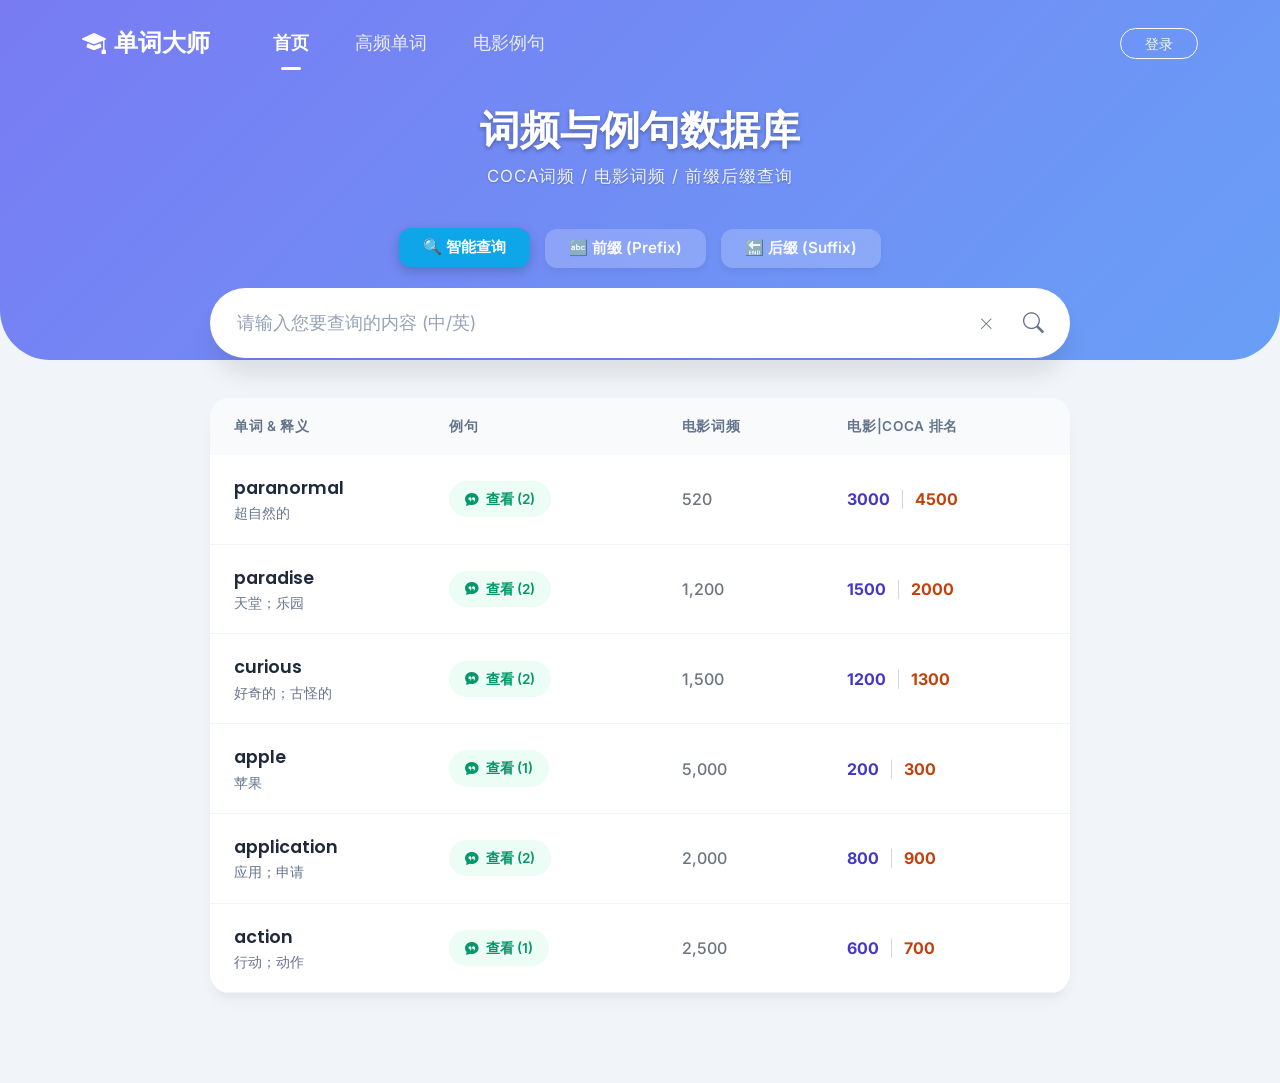
==== src/main/resources/templates/index.html @ 3856b473 "Bugfix" ====
<!DOCTYPE html>
<html lang="zh-CN">

<head>
    <meta charset="UTF-8">
    <meta name="viewport" content="width=device-width, initial-scale=1.0">
    <title>单词大师 | Word & Sentence Master</title>
    <link
        href="https://fonts.googleapis.com/css2?family=Inter:wght@400;500;600&family=Poppins:wght@600;700&display=swap"
        rel="stylesheet">
    <link href="https://cdn.jsdelivr.net/npm/bootstrap@5.3.0/dist/css/bootstrap.min.css" rel="stylesheet">
    <link rel="stylesheet" href="https://cdn.jsdelivr.net/npm/bootstrap-icons@1.10.0/font/bootstrap-icons.css">

    <style>
        :root {
            --primary-gradient: linear-gradient(135deg, #6366f1 0%, #3b82f6 100%);
            --primary-color: #4f46e5;
            --bg-body: #f1f5f9;
            --soft-shadow: 0 10px 15px -3px rgba(0, 0, 0, 0.05), 0 4px 6px -2px rgba(0, 0, 0, 0.02);
            --active-tab-bg: #0ea5e9;
        }

        body {
            font-family: 'Inter', sans-serif;
            background-color: var(--bg-body);
            color: #1e293b;
            padding-bottom: 50px;
        }

        /* 顶部背景图 */
        .header-bg {
            background: linear-gradient(135deg, rgba(99, 102, 241, 0.85) 0%, rgba(59, 130, 246, 0.75) 100%),
                url('./image/background.png');
            background-size: cover;
            background-position: center;
            background-repeat: no-repeat;
            height: 360px;
            position: absolute;
            top: 0;
            left: 0;
            right: 0;
            z-index: 0;
            border-bottom-right-radius: 50px;
            border-bottom-left-radius: 50px;
        }

        /* 导航栏样式 */
        .navbar-custom {
            position: relative;
            z-index: 100;
            padding-top: 20px;
            padding-bottom: 20px;
        }

        .nav-link-custom {
            color: rgba(255, 255, 255, 0.85) !important;
            font-weight: 500;
            font-size: 1.15rem;
            margin: 0 15px;
            position: relative;
            transition: all 0.3s;
        }

        .nav-link-custom:hover,
        .nav-link-custom.active {
            color: #ffffff !important;
            font-weight: 600;
        }

        .nav-link-custom::after {
            content: '';
            position: absolute;
            width: 0;
            height: 3px;
            bottom: -5px;
            left: 50%;
            background-color: #fff;
            transition: all 0.3s ease;
            transform: translateX(-50%);
            border-radius: 2px;
        }

        .nav-link-custom.active::after {
            width: 20px;
        }

        .nav-link-custom:hover::after {
            width: 100%;
        }

        .navbar-brand-custom {
            font-family: 'Poppins', sans-serif;
            font-weight: 700;
            font-size: 1.5rem;
            color: white !important;
        }

        /* 主容器 */
        .main-container {
            position: relative;
            z-index: 10;
            max-width: 900px;
            margin: 20px auto 40px;
            padding: 0 20px;
        }

        .page-title {
            color: white;
            font-family: 'Poppins', sans-serif;
            font-weight: 700;
            text-align: center;
            margin-bottom: 10px;
            margin-top: 20px;
            text-shadow: 0 2px 4px rgba(0, 0, 0, 0.3);
        }

        /* 副标题样式 */
        .page-subtitle {
            color: rgba(255, 255, 255, 0.9);
            text-align: center;
            font-size: 1.05rem;
            margin-bottom: 40px;
            font-weight: 400;
            letter-spacing: 1px;
            text-shadow: 0 1px 2px rgba(0, 0, 0, 0.2);
        }

        /* Tab 切换区域 */
        .search-mode-tabs {
            display: flex;
            justify-content: center;
            gap: 15px;
            margin-bottom: 20px;
        }

        .mode-tab-btn {
            background: rgba(255, 255, 255, 0.2);
            border: none;
            color: rgba(255, 255, 255, 0.95);
            padding: 8px 24px;
            border-radius: 12px;
            font-size: 0.95rem;
            font-weight: 600;
            cursor: pointer;
            transition: all 0.2s ease;
            backdrop-filter: blur(5px);
            box-shadow: 0 4px 6px rgba(0, 0, 0, 0.05);
        }

        .mode-tab-btn:hover {
            background: rgba(255, 255, 255, 0.35);
            color: white;
        }

        .mode-tab-btn.active {
            background: var(--active-tab-bg);
            color: white;
            box-shadow: 0 4px 12px rgba(0, 0, 0, 0.2);
            transform: translateY(-1px);
        }

        /* 搜索框样式 */
        .search-container {
            background: white;
            padding: 8px 10px 8px 25px;
            border-radius: 50px;
            box-shadow: 0 20px 25px -5px rgba(0, 0, 0, 0.1);
            display: flex;
            align-items: center;
            margin-bottom: 40px;
            border: 2px solid transparent;
            transition: border-color 0.2s;
        }

        .search-container:focus-within {
            border-color: #bae6fd;
        }

        .search-input {
            flex-grow: 1;
            border: none;
            padding: 12px 0;
            font-size: 1.1rem;
            outline: none;
            color: #334155;
            background: transparent;
        }

        .search-input::placeholder {
            color: #94a3b8;
            font-weight: 400;
        }

        .btn-search-icon {
            background: transparent;
            color: #64748b;
            border: none;
            width: 50px;
            height: 50px;
            border-radius: 50%;
            font-size: 1.3rem;
            cursor: pointer;
            transition: color 0.2s;
            display: flex;
            align-items: center;
            justify-content: center;
        }

        .btn-search-icon:hover {
            color: var(--primary-color);
        }

        /* 表格样式 */
        .card-table {
            background: white;
            border-radius: 20px;
            border: none;
            box-shadow: var(--soft-shadow);
            overflow: hidden;
        }

        .table thead th {
            background: #f8fafc;
            color: #64748b;
            font-weight: 600;
            font-size: 0.85rem;
            text-transform: uppercase;
            letter-spacing: 0.05em;
            padding: 18px 24px;
            border: none;
        }

        .table tbody td {
            padding: 20px 24px;
            vertical-align: middle;
            border-bottom: 1px solid #f1f5f9;
        }

        .word-text {
            font-family: 'Poppins', sans-serif;
            font-weight: 600;
            font-size: 1.1rem;
            color: #1e293b;
        }

        .translation-text {
            display: block;
            font-size: 0.85rem;
            color: #64748b;
            font-weight: 400;
            margin-top: 2px;
        }

        .btn-sentence {
            background-color: #ecfdf5;
            color: #059669;
            border: none;
            padding: 8px 16px;
            border-radius: 50px;
            font-size: 0.85rem;
            font-weight: 600;
            transition: all 0.2s;
        }

        .btn-sentence:hover {
            background-color: #d1fae5;
            color: #047857;
            transform: translateY(-1px);
        }

        /* --- 修改点：新增文本排名样式 --- */
        .rank-text-movie {
            color: #4338ca;
            font-weight: 700;
        }

        .rank-text-coca {
            color: #c2410c;
            font-weight: 700;
        }

        .rank-divider {
            color: #cbd5e1;
            margin: 0 6px;
            font-weight: 300;
        }

        /* 弹窗样式 */
        .modal-content {
            border-radius: 20px;
            border: none;
            box-shadow: 0 25px 50px -12px rgba(0, 0, 0, 0.25);
        }

        .modal-header {
            border-bottom: 1px solid #f1f5f9;
            padding: 20px 30px;
        }

        .modal-body {
            padding: 0;
        }

        .sentence-item {
            padding: 20px 30px;
            border-bottom: 1px solid #f1f5f9;
        }

        .sentence-item:last-child {
            border-bottom: none;
        }

        .en-sentence {
            font-weight: 500;
            color: #1e293b;
            margin-bottom: 6px;
            display: block;
        }

        .cn-sentence {
            color: #64748b;
            font-size: 0.95rem;
        }
    </style>
</head>

<body>

    <div class="header-bg"></div>

    <nav class="navbar navbar-expand-lg navbar-dark navbar-custom">
        <div class="container">
            <a class="navbar-brand navbar-brand-custom" href="#">
                <i class="bi bi-mortarboard-fill me-2"></i>单词大师
            </a>
            <button class="navbar-toggler" type="button" data-bs-toggle="collapse" data-bs-target="#navbarNav">
                <span class="navbar-toggler-icon"></span>
            </button>
            <div class="collapse navbar-collapse ms-lg-4" id="navbarNav">
                <ul class="navbar-nav me-auto mb-2 mb-lg-0">
                    <li class="nav-item"><a class="nav-link nav-link-custom active" href="/"
                            onclick="setActive(this)">首页</a></li>
                    <li class="nav-item"><a class="nav-link nav-link-custom" href="/frequency"
                            onclick="setActive(this)">高频单词</a></li>
                    <li class="nav-item"><a class="nav-link nav-link-custom" href="/dialogue"
                            onclick="setActive(this)">电影例句</a>
                    </li>
                </ul>
            </div>
            <div class="d-none d-lg-block">
                <button class="btn btn-outline-light rounded-pill px-4 btn-sm">登录</button>
            </div>
        </div>
    </nav>

    <div class="main-container">
        <h1 class="page-title">词频与例句数据库</h1>
        <p class="page-subtitle">COCA词频 / 电影词频 / 前缀后缀查询</p>

        <div class="search-mode-tabs">
            <button class="mode-tab-btn active" onclick="switchMode('general', this)">🔍 智能查询</button>
            <button class="mode-tab-btn" onclick="switchMode('prefix', this)">🔤 前缀 (Prefix)</button>
            <button class="mode-tab-btn" onclick="switchMode('suffix', this)">🔚 后缀 (Suffix)</button>
        </div>

        <div class="search-container">
            <input type="text" class="search-input" id="searchInput" placeholder="请输入您要查询的内容 (中/英)"
                onkeypress="handleEnter(event)">
            <button class="btn btn-sm text-secondary rounded-circle me-2" onclick="resetData()" title="清空"
                style="width: 30px; height: 30px;">
                <i class="bi bi-x-lg"></i>
            </button>
            <button class="btn-search-icon" onclick="performSearch()">
                <i class="bi bi-search"></i>
            </button>
        </div>

        <div class="card card-table">
            <div class="table-responsive">
                <table class="table table-hover mb-0">
                    <thead>
                        <tr>
                            <th scope="col" style="width: 25%;">单词 & 释义</th>
                            <th scope="col">例句</th>
                            <th scope="col">电影词频</th>
                            <th scope="col">电影|COCA 排名</th>
                        </tr>
                    </thead>
                    <tbody id="resultsBody"></tbody>
                </table>
            </div>

            <div id="noResults" class="text-center py-5 text-muted" style="display: none;">
                <i class="bi bi-inbox fs-1 d-block mb-2 opacity-25"></i>
                未找到相关单词
            </div>
        </div>
    </div>

    <div class="modal fade" id="sentenceModal" tabindex="-1" aria-hidden="true">
        <div class="modal-dialog modal-dialog-centered modal-lg">
            <div class="modal-content">
                <div class="modal-header">
                    <div>
                        <h4 class="modal-title fw-bold brand-font text-primary" id="modalWord">Word</h4>
                        <span class="text-secondary" id="modalTrans">Translation</span>
                    </div>
                    <button type="button" class="btn-close" data-bs-dismiss="modal" aria-label="Close"></button>
                </div>
                <div class="modal-body" id="modalSentences"></div>
                <div class="modal-footer bg-light border-0 py-2">
                    <button type="button" class="btn btn-sm btn-secondary" data-bs-dismiss="modal">关闭</button>
                </div>
            </div>
        </div>
    </div>

    <script>
        function setActive(element) {
            document.querySelectorAll('.nav-link-custom').forEach(link => {
                link.classList.remove('active');
            });
            element.classList.add('active');
        }

        const wordDatabase = [
            { word: "paranormal", translation: "超自然的", freq: 520, movie_rank: 3000, coca_rank: 4500, sentences: [{ en: "Do you believe in paranormal activity?", cn: "你相信超自然现象吗？" }, { en: "He investigates paranormal events.", cn: "他负责调查超自然事件。" }] },
            { word: "paradise", translation: "天堂；乐园", freq: 1200, movie_rank: 1500, coca_rank: 2000, sentences: [{ en: "This island is truly a paradise on earth.", cn: "这个岛简直是人间天堂。" }, { en: "They spent their honeymoon in a tropical paradise.", cn: "他们在热带天堂度过了蜜月。" }] },
            { word: "curious", translation: "好奇的；古怪的", freq: 1500, movie_rank: 1200, coca_rank: 1300, sentences: [{ en: "I was curious to know what would happen next.", cn: "我很好奇接下来会发生什么。" }, { en: "It was a curious coincidence.", cn: "这是一个奇怪的巧合。" }] },
            { word: "apple", translation: "苹果", freq: 5000, movie_rank: 200, coca_rank: 300, sentences: [{ en: "An apple a day keeps the doctor away.", cn: "一天一苹果，医生远离我。" }] },
            { word: "application", translation: "应用；申请", freq: 2000, movie_rank: 800, coca_rank: 900, sentences: [{ en: "Have you sent in your job application?", cn: "你递交求职申请了吗？" }, { en: "This application runs on both iOS and Android.", cn: "这个应用程序在 iOS 和 Android 上都能运行。" }] },
            { word: "action", translation: "行动；动作", freq: 2500, movie_rank: 600, coca_rank: 700, sentences: [{ en: "Actions speak louder than words.", cn: "事实胜于雄辩。" }] }
        ];

        let currentSearchType = 'general';

        window.onload = function () {
            renderTable(wordDatabase);
        };

        function handleEnter(e) { if (e.key === 'Enter') performSearch(); }

        function resetData() {
            document.getElementById('searchInput').value = '';
            performSearch();
        }

        function switchMode(type, btnElement) {
            currentSearchType = type;
            document.querySelectorAll('.mode-tab-btn').forEach(btn => btn.classList.remove('active'));
            btnElement.classList.add('active');

            const input = document.getElementById('searchInput');
            if (type === 'general') input.placeholder = "请输入您要查询的内容 (中/英)";
            else if (type === 'prefix') input.placeholder = "请输入单词前缀 (例如: 'para')";
            else if (type === 'suffix') input.placeholder = "请输入单词后缀 (例如: 'tion')";
            input.focus();
        }

        function performSearch() {
            const query = document.getElementById('searchInput').value.trim().toLowerCase();
            let filteredData = [];
            if (!query) filteredData = [...wordDatabase];
            else {
                filteredData = wordDatabase.filter(item => {
                    const w = item.word.toLowerCase();
                    const t = item.translation.toLowerCase();
                    if (currentSearchType === 'prefix') return w.startsWith(query);
                    else if (currentSearchType === 'suffix') return w.endsWith(query);
                    else return w.includes(query) || t.includes(query);
                });
            }
            filteredData.sort((a, b) => a.movie_rank - b.movie_rank);
            renderTable(filteredData);
        }

        function renderTable(data) {
            const tbody = document.getElementById('resultsBody');
            const noResults = document.getElementById('noResults');
            const tableEl = document.querySelector('.table');

            tbody.innerHTML = '';

            if (data.length === 0) {
                noResults.style.display = 'block';
                tableEl.style.display = 'none';
            } else {
                noResults.style.display = 'none';
                tableEl.style.display = 'table';
            }

            data.forEach(item => {
                /* 修改点：更新了排名的HTML结构，使用纯文本 + 颜色区分 */
                const row = `
                <tr>
                    <td><div class="word-text">${item.word}</div><span class="translation-text">${item.translation}</span></td>
                    <td><button class="btn-sentence" onclick="openSentenceModal('${item.word}')"><i class="bi bi-chat-quote-fill me-1"></i> 查看 (${item.sentences.length})</button></td>
                    <td class="fw-medium text-secondary">${item.freq.toLocaleString()}</td>
                    <td>
                        <span class="rank-text-movie">${item.movie_rank}</span>
                        <span class="rank-divider">|</span>
                        <span class="rank-text-coca">${item.coca_rank}</span>
                    </td>
                </tr>
            `;
                tbody.innerHTML += row;
            });
        }

        function openSentenceModal(wordText) {
            const item = wordDatabase.find(w => w.word === wordText);
            if (!item) return;
            document.getElementById('modalWord').textContent = item.word;
            document.getElementById('modalTrans').textContent = item.translation;
            const sentencesContainer = document.getElementById('modalSentences');
            sentencesContainer.innerHTML = '';
            if (item.sentences && item.sentences.length > 0) {
                item.sentences.forEach(sent => {
                    const div = document.createElement('div');
                    div.className = 'sentence-item';
                    div.innerHTML = `<span class="en-sentence">${sent.en}</span><span class="cn-sentence">${sent.cn}</span>`;
                    sentencesContainer.appendChild(div);
                });
            } else sentencesContainer.innerHTML = '<div class="p-4 text-center text-muted">暂无例句数据</div>';
            const myModal = new bootstrap.Modal(document.getElementById('sentenceModal'));
            myModal.show();
        }
    </script>
    <script src="https://cdn.jsdelivr.net/npm/bootstrap@5.3.0/dist/js/bootstrap.bundle.min.js"></script>
</body>

</html>
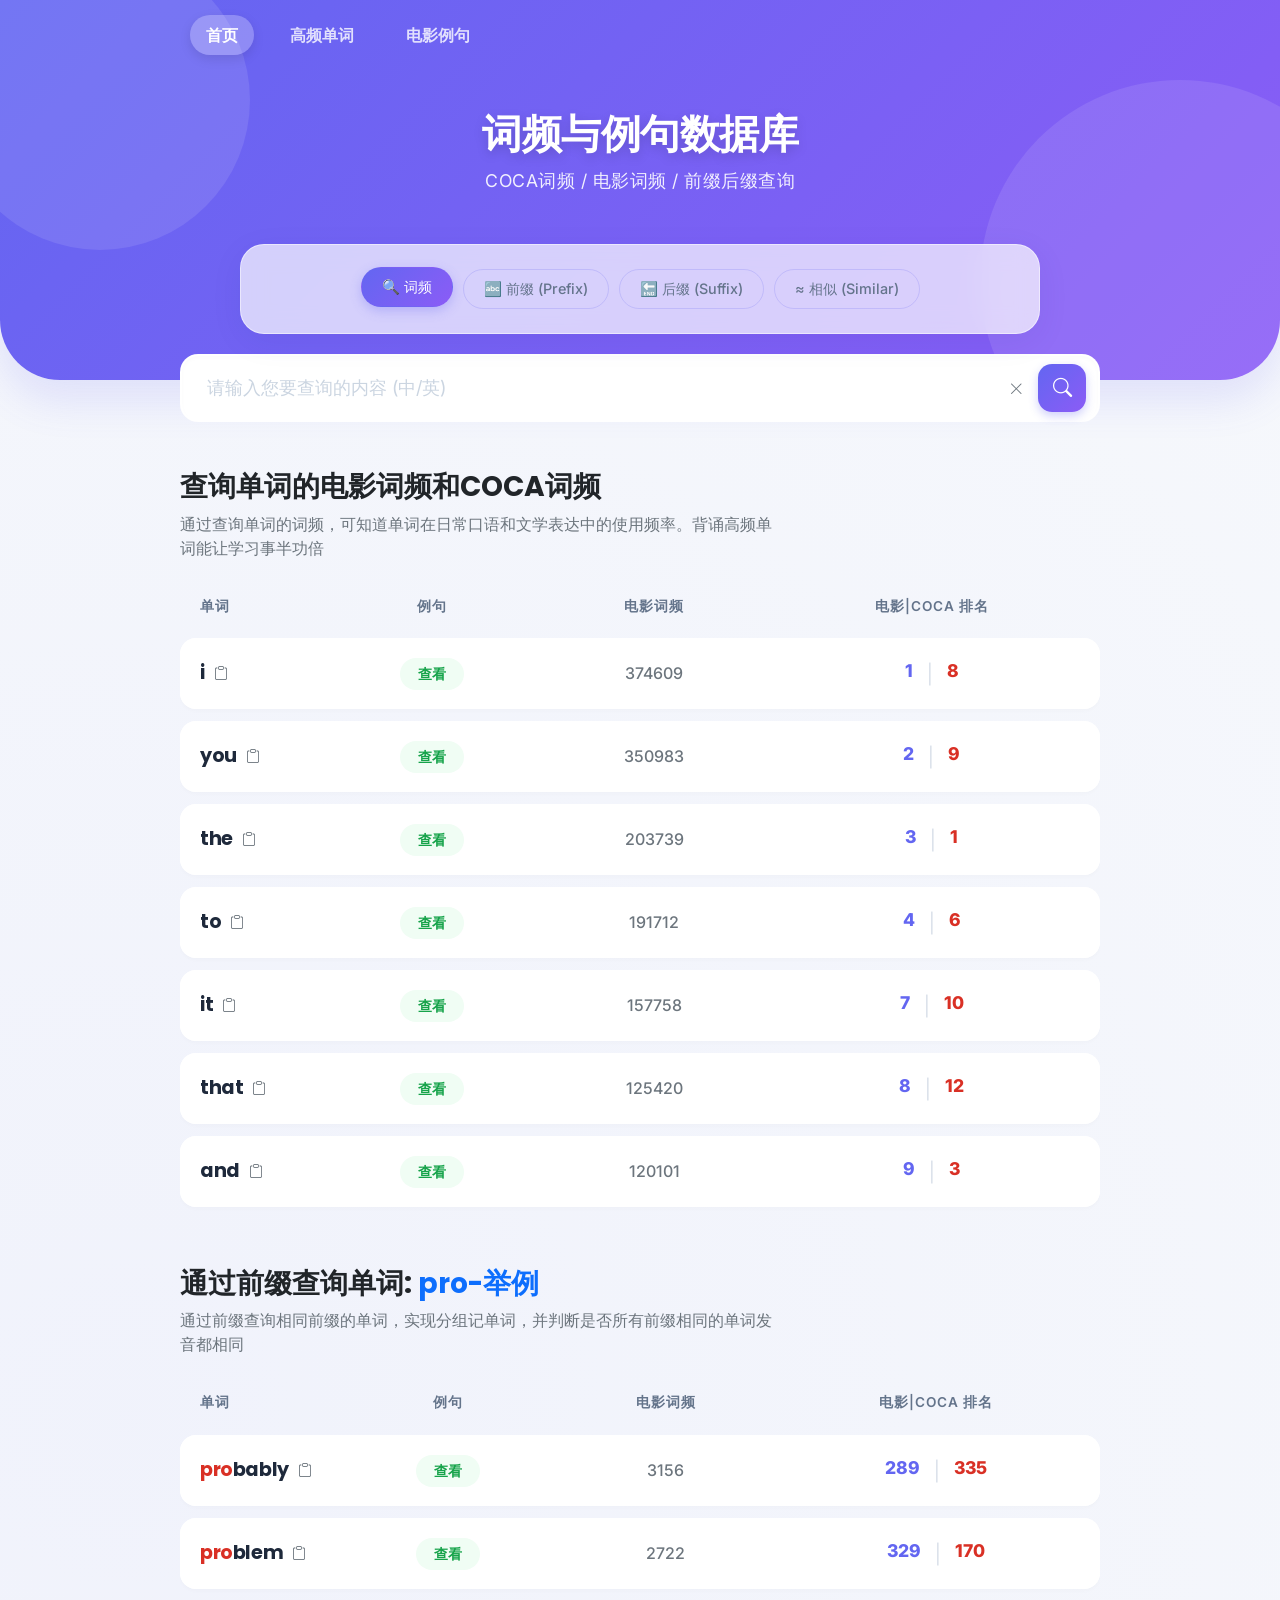
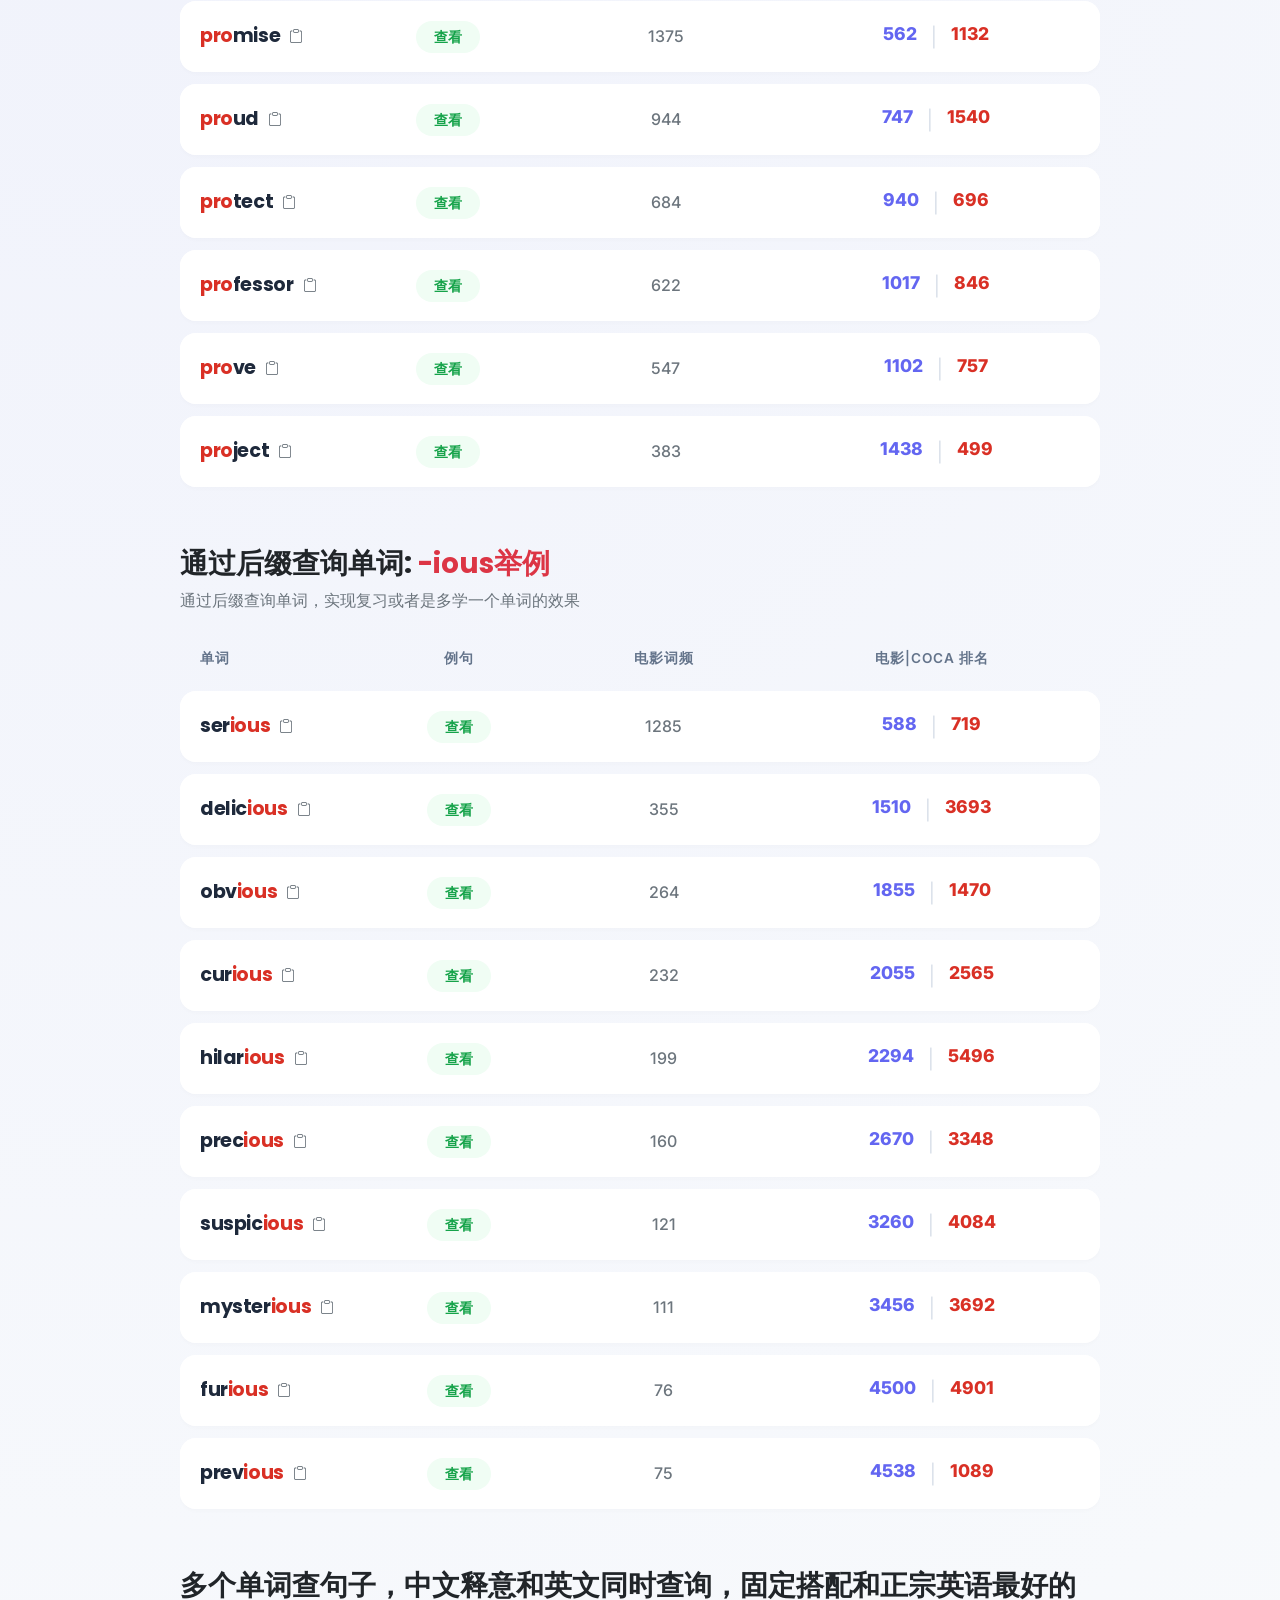
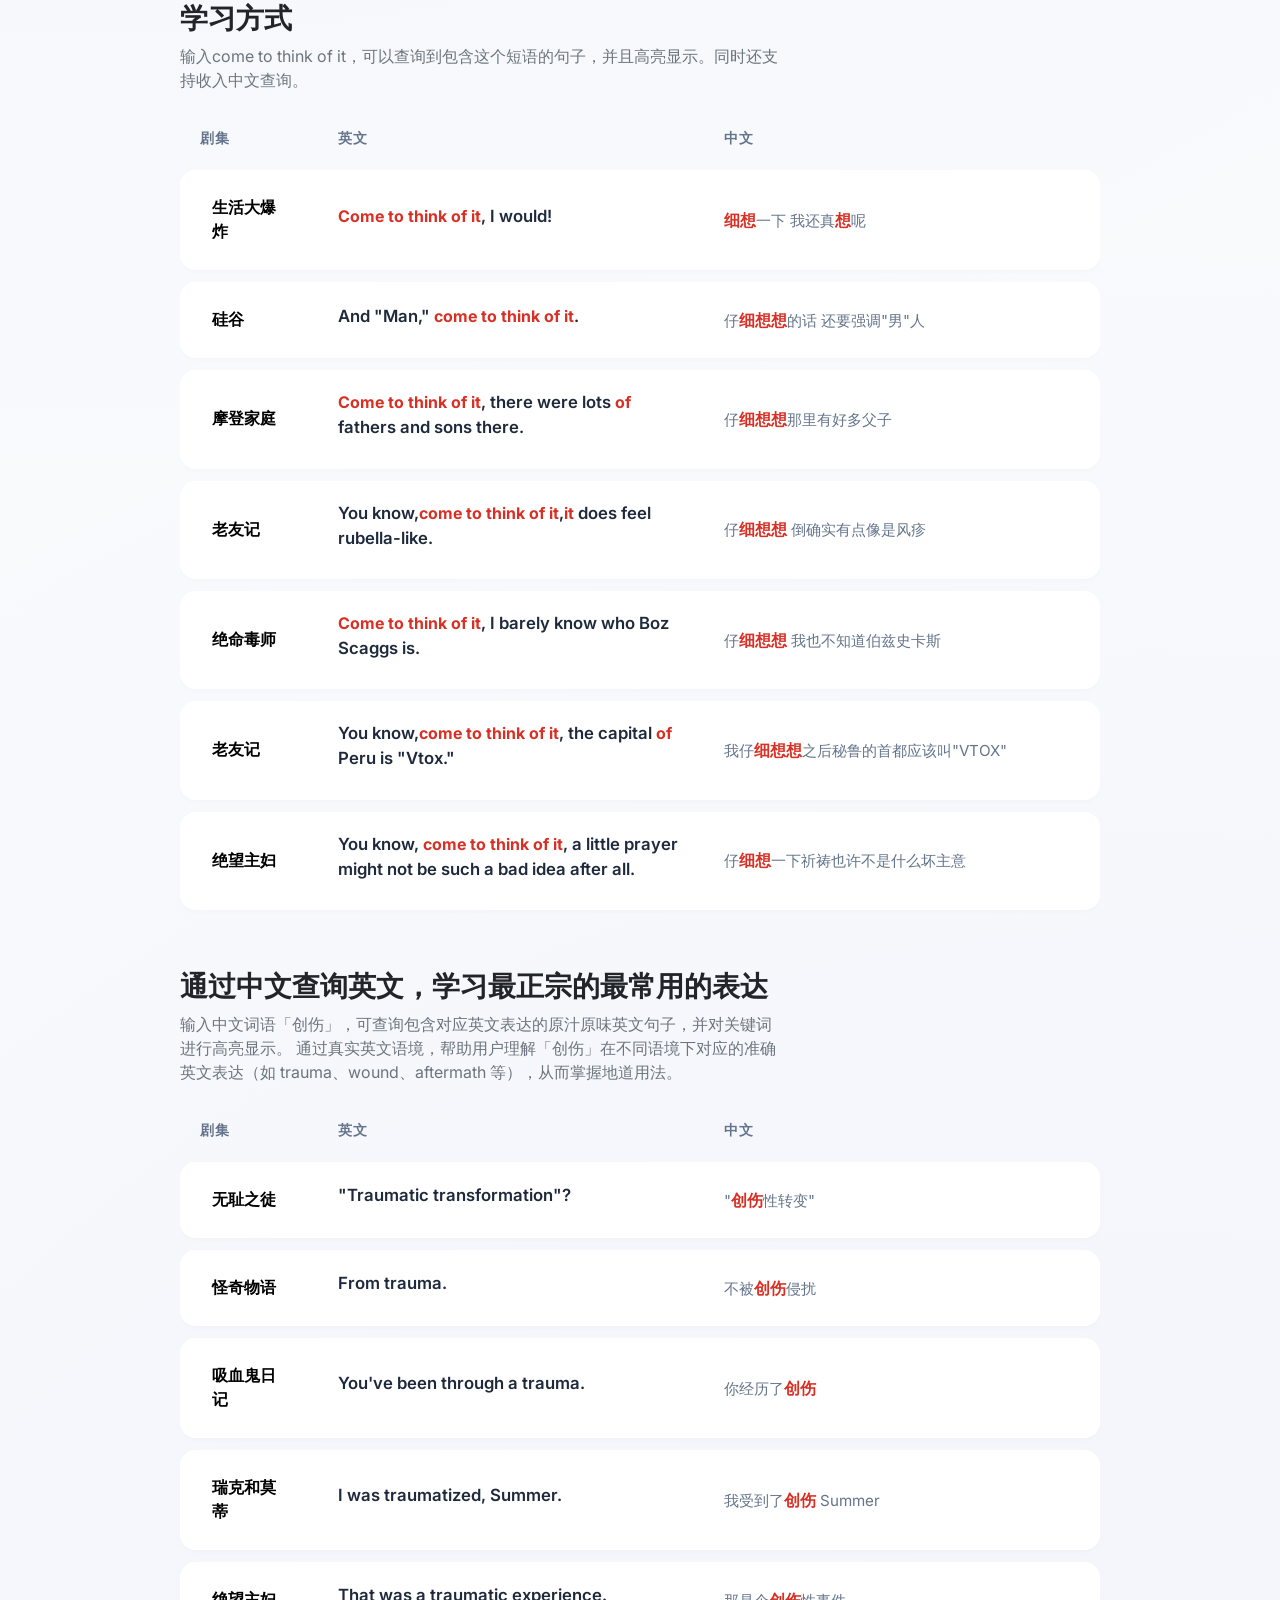
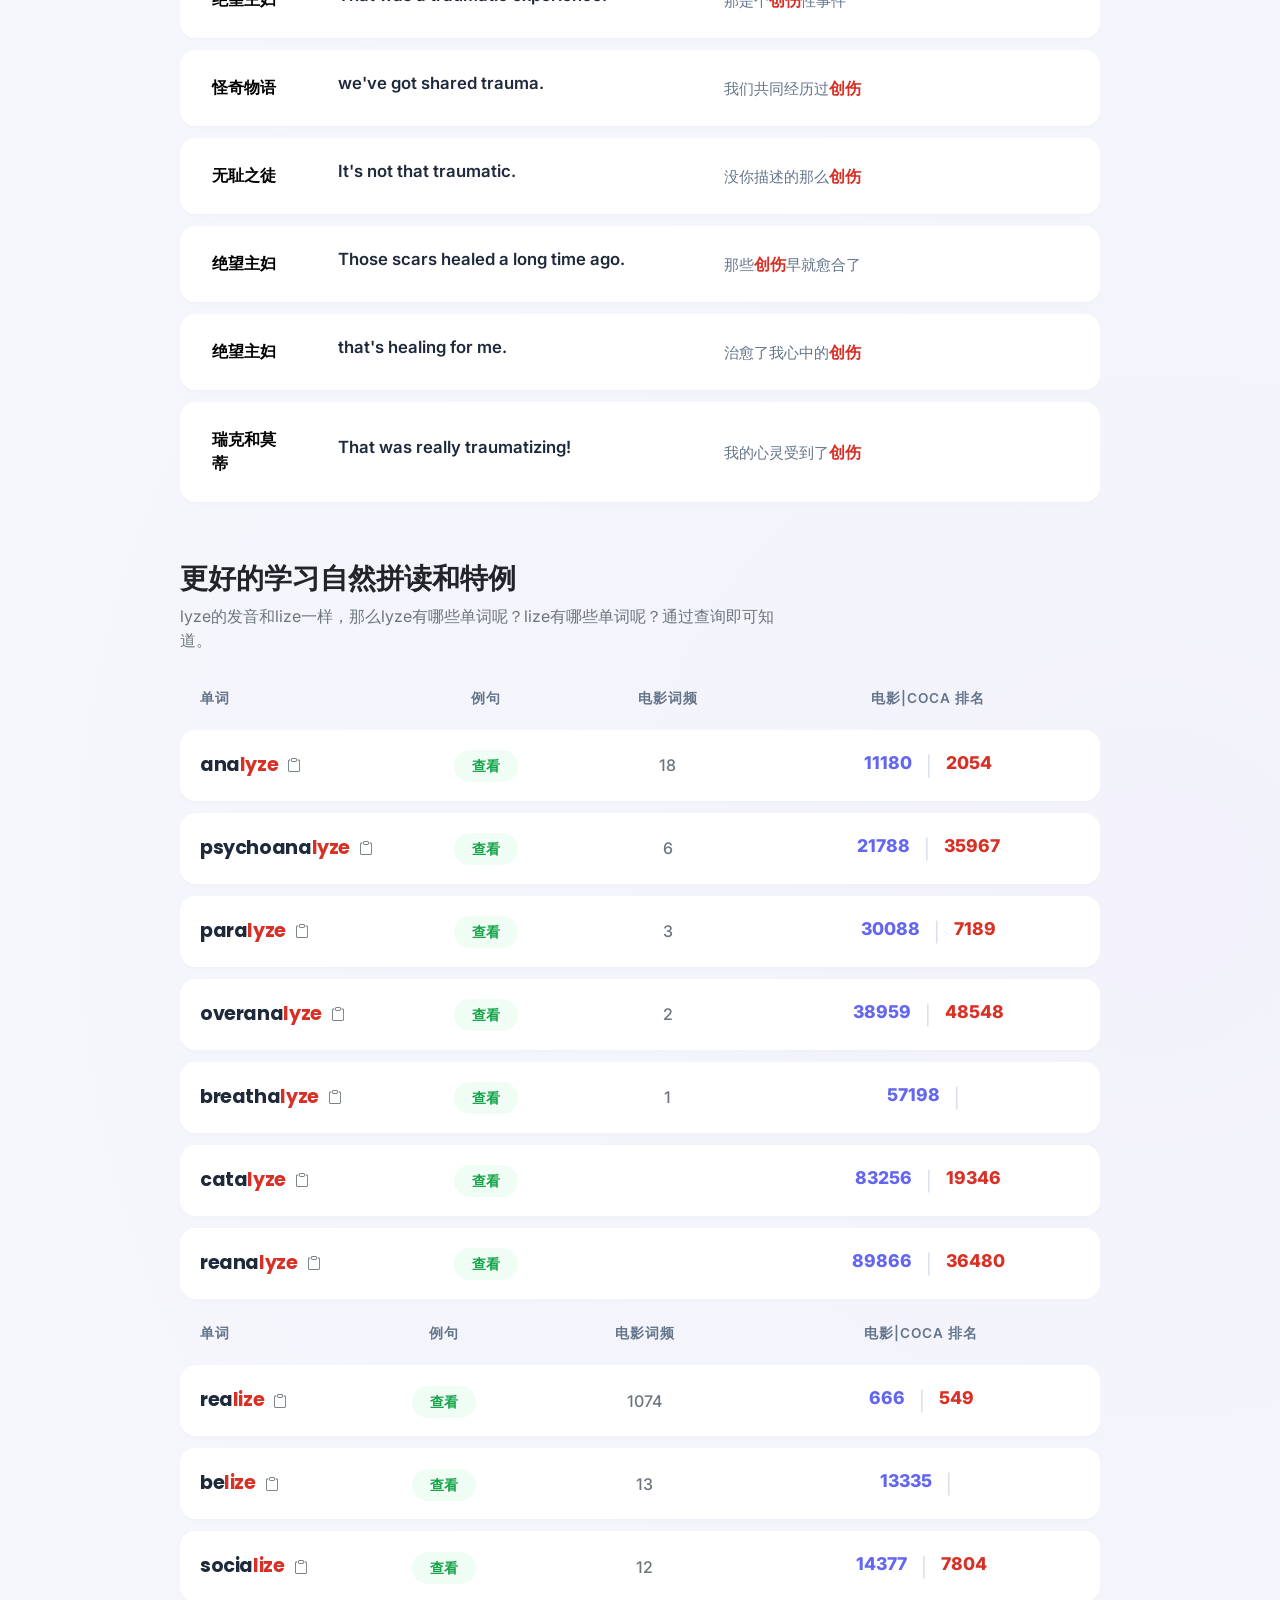
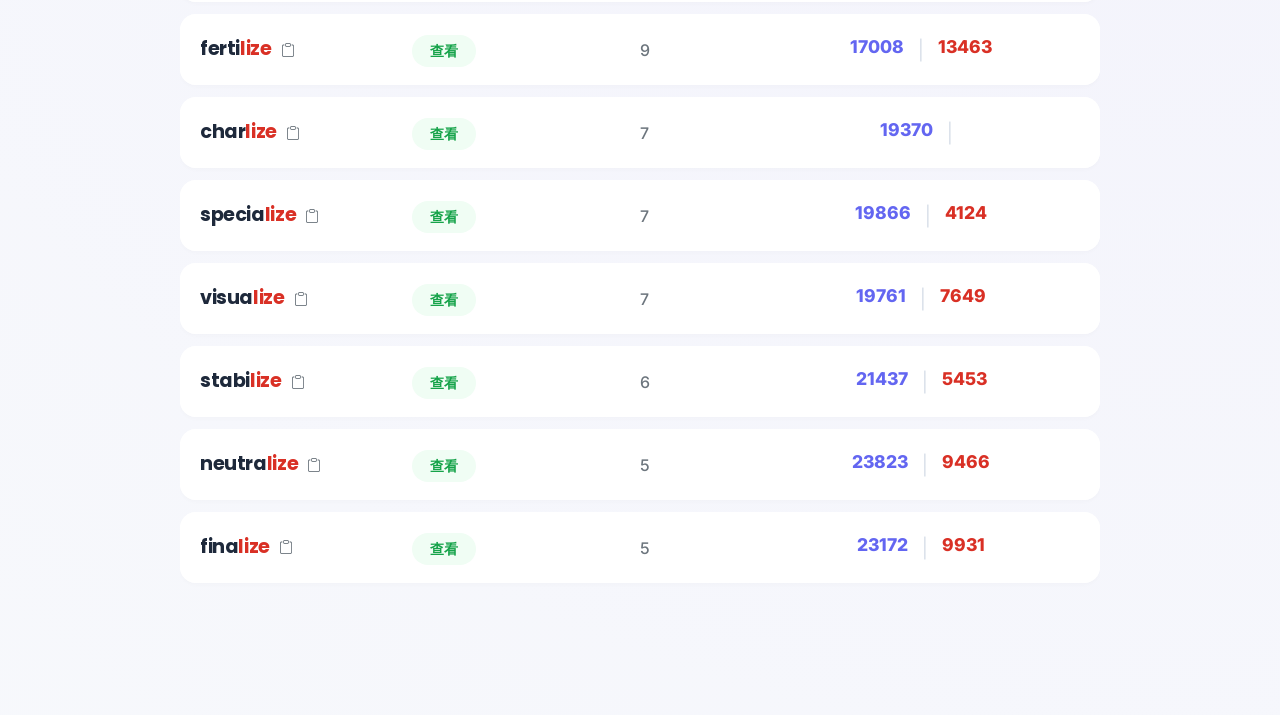
==== commit b0fa03e0: "basiclly finished" ====
--- a/src/main/resources/templates/index.html
+++ b/src/main/resources/templates/index.html
@@ -4,7 +4,14 @@
 <head>
     <meta charset="UTF-8">
     <meta name="viewport" content="width=device-width, initial-scale=1.0">
-    <title>单词大师 | Word & Sentence Master</title>
+    <title>Word & Sentence Master</title>
+
+    <link rel="apple-touch-icon" sizes="180x180" href="/image/apple-touch-icon.png">
+    <link rel="icon" type="image/png" sizes="32x32" href="/image/favicon-32x32.png">
+    <link rel="icon" type="image/png" sizes="16x16" href="/image/favicon-16x16.png">
+    <link rel="manifest" href="/image/site.webmanifest">
+
+
     <link
         href="https://fonts.googleapis.com/css2?family=Inter:wght@400;500;600&family=Poppins:wght@600;700&display=swap"
         rel="stylesheet">
@@ -13,313 +20,433 @@
 
     <style>
         :root {
-            --primary-gradient: linear-gradient(135deg, #6366f1 0%, #3b82f6 100%);
-            --primary-color: #4f46e5;
-            --bg-body: #f1f5f9;
-            --soft-shadow: 0 10px 15px -3px rgba(0, 0, 0, 0.05), 0 4px 6px -2px rgba(0, 0, 0, 0.02);
-            --active-tab-bg: #0ea5e9;
+            /* Palette: Indigo/Violet/Blue modern gradient theme */
+            --primary-gradient: linear-gradient(135deg, #6366f1 0%, #8b5cf6 100%);
+            --primary-color: #6366f1;
+            --secondary-color: #8b5cf6;
+            --accent-pink: #d93025;
+            --bg-body: #f8fafc;
+            --text-main: #1e293b;
+            --text-secondary: #64748b;
+
+            /* Glassmorphism Variables */
+            --glass-bg: rgba(255, 255, 255, 0.7);
+            --glass-border: 1px solid rgba(255, 255, 255, 0.5);
+            --glass-shadow: 0 8px 32px 0 rgba(31, 38, 135, 0.07);
+            --glass-blur: blur(12px);
+
+            /* Shadows for depth */
+            --shadow-sm: 0 2px 4px rgba(0, 0, 0, 0.02);
+            --shadow-md: 0 4px 6px -1px rgba(0, 0, 0, 0.05), 0 2px 4px -1px rgba(0, 0, 0, 0.03);
+            --shadow-lg: 0 10px 15px -3px rgba(0, 0, 0, 0.05), 0 4px 6px -2px rgba(0, 0, 0, 0.02);
+            --shadow-floating: 0 20px 25px -5px rgba(0, 0, 0, 0.05), 0 10px 10px -5px rgba(0, 0, 0, 0.01);
         }
 
         body {
-            font-family: 'Inter', sans-serif;
+            font-family: 'Inter', system-ui, -apple-system, sans-serif;
             background-color: var(--bg-body);
-            color: #1e293b;
-            padding-bottom: 50px;
-        }
-
-        /* 顶部背景图 */
+            background-image:
+                radial-gradient(circle at 10% 20%, rgba(99, 102, 241, 0.05) 0%, transparent 40%),
+                radial-gradient(circle at 90% 80%, rgba(139, 92, 246, 0.05) 0%, transparent 40%);
+            color: var(--text-main);
+            padding-bottom: 80px;
+            min-height: 100vh;
+        }
+
+        /* 顶部背景图 - Modern Curved Header */
         .header-bg {
-            background: linear-gradient(135deg, rgba(99, 102, 241, 0.85) 0%, rgba(59, 130, 246, 0.75) 100%),
-                url('./image/background.png');
-            background-size: cover;
-            background-position: center;
-            background-repeat: no-repeat;
-            height: 360px;
+            background: var(--primary-gradient);
+            height: 380px;
             position: absolute;
             top: 0;
             left: 0;
             right: 0;
             z-index: 0;
-            border-bottom-right-radius: 50px;
-            border-bottom-left-radius: 50px;
-        }
-
-        /* 导航栏样式 */
-        .navbar-custom {
-            position: relative;
-            z-index: 100;
-            padding-top: 20px;
-            padding-bottom: 20px;
-        }
-
-        .nav-link-custom {
-            color: rgba(255, 255, 255, 0.85) !important;
-            font-weight: 500;
-            font-size: 1.15rem;
-            margin: 0 15px;
-            position: relative;
-            transition: all 0.3s;
-        }
-
-        .nav-link-custom:hover,
-        .nav-link-custom.active {
-            color: #ffffff !important;
-            font-weight: 600;
-        }
-
-        .nav-link-custom::after {
+            border-bottom-right-radius: 60px;
+            border-bottom-left-radius: 60px;
+            overflow: hidden;
+            box-shadow: 0 20px 40px rgba(99, 102, 241, 0.15);
+        }
+
+        /* Decorative circles in header */
+        .header-bg::before,
+        .header-bg::after {
             content: '';
             position: absolute;
-            width: 0;
-            height: 3px;
-            bottom: -5px;
-            left: 50%;
-            background-color: #fff;
+            border-radius: 50%;
+            background: rgba(255, 255, 255, 0.1);
+        }
+
+        .header-bg::before {
+            width: 300px;
+            height: 300px;
+            top: -50px;
+            left: -50px;
+        }
+
+        .header-bg::after {
+            width: 400px;
+            height: 400px;
+            bottom: -100px;
+            right: -100px;
+        }
+
+        /* 导航栏样式 */
+        .navbar-sticky {
+            position: sticky;
+            top: 0;
+            z-index: 1000;
+            padding: 15px 0;
             transition: all 0.3s ease;
-            transform: translateX(-50%);
-            border-radius: 2px;
-        }
-
-        .nav-link-custom.active::after {
-            width: 20px;
-        }
-
-        .nav-link-custom:hover::after {
-            width: 100%;
-        }
-
-        .navbar-brand-custom {
-            font-family: 'Poppins', sans-serif;
+        }
+
+        .navbar-custom {
+            background: rgba(255, 255, 255, 0.85);
+            backdrop-filter: blur(10px);
+            box-shadow: 0 4px 6px -1px rgba(0, 0, 0, 0.05);
+            padding: 10px 0;
+        }
+
+        .nav-link-custom {
+            color: rgba(255, 255, 255, 0.8) !important;
             font-weight: 700;
-            font-size: 1.5rem;
-            color: white !important;
+            font-size: 1rem;
+            margin: 0 10px;
+            padding: 8px 16px !important;
+            border-radius: 50px;
+            transition: all 0.3s ease;
+        }
+
+        .navbar-custom .nav-link-custom {
+            color: var(--text-main) !important;
+        }
+
+        .nav-link-custom:hover {
+            color: #fff !important;
+            background: rgba(255, 255, 255, 0.2);
+        }
+
+        .navbar-custom .nav-link-custom:hover {
+            color: var(--primary-color) !important;
+            background: rgba(99, 102, 241, 0.1);
+        }
+
+        .nav-link-custom.active {
+            background: rgba(255, 255, 255, 0.25);
+            color: #fff !important;
+            font-weight: 600;
+            box-shadow: 0 4px 12px rgba(0, 0, 0, 0.1);
+        }
+
+        .navbar-custom .nav-link-custom.active {
+            background: var(--primary-gradient);
+            color: #fff !important;
+            box-shadow: 0 4px 12px rgba(99, 102, 241, 0.3);
+        }
+
+        .nav-link-custom::after {
+            display: none;
+            /* Remove underline style */
         }
 
         /* 主容器 */
         .main-container {
             position: relative;
             z-index: 10;
-            max-width: 900px;
-            margin: 20px auto 40px;
+            max-width: 960px;
+            margin: 40px auto;
             padding: 0 20px;
         }
 
         .page-title {
-            color: white;
+            color: #fff;
             font-family: 'Poppins', sans-serif;
             font-weight: 700;
+            font-size: 2.5rem;
             text-align: center;
             margin-bottom: 10px;
-            margin-top: 20px;
-            text-shadow: 0 2px 4px rgba(0, 0, 0, 0.3);
-        }
-
-        /* 副标题样式 */
+            margin-top: 30px;
+            text-shadow: 0 4px 12px rgba(0, 0, 0, 0.15);
+            letter-spacing: -0.5px;
+        }
+
         .page-subtitle {
             color: rgba(255, 255, 255, 0.9);
             text-align: center;
-            font-size: 1.05rem;
-            margin-bottom: 40px;
+            font-size: 1.1rem;
+            margin-bottom: 50px;
             font-weight: 400;
-            letter-spacing: 1px;
-            text-shadow: 0 1px 2px rgba(0, 0, 0, 0.2);
-        }
-
-        /* Tab 切换区域 */
+            letter-spacing: 0.5px;
+        }
+
+        /* 搜索区域 Glassmorphism */
+        .search-wrapper {
+            background: var(--glass-bg);
+            backdrop-filter: var(--glass-blur);
+            /* Standard syntax */
+            -webkit-backdrop-filter: var(--glass-blur);
+            /* Safari support */
+            padding: 24px;
+            border-radius: 24px;
+            border: var(--glass-border);
+            box-shadow: var(--glass-shadow);
+            margin-bottom: 20px;
+            display: inline-block;
+            width: 100%;
+            max-width: 800px;
+        }
+
+        /* Tabs */
         .search-mode-tabs {
             display: flex;
             justify-content: center;
-            gap: 15px;
+            gap: 10px;
             margin-bottom: 20px;
+            flex-wrap: wrap;
         }
 
         .mode-tab-btn {
-            background: rgba(255, 255, 255, 0.2);
-            border: none;
-            color: rgba(255, 255, 255, 0.95);
-            padding: 8px 24px;
-            border-radius: 12px;
-            font-size: 0.95rem;
-            font-weight: 600;
+            background: transparent;
+            border: 1px solid rgba(99, 102, 241, 0.2);
+            color: var(--text-secondary);
+            padding: 8px 20px;
+            border-radius: 50px;
+            font-size: 0.9rem;
+            font-weight: 500;
             cursor: pointer;
-            transition: all 0.2s ease;
-            backdrop-filter: blur(5px);
-            box-shadow: 0 4px 6px rgba(0, 0, 0, 0.05);
+            transition: all 0.3s cubic-bezier(0.4, 0, 0.2, 1);
         }
 
         .mode-tab-btn:hover {
-            background: rgba(255, 255, 255, 0.35);
-            color: white;
+            background: rgba(99, 102, 241, 0.05);
+            color: var(--primary-color);
+            border-color: var(--primary-color);
+            transform: translateY(-2px);
         }
 
         .mode-tab-btn.active {
-            background: var(--active-tab-bg);
-            color: white;
-            box-shadow: 0 4px 12px rgba(0, 0, 0, 0.2);
-            transform: translateY(-1px);
-        }
-
-        /* 搜索框样式 */
+            background: var(--primary-gradient);
+            color: #fff;
+            border-color: transparent;
+            box-shadow: 0 4px 12px rgba(99, 102, 241, 0.3);
+            transform: translateY(-2px);
+        }
+
+        /* Search Input */
         .search-container {
-            background: white;
-            padding: 8px 10px 8px 25px;
-            border-radius: 50px;
-            box-shadow: 0 20px 25px -5px rgba(0, 0, 0, 0.1);
+            background: #fff;
+            padding: 8px 12px 8px 25px;
+            border-radius: 18px;
+            box-shadow: inset 0 2px 4px rgba(0, 0, 0, 0.02);
             display: flex;
             align-items: center;
-            margin-bottom: 40px;
             border: 2px solid transparent;
-            transition: border-color 0.2s;
+            /* Prepare for gradient border trick or solid color */
+            transition: all 0.3s ease;
         }
 
         .search-container:focus-within {
-            border-color: #bae6fd;
+            box-shadow: 0 0 0 4px rgba(99, 102, 241, 0.15);
+            border-color: var(--primary-color);
         }
 
         .search-input {
             flex-grow: 1;
             border: none;
-            padding: 12px 0;
-            font-size: 1.1rem;
+            padding: 10px 0;
+            font-size: 1.15rem;
             outline: none;
-            color: #334155;
+            color: var(--text-main);
             background: transparent;
+            font-weight: 500;
         }
 
         .search-input::placeholder {
-            color: #94a3b8;
+            color: #cbd5e1;
             font-weight: 400;
         }
 
         .btn-search-icon {
-            background: transparent;
-            color: #64748b;
+            background: var(--primary-gradient);
+            color: #fff;
             border: none;
-            width: 50px;
-            height: 50px;
-            border-radius: 50%;
-            font-size: 1.3rem;
+            width: 48px;
+            height: 48px;
+            border-radius: 14px;
+            font-size: 1.2rem;
             cursor: pointer;
-            transition: color 0.2s;
+            transition: all 0.3s ease;
             display: flex;
             align-items: center;
             justify-content: center;
+            box-shadow: 0 4px 10px rgba(99, 102, 241, 0.3);
         }
 
         .btn-search-icon:hover {
-            color: var(--primary-color);
-        }
-
-        /* 表格样式 */
+            transform: scale(1.05) rotate(5deg);
+            box-shadow: 0 6px 15px rgba(99, 102, 241, 0.4);
+            color: #fff;
+        }
+
+        /* Floating Table Design */
         .card-table {
-            background: white;
-            border-radius: 20px;
+            background: transparent;
+            border-radius: 0;
             border: none;
-            box-shadow: var(--soft-shadow);
-            overflow: hidden;
+            box-shadow: none;
+            overflow: visible;
+        }
+
+        .table-responsive::-webkit-scrollbar {
+            display: none;
+        }
+
+        .table-responsive {
+            -ms-overflow-style: none;
+            scrollbar-width: none;
+        }
+
+        .table {
+            border-collapse: separate;
+            border-spacing: 0 12px;
+            /* Gap between rows */
         }
 
         .table thead th {
-            background: #f8fafc;
-            color: #64748b;
+            background: transparent;
+            color: var(--text-secondary);
             font-weight: 600;
             font-size: 0.85rem;
             text-transform: uppercase;
-            letter-spacing: 0.05em;
-            padding: 18px 24px;
+            letter-spacing: 1px;
+            padding: 0 20px 10px 20px;
             border: none;
         }
 
+        .table tbody tr {
+            background: #fff;
+            box-shadow: var(--shadow-sm);
+            border-radius: 16px;
+            transition: all 0.2s ease;
+        }
+
+        .table tbody tr:hover {
+            box-shadow: var(--shadow-floating);
+            z-index: 10;
+            position: relative;
+        }
+
         .table tbody td {
-            padding: 20px 24px;
+            padding: 20px;
             vertical-align: middle;
-            border-bottom: 1px solid #f1f5f9;
+            border: none;
+            background: #fff;
+        }
+
+        .table tbody td:first-child {
+            border-top-left-radius: 16px;
+            border-bottom-left-radius: 16px;
+        }
+
+        .table tbody td:last-child {
+            border-top-right-radius: 16px;
+            border-bottom-right-radius: 16px;
         }
 
         .word-text {
             font-family: 'Poppins', sans-serif;
-            font-weight: 600;
-            font-size: 1.1rem;
-            color: #1e293b;
-        }
-
-        .translation-text {
-            display: block;
-            font-size: 0.85rem;
-            color: #64748b;
-            font-weight: 400;
-            margin-top: 2px;
+            font-weight: 700;
+            font-size: 1.2rem;
+            color: var(--text-main);
+            letter-spacing: -0.02em;
         }
 
         .btn-sentence {
-            background-color: #ecfdf5;
-            color: #059669;
+            background-color: #f0fdf4;
+            color: #16a34a;
             border: none;
-            padding: 8px 16px;
+            padding: 8px 18px;
             border-radius: 50px;
             font-size: 0.85rem;
             font-weight: 600;
             transition: all 0.2s;
+            cursor: pointer;
         }
 
         .btn-sentence:hover {
-            background-color: #d1fae5;
-            color: #047857;
+            background-color: #dcfce7;
+            color: #15803d;
             transform: translateY(-1px);
-        }
-
-        /* --- 修改点：新增文本排名样式 --- */
+            box-shadow: 0 4px 6px rgba(22, 163, 74, 0.1);
+        }
+
+        .btn-sentence:disabled {
+            background-color: #f1f5f9;
+            color: #94a3b8;
+            cursor: default;
+            box-shadow: none;
+            transform: none;
+        }
+
         .rank-text-movie {
-            color: #4338ca;
-            font-weight: 700;
+            color: var(--primary-color);
+            font-weight: 800;
+            font-size: 1.1rem;
         }
 
         .rank-text-coca {
-            color: #c2410c;
-            font-weight: 700;
+            color: var(--accent-pink);
+            font-weight: 800;
+            font-size: 1.1rem;
         }
 
         .rank-divider {
             color: #cbd5e1;
-            margin: 0 6px;
+            margin: 0 10px;
             font-weight: 300;
-        }
-
-        /* 弹窗样式 */
-        .modal-content {
-            border-radius: 20px;
-            border: none;
-            box-shadow: 0 25px 50px -12px rgba(0, 0, 0, 0.25);
-        }
-
-        .modal-header {
-            border-bottom: 1px solid #f1f5f9;
-            padding: 20px 30px;
-        }
-
-        .modal-body {
-            padding: 0;
-        }
-
-        .sentence-item {
-            padding: 20px 30px;
-            border-bottom: 1px solid #f1f5f9;
-        }
-
-        .sentence-item:last-child {
-            border-bottom: none;
-        }
-
-        .en-sentence {
-            font-weight: 500;
-            color: #1e293b;
-            margin-bottom: 6px;
-            display: block;
-        }
-
-        .cn-sentence {
-            color: #64748b;
+            font-size: 1.2rem;
+            vertical-align: sub;
+        }
+
+        .series-text {
+            font-family: 'Poppins', sans-serif;
+            font-weight: 700;
+            font-size: 1rem;
+            padding: 6px 12px;
+            border-radius: 8px;
+            display: inline-block;
+        }
+
+        .en-text {
+            font-weight: 600;
+            color: var(--text-main);
+            font-size: 1.05rem;
+            margin-bottom: 8px;
+            line-height: 1.5;
+        }
+
+        .cn-text {
+            color: var(--text-secondary);
             font-size: 0.95rem;
+            line-height: 1.5;
+        }
+
+        /* 搜索匹配高亮样式 - Bold matched words */
+        .text-dark span[style*="color"],
+        .text-dark font[color],
+        span[style*="#d93025"],
+        span[style*="red"],
+        .highlight {
+            color: var(--accent-pink) !important;
+            font-weight: 700 !important;
+        }
+
+        /* Section Headings */
+        .section-title {
+            font-family: 'Poppins', sans-serif;
+            font-weight: 700;
+            color: var(--text-main);
+            margin-bottom: 8px;
         }
     </style>
 </head>
@@ -328,15 +455,15 @@
 
     <div class="header-bg"></div>
 
-    <nav class="navbar navbar-expand-lg navbar-dark navbar-custom">
-        <div class="container">
-            <a class="navbar-brand navbar-brand-custom" href="#">
-                <i class="bi bi-mortarboard-fill me-2"></i>单词大师
+    <nav class="navbar navbar-expand-lg navbar-light navbar-sticky">
+        <div class="container" style="max-width: 960px; padding: 0 20px;">
+            <a class="navbar-brand navbar-brand-custom" href="#" style="margin-right: 0;">
+
             </a>
             <button class="navbar-toggler" type="button" data-bs-toggle="collapse" data-bs-target="#navbarNav">
                 <span class="navbar-toggler-icon"></span>
             </button>
-            <div class="collapse navbar-collapse ms-lg-4" id="navbarNav">
+            <div class="collapse navbar-collapse" id="navbarNav">
                 <ul class="navbar-nav me-auto mb-2 mb-lg-0">
                     <li class="nav-item"><a class="nav-link nav-link-custom active" href="/"
                             onclick="setActive(this)">首页</a></li>
@@ -347,9 +474,7 @@
                     </li>
                 </ul>
             </div>
-            <div class="d-none d-lg-block">
-                <button class="btn btn-outline-light rounded-pill px-4 btn-sm">登录</button>
-            </div>
+
         </div>
     </nav>
 
@@ -357,10 +482,15 @@
         <h1 class="page-title">词频与例句数据库</h1>
         <p class="page-subtitle">COCA词频 / 电影词频 / 前缀后缀查询</p>
 
-        <div class="search-mode-tabs">
-            <button class="mode-tab-btn active" onclick="switchMode('general', this)">🔍 智能查询</button>
-            <button class="mode-tab-btn" onclick="switchMode('prefix', this)">🔤 前缀 (Prefix)</button>
-            <button class="mode-tab-btn" onclick="switchMode('suffix', this)">🔚 后缀 (Suffix)</button>
+        <div class="text-center">
+            <div class="search-wrapper">
+                <div class="search-mode-tabs" style="margin-bottom: 0;">
+                    <button class="mode-tab-btn active" onclick="switchMode('general', this)">🔍 词频</button>
+                    <button class="mode-tab-btn" onclick="switchMode('prefix', this)">🔤 前缀 (Prefix)</button>
+                    <button class="mode-tab-btn" onclick="switchMode('suffix', this)">🔚 后缀 (Suffix)</button>
+                    <button class="mode-tab-btn" onclick="switchMode('similarity', this)">≈ 相似 (Similar)</button>
+                </div>
+            </div>
         </div>
 
         <div class="search-container">
@@ -375,26 +505,1438 @@
             </button>
         </div>
 
+        <!-- Suffix Section -->
+        <div class="mt-5 mb-4">
+            <h3 class="fw-bold text-dark mb-2" style="font-family: 'Poppins', sans-serif;">查询单词的电影词频和COCA词频</h3>
+            <p class="text-secondary" style="max-width: 600px;">
+                通过查询单词的词频，可知道单词在日常口语和文学表达中的使用频率。背诵高频单词能让学习事半功倍
+            </p>
+        </div>
+
         <div class="card card-table">
             <div class="table-responsive">
                 <table class="table table-hover mb-0">
                     <thead>
                         <tr>
-                            <th scope="col" style="width: 25%;">单词 & 释义</th>
-                            <th scope="col">例句</th>
-                            <th scope="col">电影词频</th>
-                            <th scope="col">电影|COCA 排名</th>
+                            <th scope="col" style="width: 15%;">单词</th>
+                            <th scope="col" class="text-center">例句</th>
+                            <th scope="col" class="text-center">电影词频</th>
+                            <th scope="col" class="text-center">电影|COCA 排名</th>
                         </tr>
                     </thead>
-                    <tbody id="resultsBody"></tbody>
+                    <tbody>
+                        <tr>
+                            <td>
+                                <div class="d-flex align-items-center">
+                                    <div class="word-text me-2">i</div>
+                                    <button class="btn btn-sm btn-link text-secondary p-0 text-decoration-none"
+                                        data-word="i" onclick="copyToClipboard(this, this.getAttribute('data-word'))"
+                                        title="Copy to clipboard" style="line-height: 1;">
+                                        <i class="bi bi-clipboard"></i>
+                                    </button>
+                                </div>
+                            </td>
+                            <td class="text-center">
+                                <a class="btn-sentence text-decoration-none" href="/dialogue?keyword=i">
+                                    查看
+                                </a>
+                            </td>
+                            <td class="fw-medium text-secondary text-center">374609</td>
+                            <td class="text-center">
+                                <span class="rank-text-movie">1</span>
+                                <!-- assuming movie rank is id or not available, using id as placeholder or just leave as is if specific field exists -->
+                                <span class="rank-divider">|</span>
+                                <span class="rank-text-coca">8</span>
+                            </td>
+                        </tr>
+                        <tr>
+                            <td>
+                                <div class="d-flex align-items-center">
+                                    <div class="word-text me-2">you</div>
+                                    <button class="btn btn-sm btn-link text-secondary p-0 text-decoration-none"
+                                        data-word="you" onclick="copyToClipboard(this, this.getAttribute('data-word'))"
+                                        title="Copy to clipboard" style="line-height: 1;">
+                                        <i class="bi bi-clipboard"></i>
+                                    </button>
+                                </div>
+                            </td>
+                            <td class="text-center">
+                                <a class="btn-sentence text-decoration-none" href="/dialogue?keyword=you">
+                                    查看
+                                </a>
+                            </td>
+                            <td class="fw-medium text-secondary text-center">350983</td>
+                            <td class="text-center">
+                                <span class="rank-text-movie">2</span>
+                                <!-- assuming movie rank is id or not available, using id as placeholder or just leave as is if specific field exists -->
+                                <span class="rank-divider">|</span>
+                                <span class="rank-text-coca">9</span>
+                            </td>
+                        </tr>
+                        <tr>
+                            <td>
+                                <div class="d-flex align-items-center">
+                                    <div class="word-text me-2">the</div>
+                                    <button class="btn btn-sm btn-link text-secondary p-0 text-decoration-none"
+                                        data-word="the" onclick="copyToClipboard(this, this.getAttribute('data-word'))"
+                                        title="Copy to clipboard" style="line-height: 1;">
+                                        <i class="bi bi-clipboard"></i>
+                                    </button>
+                                </div>
+                            </td>
+                            <td class="text-center">
+                                <a class="btn-sentence text-decoration-none" href="/dialogue?keyword=the">
+                                    查看
+                                </a>
+                            </td>
+                            <td class="fw-medium text-secondary text-center">203739</td>
+                            <td class="text-center">
+                                <span class="rank-text-movie">3</span>
+                                <!-- assuming movie rank is id or not available, using id as placeholder or just leave as is if specific field exists -->
+                                <span class="rank-divider">|</span>
+                                <span class="rank-text-coca">1</span>
+                            </td>
+                        </tr>
+                        <tr>
+                            <td>
+                                <div class="d-flex align-items-center">
+                                    <div class="word-text me-2">to</div>
+                                    <button class="btn btn-sm btn-link text-secondary p-0 text-decoration-none"
+                                        data-word="to" onclick="copyToClipboard(this, this.getAttribute('data-word'))"
+                                        title="Copy to clipboard" style="line-height: 1;">
+                                        <i class="bi bi-clipboard"></i>
+                                    </button>
+                                </div>
+                            </td>
+                            <td class="text-center">
+                                <a class="btn-sentence text-decoration-none" href="/dialogue?keyword=to">
+                                    查看
+                                </a>
+                            </td>
+                            <td class="fw-medium text-secondary text-center">191712</td>
+                            <td class="text-center">
+                                <span class="rank-text-movie">4</span>
+                                <!-- assuming movie rank is id or not available, using id as placeholder or just leave as is if specific field exists -->
+                                <span class="rank-divider">|</span>
+                                <span class="rank-text-coca">6</span>
+                            </td>
+                        </tr>
+                        <tr>
+                            <td>
+                                <div class="d-flex align-items-center">
+                                    <div class="word-text me-2">it</div>
+                                    <button class="btn btn-sm btn-link text-secondary p-0 text-decoration-none"
+                                        data-word="it" onclick="copyToClipboard(this, this.getAttribute('data-word'))"
+                                        title="Copy to clipboard" style="line-height: 1;">
+                                        <i class="bi bi-clipboard"></i>
+                                    </button>
+                                </div>
+                            </td>
+                            <td class="text-center">
+                                <a class="btn-sentence text-decoration-none" href="/dialogue?keyword=it">
+                                    查看
+                                </a>
+                            </td>
+                            <td class="fw-medium text-secondary text-center">157758</td>
+                            <td class="text-center">
+                                <span class="rank-text-movie">7</span>
+                                <!-- assuming movie rank is id or not available, using id as placeholder or just leave as is if specific field exists -->
+                                <span class="rank-divider">|</span>
+                                <span class="rank-text-coca">10</span>
+                            </td>
+                        </tr>
+                        <tr>
+                            <td>
+                                <div class="d-flex align-items-center">
+                                    <div class="word-text me-2">that</div>
+                                    <button class="btn btn-sm btn-link text-secondary p-0 text-decoration-none"
+                                        data-word="that" onclick="copyToClipboard(this, this.getAttribute('data-word'))"
+                                        title="Copy to clipboard" style="line-height: 1;">
+                                        <i class="bi bi-clipboard"></i>
+                                    </button>
+                                </div>
+                            </td>
+                            <td class="text-center">
+                                <a class="btn-sentence text-decoration-none" href="/dialogue?keyword=that">
+                                    查看
+                                </a>
+                            </td>
+                            <td class="fw-medium text-secondary text-center">125420</td>
+                            <td class="text-center">
+                                <span class="rank-text-movie">8</span>
+                                <!-- assuming movie rank is id or not available, using id as placeholder or just leave as is if specific field exists -->
+                                <span class="rank-divider">|</span>
+                                <span class="rank-text-coca">12</span>
+                            </td>
+                        </tr>
+                        <tr>
+                            <td>
+                                <div class="d-flex align-items-center">
+                                    <div class="word-text me-2">and</div>
+                                    <button class="btn btn-sm btn-link text-secondary p-0 text-decoration-none"
+                                        data-word="and" onclick="copyToClipboard(this, this.getAttribute('data-word'))"
+                                        title="Copy to clipboard" style="line-height: 1;">
+                                        <i class="bi bi-clipboard"></i>
+                                    </button>
+                                </div>
+                            </td>
+                            <td class="text-center">
+                                <a class="btn-sentence text-decoration-none" href="/dialogue?keyword=and">
+                                    查看
+                                </a>
+                            </td>
+                            <td class="fw-medium text-secondary text-center">120101</td>
+                            <td class="text-center">
+                                <span class="rank-text-movie">9</span>
+                                <!-- assuming movie rank is id or not available, using id as placeholder or just leave as is if specific field exists -->
+                                <span class="rank-divider">|</span>
+                                <span class="rank-text-coca">3</span>
+                            </td>
+                        </tr>
+                    </tbody>
                 </table>
             </div>
-
-            <div id="noResults" class="text-center py-5 text-muted" style="display: none;">
-                <i class="bi bi-inbox fs-1 d-block mb-2 opacity-25"></i>
-                未找到相关单词
+        </div>
+
+
+
+
+        <!-- Prefix Section -->
+        <div class="mt-5 mb-4">
+            <h3 class="fw-bold text-dark mb-2" style="font-family: 'Poppins', sans-serif;">通过前缀查询单词: <span
+                    class="text-primary">pro-举例</span></h3>
+            <p class="text-secondary" style="max-width: 600px;">
+                通过前缀查询相同前缀的单词，实现分组记单词，并判断是否所有前缀相同的单词发音都相同
+            </p>
+        </div>
+
+        <div class="card card-table">
+            <div class="table-responsive">
+                <table class="table table-hover mb-0">
+                    <thead>
+                        <tr>
+                            <th scope="col" style="width: 15%;">单词</th>
+                            <th scope="col" class="text-center">例句</th>
+                            <th scope="col" class="text-center">电影词频</th>
+                            <th scope="col" class="text-center">电影|COCA 排名</th>
+                        </tr>
+                    </thead>
+                    <tbody>
+                        <tr>
+                            <td>
+                                <div class="d-flex align-items-center">
+                                    <div class="word-text me-2"><span style="color:#d93025;">pro</span>bably</div>
+                                    <button class="btn btn-sm btn-link text-secondary p-0 text-decoration-none"
+                                        data-word="&lt;span style=&quot;color:#d93025;&quot;&gt;pro&lt;/span&gt;bably"
+                                        onclick="copyToClipboard(this, this.getAttribute('data-word'))"
+                                        title="Copy to clipboard" style="line-height: 1;">
+                                        <i class="bi bi-clipboard"></i>
+                                    </button>
+                                </div>
+                            </td>
+                            <td class="text-center">
+                                <a class="btn-sentence text-decoration-none"
+                                    href="/dialogue?keyword=%3Cspan%20style%3D%22color:%23d93025;%22%3Epro%3C/span%3Ebably">
+                                    查看
+                                </a>
+                            </td>
+                            <td class="fw-medium text-secondary text-center">3156</td>
+                            <td class="text-center">
+                                <span class="rank-text-movie">289</span>
+                                <!-- assuming movie rank is id or not available, using id as placeholder or just leave as is if specific field exists -->
+                                <span class="rank-divider">|</span>
+                                <span class="rank-text-coca">335</span>
+                            </td>
+                        </tr>
+                        <tr>
+                            <td>
+                                <div class="d-flex align-items-center">
+                                    <div class="word-text me-2"><span style="color:#d93025;">pro</span>blem</div>
+                                    <button class="btn btn-sm btn-link text-secondary p-0 text-decoration-none"
+                                        data-word="&lt;span style=&quot;color:#d93025;&quot;&gt;pro&lt;/span&gt;blem"
+                                        onclick="copyToClipboard(this, this.getAttribute('data-word'))"
+                                        title="Copy to clipboard" style="line-height: 1;">
+                                        <i class="bi bi-clipboard"></i>
+                                    </button>
+                                </div>
+                            </td>
+                            <td class="text-center">
+                                <a class="btn-sentence text-decoration-none"
+                                    href="/dialogue?keyword=%3Cspan%20style%3D%22color:%23d93025;%22%3Epro%3C/span%3Eblem">
+                                    查看
+                                </a>
+                            </td>
+                            <td class="fw-medium text-secondary text-center">2722</td>
+                            <td class="text-center">
+                                <span class="rank-text-movie">329</span>
+                                <!-- assuming movie rank is id or not available, using id as placeholder or just leave as is if specific field exists -->
+                                <span class="rank-divider">|</span>
+                                <span class="rank-text-coca">170</span>
+                            </td>
+                        </tr>
+                        <tr>
+                            <td>
+                                <div class="d-flex align-items-center">
+                                    <div class="word-text me-2"><span style="color:#d93025;">pro</span>mise</div>
+                                    <button class="btn btn-sm btn-link text-secondary p-0 text-decoration-none"
+                                        data-word="&lt;span style=&quot;color:#d93025;&quot;&gt;pro&lt;/span&gt;mise"
+                                        onclick="copyToClipboard(this, this.getAttribute('data-word'))"
+                                        title="Copy to clipboard" style="line-height: 1;">
+                                        <i class="bi bi-clipboard"></i>
+                                    </button>
+                                </div>
+                            </td>
+                            <td class="text-center">
+                                <a class="btn-sentence text-decoration-none"
+                                    href="/dialogue?keyword=%3Cspan%20style%3D%22color:%23d93025;%22%3Epro%3C/span%3Emise">
+                                    查看
+                                </a>
+                            </td>
+                            <td class="fw-medium text-secondary text-center">1375</td>
+                            <td class="text-center">
+                                <span class="rank-text-movie">562</span>
+                                <!-- assuming movie rank is id or not available, using id as placeholder or just leave as is if specific field exists -->
+                                <span class="rank-divider">|</span>
+                                <span class="rank-text-coca">1132</span>
+                            </td>
+                        </tr>
+                        <tr>
+                            <td>
+                                <div class="d-flex align-items-center">
+                                    <div class="word-text me-2"><span style="color:#d93025;">pro</span>ud</div>
+                                    <button class="btn btn-sm btn-link text-secondary p-0 text-decoration-none"
+                                        data-word="&lt;span style=&quot;color:#d93025;&quot;&gt;pro&lt;/span&gt;ud"
+                                        onclick="copyToClipboard(this, this.getAttribute('data-word'))"
+                                        title="Copy to clipboard" style="line-height: 1;">
+                                        <i class="bi bi-clipboard"></i>
+                                    </button>
+                                </div>
+                            </td>
+                            <td class="text-center">
+                                <a class="btn-sentence text-decoration-none"
+                                    href="/dialogue?keyword=%3Cspan%20style%3D%22color:%23d93025;%22%3Epro%3C/span%3Eud">
+                                    查看
+                                </a>
+                            </td>
+                            <td class="fw-medium text-secondary text-center">944</td>
+                            <td class="text-center">
+                                <span class="rank-text-movie">747</span>
+                                <!-- assuming movie rank is id or not available, using id as placeholder or just leave as is if specific field exists -->
+                                <span class="rank-divider">|</span>
+                                <span class="rank-text-coca">1540</span>
+                            </td>
+                        </tr>
+                        <tr>
+                            <td>
+                                <div class="d-flex align-items-center">
+                                    <div class="word-text me-2"><span style="color:#d93025;">pro</span>tect</div>
+                                    <button class="btn btn-sm btn-link text-secondary p-0 text-decoration-none"
+                                        data-word="&lt;span style=&quot;color:#d93025;&quot;&gt;pro&lt;/span&gt;tect"
+                                        onclick="copyToClipboard(this, this.getAttribute('data-word'))"
+                                        title="Copy to clipboard" style="line-height: 1;">
+                                        <i class="bi bi-clipboard"></i>
+                                    </button>
+                                </div>
+                            </td>
+                            <td class="text-center">
+                                <a class="btn-sentence text-decoration-none"
+                                    href="/dialogue?keyword=%3Cspan%20style%3D%22color:%23d93025;%22%3Epro%3C/span%3Etect">
+                                    查看
+                                </a>
+                            </td>
+                            <td class="fw-medium text-secondary text-center">684</td>
+                            <td class="text-center">
+                                <span class="rank-text-movie">940</span>
+                                <!-- assuming movie rank is id or not available, using id as placeholder or just leave as is if specific field exists -->
+                                <span class="rank-divider">|</span>
+                                <span class="rank-text-coca">696</span>
+                            </td>
+                        </tr>
+                        <tr>
+                            <td>
+                                <div class="d-flex align-items-center">
+                                    <div class="word-text me-2"><span style="color:#d93025;">pro</span>fessor</div>
+                                    <button class="btn btn-sm btn-link text-secondary p-0 text-decoration-none"
+                                        data-word="&lt;span style=&quot;color:#d93025;&quot;&gt;pro&lt;/span&gt;fessor"
+                                        onclick="copyToClipboard(this, this.getAttribute('data-word'))"
+                                        title="Copy to clipboard" style="line-height: 1;">
+                                        <i class="bi bi-clipboard"></i>
+                                    </button>
+                                </div>
+                            </td>
+                            <td class="text-center">
+                                <a class="btn-sentence text-decoration-none"
+                                    href="/dialogue?keyword=%3Cspan%20style%3D%22color:%23d93025;%22%3Epro%3C/span%3Efessor">
+                                    查看
+                                </a>
+                            </td>
+                            <td class="fw-medium text-secondary text-center">622</td>
+                            <td class="text-center">
+                                <span class="rank-text-movie">1017</span>
+                                <!-- assuming movie rank is id or not available, using id as placeholder or just leave as is if specific field exists -->
+                                <span class="rank-divider">|</span>
+                                <span class="rank-text-coca">846</span>
+                            </td>
+                        </tr>
+                        <tr>
+                            <td>
+                                <div class="d-flex align-items-center">
+                                    <div class="word-text me-2"><span style="color:#d93025;">pro</span>ve</div>
+                                    <button class="btn btn-sm btn-link text-secondary p-0 text-decoration-none"
+                                        data-word="&lt;span style=&quot;color:#d93025;&quot;&gt;pro&lt;/span&gt;ve"
+                                        onclick="copyToClipboard(this, this.getAttribute('data-word'))"
+                                        title="Copy to clipboard" style="line-height: 1;">
+                                        <i class="bi bi-clipboard"></i>
+                                    </button>
+                                </div>
+                            </td>
+                            <td class="text-center">
+                                <a class="btn-sentence text-decoration-none"
+                                    href="/dialogue?keyword=%3Cspan%20style%3D%22color:%23d93025;%22%3Epro%3C/span%3Eve">
+                                    查看
+                                </a>
+                            </td>
+                            <td class="fw-medium text-secondary text-center">547</td>
+                            <td class="text-center">
+                                <span class="rank-text-movie">1102</span>
+                                <!-- assuming movie rank is id or not available, using id as placeholder or just leave as is if specific field exists -->
+                                <span class="rank-divider">|</span>
+                                <span class="rank-text-coca">757</span>
+                            </td>
+                        </tr>
+                        <tr>
+                            <td>
+                                <div class="d-flex align-items-center">
+                                    <div class="word-text me-2"><span style="color:#d93025;">pro</span>ject</div>
+                                    <button class="btn btn-sm btn-link text-secondary p-0 text-decoration-none"
+                                        data-word="&lt;span style=&quot;color:#d93025;&quot;&gt;pro&lt;/span&gt;ject"
+                                        onclick="copyToClipboard(this, this.getAttribute('data-word'))"
+                                        title="Copy to clipboard" style="line-height: 1;">
+                                        <i class="bi bi-clipboard"></i>
+                                    </button>
+                                </div>
+                            </td>
+                            <td class="text-center">
+                                <a class="btn-sentence text-decoration-none"
+                                    href="/dialogue?keyword=%3Cspan%20style%3D%22color:%23d93025;%22%3Epro%3C/span%3Eject">
+                                    查看
+                                </a>
+                            </td>
+                            <td class="fw-medium text-secondary text-center">383</td>
+                            <td class="text-center">
+                                <span class="rank-text-movie">1438</span>
+                                <!-- assuming movie rank is id or not available, using id as placeholder or just leave as is if specific field exists -->
+                                <span class="rank-divider">|</span>
+                                <span class="rank-text-coca">499</span>
+                            </td>
+                        </tr>
+                    </tbody>
+                </table>
             </div>
         </div>
+
+
+
+
+
+
+        <!-- Suffix Section -->
+        <div class="mt-5 mb-4">
+            <h3 class="fw-bold text-dark mb-2" style="font-family: 'Poppins', sans-serif;">通过后缀查询单词: <span
+                    class="text-danger">-ious举例</span></h3>
+            <p class="text-secondary" style="max-width: 600px;">
+                通过后缀查询单词，实现复习或者是多学一个单词的效果
+            </p>
+        </div>
+
+        <div class="card card-table">
+            <div class="table-responsive">
+                <table class="table table-hover mb-0">
+                    <thead>
+                        <tr>
+                            <th scope="col" style="width: 15%;">单词</th>
+                            <th scope="col" class="text-center">例句</th>
+                            <th scope="col" class="text-center">电影词频</th>
+                            <th scope="col" class="text-center">电影|COCA 排名</th>
+                        </tr>
+                    </thead>
+                    <tbody>
+                        <tr>
+                            <td>
+                                <div class="d-flex align-items-center">
+                                    <div class="word-text me-2">ser<span style="color:#d93025;">ious</span></div>
+                                    <button class="btn btn-sm btn-link text-secondary p-0 text-decoration-none"
+                                        data-word="ser&lt;span style=&quot;color:#d93025;&quot;&gt;ious&lt;/span&gt;"
+                                        onclick="copyToClipboard(this, this.getAttribute('data-word'))"
+                                        title="Copy to clipboard" style="line-height: 1;">
+                                        <i class="bi bi-clipboard"></i>
+                                    </button>
+                                </div>
+                            </td>
+                            <td class="text-center">
+                                <a class="btn-sentence text-decoration-none"
+                                    href="/dialogue?keyword=ser%3Cspan%20style%3D%22color:%23d93025;%22%3Eious%3C/span%3E">
+                                    查看
+                                </a>
+                            </td>
+                            <td class="fw-medium text-secondary text-center">1285</td>
+                            <td class="text-center">
+                                <span class="rank-text-movie">588</span>
+                                <!-- assuming movie rank is id or not available, using id as placeholder or just leave as is if specific field exists -->
+                                <span class="rank-divider">|</span>
+                                <span class="rank-text-coca">719</span>
+                            </td>
+                        </tr>
+                        <tr>
+                            <td>
+                                <div class="d-flex align-items-center">
+                                    <div class="word-text me-2">delic<span style="color:#d93025;">ious</span></div>
+                                    <button class="btn btn-sm btn-link text-secondary p-0 text-decoration-none"
+                                        data-word="delic&lt;span style=&quot;color:#d93025;&quot;&gt;ious&lt;/span&gt;"
+                                        onclick="copyToClipboard(this, this.getAttribute('data-word'))"
+                                        title="Copy to clipboard" style="line-height: 1;">
+                                        <i class="bi bi-clipboard"></i>
+                                    </button>
+                                </div>
+                            </td>
+                            <td class="text-center">
+                                <a class="btn-sentence text-decoration-none"
+                                    href="/dialogue?keyword=delic%3Cspan%20style%3D%22color:%23d93025;%22%3Eious%3C/span%3E">
+                                    查看
+                                </a>
+                            </td>
+                            <td class="fw-medium text-secondary text-center">355</td>
+                            <td class="text-center">
+                                <span class="rank-text-movie">1510</span>
+                                <!-- assuming movie rank is id or not available, using id as placeholder or just leave as is if specific field exists -->
+                                <span class="rank-divider">|</span>
+                                <span class="rank-text-coca">3693</span>
+                            </td>
+                        </tr>
+                        <tr>
+                            <td>
+                                <div class="d-flex align-items-center">
+                                    <div class="word-text me-2">obv<span style="color:#d93025;">ious</span></div>
+                                    <button class="btn btn-sm btn-link text-secondary p-0 text-decoration-none"
+                                        data-word="obv&lt;span style=&quot;color:#d93025;&quot;&gt;ious&lt;/span&gt;"
+                                        onclick="copyToClipboard(this, this.getAttribute('data-word'))"
+                                        title="Copy to clipboard" style="line-height: 1;">
+                                        <i class="bi bi-clipboard"></i>
+                                    </button>
+                                </div>
+                            </td>
+                            <td class="text-center">
+                                <a class="btn-sentence text-decoration-none"
+                                    href="/dialogue?keyword=obv%3Cspan%20style%3D%22color:%23d93025;%22%3Eious%3C/span%3E">
+                                    查看
+                                </a>
+                            </td>
+                            <td class="fw-medium text-secondary text-center">264</td>
+                            <td class="text-center">
+                                <span class="rank-text-movie">1855</span>
+                                <!-- assuming movie rank is id or not available, using id as placeholder or just leave as is if specific field exists -->
+                                <span class="rank-divider">|</span>
+                                <span class="rank-text-coca">1470</span>
+                            </td>
+                        </tr>
+                        <tr>
+                            <td>
+                                <div class="d-flex align-items-center">
+                                    <div class="word-text me-2">cur<span style="color:#d93025;">ious</span></div>
+                                    <button class="btn btn-sm btn-link text-secondary p-0 text-decoration-none"
+                                        data-word="cur&lt;span style=&quot;color:#d93025;&quot;&gt;ious&lt;/span&gt;"
+                                        onclick="copyToClipboard(this, this.getAttribute('data-word'))"
+                                        title="Copy to clipboard" style="line-height: 1;">
+                                        <i class="bi bi-clipboard"></i>
+                                    </button>
+                                </div>
+                            </td>
+                            <td class="text-center">
+                                <a class="btn-sentence text-decoration-none"
+                                    href="/dialogue?keyword=cur%3Cspan%20style%3D%22color:%23d93025;%22%3Eious%3C/span%3E">
+                                    查看
+                                </a>
+                            </td>
+                            <td class="fw-medium text-secondary text-center">232</td>
+                            <td class="text-center">
+                                <span class="rank-text-movie">2055</span>
+                                <!-- assuming movie rank is id or not available, using id as placeholder or just leave as is if specific field exists -->
+                                <span class="rank-divider">|</span>
+                                <span class="rank-text-coca">2565</span>
+                            </td>
+                        </tr>
+                        <tr>
+                            <td>
+                                <div class="d-flex align-items-center">
+                                    <div class="word-text me-2">hilar<span style="color:#d93025;">ious</span></div>
+                                    <button class="btn btn-sm btn-link text-secondary p-0 text-decoration-none"
+                                        data-word="hilar&lt;span style=&quot;color:#d93025;&quot;&gt;ious&lt;/span&gt;"
+                                        onclick="copyToClipboard(this, this.getAttribute('data-word'))"
+                                        title="Copy to clipboard" style="line-height: 1;">
+                                        <i class="bi bi-clipboard"></i>
+                                    </button>
+                                </div>
+                            </td>
+                            <td class="text-center">
+                                <a class="btn-sentence text-decoration-none"
+                                    href="/dialogue?keyword=hilar%3Cspan%20style%3D%22color:%23d93025;%22%3Eious%3C/span%3E">
+                                    查看
+                                </a>
+                            </td>
+                            <td class="fw-medium text-secondary text-center">199</td>
+                            <td class="text-center">
+                                <span class="rank-text-movie">2294</span>
+                                <!-- assuming movie rank is id or not available, using id as placeholder or just leave as is if specific field exists -->
+                                <span class="rank-divider">|</span>
+                                <span class="rank-text-coca">5496</span>
+                            </td>
+                        </tr>
+                        <tr>
+                            <td>
+                                <div class="d-flex align-items-center">
+                                    <div class="word-text me-2">prec<span style="color:#d93025;">ious</span></div>
+                                    <button class="btn btn-sm btn-link text-secondary p-0 text-decoration-none"
+                                        data-word="prec&lt;span style=&quot;color:#d93025;&quot;&gt;ious&lt;/span&gt;"
+                                        onclick="copyToClipboard(this, this.getAttribute('data-word'))"
+                                        title="Copy to clipboard" style="line-height: 1;">
+                                        <i class="bi bi-clipboard"></i>
+                                    </button>
+                                </div>
+                            </td>
+                            <td class="text-center">
+                                <a class="btn-sentence text-decoration-none"
+                                    href="/dialogue?keyword=prec%3Cspan%20style%3D%22color:%23d93025;%22%3Eious%3C/span%3E">
+                                    查看
+                                </a>
+                            </td>
+                            <td class="fw-medium text-secondary text-center">160</td>
+                            <td class="text-center">
+                                <span class="rank-text-movie">2670</span>
+                                <!-- assuming movie rank is id or not available, using id as placeholder or just leave as is if specific field exists -->
+                                <span class="rank-divider">|</span>
+                                <span class="rank-text-coca">3348</span>
+                            </td>
+                        </tr>
+                        <tr>
+                            <td>
+                                <div class="d-flex align-items-center">
+                                    <div class="word-text me-2">suspic<span style="color:#d93025;">ious</span></div>
+                                    <button class="btn btn-sm btn-link text-secondary p-0 text-decoration-none"
+                                        data-word="suspic&lt;span style=&quot;color:#d93025;&quot;&gt;ious&lt;/span&gt;"
+                                        onclick="copyToClipboard(this, this.getAttribute('data-word'))"
+                                        title="Copy to clipboard" style="line-height: 1;">
+                                        <i class="bi bi-clipboard"></i>
+                                    </button>
+                                </div>
+                            </td>
+                            <td class="text-center">
+                                <a class="btn-sentence text-decoration-none"
+                                    href="/dialogue?keyword=suspic%3Cspan%20style%3D%22color:%23d93025;%22%3Eious%3C/span%3E">
+                                    查看
+                                </a>
+                            </td>
+                            <td class="fw-medium text-secondary text-center">121</td>
+                            <td class="text-center">
+                                <span class="rank-text-movie">3260</span>
+                                <!-- assuming movie rank is id or not available, using id as placeholder or just leave as is if specific field exists -->
+                                <span class="rank-divider">|</span>
+                                <span class="rank-text-coca">4084</span>
+                            </td>
+                        </tr>
+                        <tr>
+                            <td>
+                                <div class="d-flex align-items-center">
+                                    <div class="word-text me-2">myster<span style="color:#d93025;">ious</span></div>
+                                    <button class="btn btn-sm btn-link text-secondary p-0 text-decoration-none"
+                                        data-word="myster&lt;span style=&quot;color:#d93025;&quot;&gt;ious&lt;/span&gt;"
+                                        onclick="copyToClipboard(this, this.getAttribute('data-word'))"
+                                        title="Copy to clipboard" style="line-height: 1;">
+                                        <i class="bi bi-clipboard"></i>
+                                    </button>
+                                </div>
+                            </td>
+                            <td class="text-center">
+                                <a class="btn-sentence text-decoration-none"
+                                    href="/dialogue?keyword=myster%3Cspan%20style%3D%22color:%23d93025;%22%3Eious%3C/span%3E">
+                                    查看
+                                </a>
+                            </td>
+                            <td class="fw-medium text-secondary text-center">111</td>
+                            <td class="text-center">
+                                <span class="rank-text-movie">3456</span>
+                                <!-- assuming movie rank is id or not available, using id as placeholder or just leave as is if specific field exists -->
+                                <span class="rank-divider">|</span>
+                                <span class="rank-text-coca">3692</span>
+                            </td>
+                        </tr>
+                        <tr>
+                            <td>
+                                <div class="d-flex align-items-center">
+                                    <div class="word-text me-2">fur<span style="color:#d93025;">ious</span></div>
+                                    <button class="btn btn-sm btn-link text-secondary p-0 text-decoration-none"
+                                        data-word="fur&lt;span style=&quot;color:#d93025;&quot;&gt;ious&lt;/span&gt;"
+                                        onclick="copyToClipboard(this, this.getAttribute('data-word'))"
+                                        title="Copy to clipboard" style="line-height: 1;">
+                                        <i class="bi bi-clipboard"></i>
+                                    </button>
+                                </div>
+                            </td>
+                            <td class="text-center">
+                                <a class="btn-sentence text-decoration-none"
+                                    href="/dialogue?keyword=fur%3Cspan%20style%3D%22color:%23d93025;%22%3Eious%3C/span%3E">
+                                    查看
+                                </a>
+                            </td>
+                            <td class="fw-medium text-secondary text-center">76</td>
+                            <td class="text-center">
+                                <span class="rank-text-movie">4500</span>
+                                <!-- assuming movie rank is id or not available, using id as placeholder or just leave as is if specific field exists -->
+                                <span class="rank-divider">|</span>
+                                <span class="rank-text-coca">4901</span>
+                            </td>
+                        </tr>
+                        <tr>
+                            <td>
+                                <div class="d-flex align-items-center">
+                                    <div class="word-text me-2">prev<span style="color:#d93025;">ious</span></div>
+                                    <button class="btn btn-sm btn-link text-secondary p-0 text-decoration-none"
+                                        data-word="prev&lt;span style=&quot;color:#d93025;&quot;&gt;ious&lt;/span&gt;"
+                                        onclick="copyToClipboard(this, this.getAttribute('data-word'))"
+                                        title="Copy to clipboard" style="line-height: 1;">
+                                        <i class="bi bi-clipboard"></i>
+                                    </button>
+                                </div>
+                            </td>
+                            <td class="text-center">
+                                <a class="btn-sentence text-decoration-none"
+                                    href="/dialogue?keyword=prev%3Cspan%20style%3D%22color:%23d93025;%22%3Eious%3C/span%3E">
+                                    查看
+                                </a>
+                            </td>
+                            <td class="fw-medium text-secondary text-center">75</td>
+                            <td class="text-center">
+                                <span class="rank-text-movie">4538</span>
+                                <!-- assuming movie rank is id or not available, using id as placeholder or just leave as is if specific field exists -->
+                                <span class="rank-divider">|</span>
+                                <span class="rank-text-coca">1089</span>
+                            </td>
+                        </tr>
+                    </tbody>
+                </table>
+            </div>
+        </div>
+
+
+        <!-- Suffix Section -->
+        <div class="mt-5 mb-4">
+            <h3 class="fw-bold text-dark mb-2" style="font-family: 'Poppins', sans-serif;">
+                多个单词查句子，中文释意和英文同时查询，固定搭配和正宗英语最好的学习方式</h3>
+            <p class="text-secondary" style="max-width: 600px;">
+                输入come to think of it，可以查询到包含这个短语的句子，并且高亮显示。同时还支持收入中文查询。
+            </p>
+        </div>
+
+        <div class="card card-table">
+            <div class="table-responsive">
+                <table class="table mb-0">
+                    <thead>
+                        <tr>
+                            <th scope="col" style="width: 15%;">剧集</th>
+                            <th scope="col" style="width: 42%;">英文</th>
+                            <th scope="col" style="width: 43%;">中文</th>
+                        </tr>
+                    </thead>
+                    <tbody>
+                        <tr>
+                            <td>
+                                <div class="series-text">生活大爆炸</div>
+                            </td>
+                            <td>
+                                <div class="en-text"><span style="color:#d93025;font-size:16px">Come</span> <span
+                                        style="color:#d93025;font-size:16px">to</span> <span
+                                        style="color:#d93025;font-size:16px">think</span> <span
+                                        style="color:#d93025;font-size:16px">of</span> <span
+                                        style="color:#d93025;font-size:16px">it</span>, I would!</div>
+                            </td>
+                            <td>
+                                <div class="cn-text"><span style="color:#d93025;font-size:16px">细</span><span
+                                        style="color:#d93025;font-size:16px">想</span>一下 我还真<span
+                                        style="color:#d93025;font-size:16px">想</span>呢</div>
+                            </td>
+                        </tr>
+                        <tr>
+                            <td>
+                                <div class="series-text">硅谷</div>
+                            </td>
+                            <td>
+                                <div class="en-text">And "Man," <span style="color:#d93025;font-size:16px">come</span>
+                                    <span style="color:#d93025;font-size:16px">to</span> <span
+                                        style="color:#d93025;font-size:16px">think</span> <span
+                                        style="color:#d93025;font-size:16px">of</span> <span
+                                        style="color:#d93025;font-size:16px">it</span>.</div>
+                            </td>
+                            <td>
+                                <div class="cn-text">仔<span style="color:#d93025;font-size:16px">细</span><span
+                                        style="color:#d93025;font-size:16px">想</span><span
+                                        style="color:#d93025;font-size:16px">想</span>的话 还要强调"男"人</div>
+                            </td>
+                        </tr>
+                        <tr>
+                            <td>
+                                <div class="series-text">摩登家庭</div>
+                            </td>
+                            <td>
+                                <div class="en-text"><span style="color:#d93025;font-size:16px">Come</span> <span
+                                        style="color:#d93025;font-size:16px">to</span> <span
+                                        style="color:#d93025;font-size:16px">think</span> <span
+                                        style="color:#d93025;font-size:16px">of</span> <span
+                                        style="color:#d93025;font-size:16px">it</span>, there were lots <span
+                                        style="color:#d93025;font-size:16px">of</span> fathers and sons there.</div>
+                            </td>
+                            <td>
+                                <div class="cn-text">仔<span style="color:#d93025;font-size:16px">细</span><span
+                                        style="color:#d93025;font-size:16px">想</span><span
+                                        style="color:#d93025;font-size:16px">想</span>那里有好多父子</div>
+                            </td>
+                        </tr>
+                        <tr>
+                            <td>
+                                <div class="series-text">老友记</div>
+                            </td>
+                            <td>
+                                <div class="en-text">You know,<span style="color:#d93025;font-size:16px">come</span>
+                                    <span style="color:#d93025;font-size:16px">to</span> <span
+                                        style="color:#d93025;font-size:16px">think</span> <span
+                                        style="color:#d93025;font-size:16px">of</span> <span
+                                        style="color:#d93025;font-size:16px">it</span>,<span
+                                        style="color:#d93025;font-size:16px">it</span> does feel rubella-like.</div>
+                            </td>
+                            <td>
+                                <div class="cn-text">仔<span style="color:#d93025;font-size:16px">细</span><span
+                                        style="color:#d93025;font-size:16px">想</span><span
+                                        style="color:#d93025;font-size:16px">想</span> 倒确实有点像是风疹</div>
+                            </td>
+                        </tr>
+                        <tr>
+                            <td>
+                                <div class="series-text">绝命毒师</div>
+                            </td>
+                            <td>
+                                <div class="en-text"><span style="color:#d93025;font-size:16px">Come</span> <span
+                                        style="color:#d93025;font-size:16px">to</span> <span
+                                        style="color:#d93025;font-size:16px">think</span> <span
+                                        style="color:#d93025;font-size:16px">of</span> <span
+                                        style="color:#d93025;font-size:16px">it</span>, I barely know who Boz Scaggs is.
+                                </div>
+                            </td>
+                            <td>
+                                <div class="cn-text">仔<span style="color:#d93025;font-size:16px">细</span><span
+                                        style="color:#d93025;font-size:16px">想</span><span
+                                        style="color:#d93025;font-size:16px">想</span> 我也不知道伯兹史卡斯</div>
+                            </td>
+                        </tr>
+                        <tr>
+                            <td>
+                                <div class="series-text">老友记</div>
+                            </td>
+                            <td>
+                                <div class="en-text">You know,<span style="color:#d93025;font-size:16px">come</span>
+                                    <span style="color:#d93025;font-size:16px">to</span> <span
+                                        style="color:#d93025;font-size:16px">think</span> <span
+                                        style="color:#d93025;font-size:16px">of</span> <span
+                                        style="color:#d93025;font-size:16px">it</span>, the capital <span
+                                        style="color:#d93025;font-size:16px">of</span> Peru is "Vtox."</div>
+                            </td>
+                            <td>
+                                <div class="cn-text">我仔<span style="color:#d93025;font-size:16px">细</span><span
+                                        style="color:#d93025;font-size:16px">想</span><span
+                                        style="color:#d93025;font-size:16px">想</span>之后秘鲁的首都应该叫"VTOX"</div>
+                            </td>
+                        </tr>
+                        <tr>
+                            <td>
+                                <div class="series-text">绝望主妇</div>
+                            </td>
+                            <td>
+                                <div class="en-text">You know, <span style="color:#d93025;font-size:16px">come</span>
+                                    <span style="color:#d93025;font-size:16px">to</span> <span
+                                        style="color:#d93025;font-size:16px">think</span> <span
+                                        style="color:#d93025;font-size:16px">of</span> <span
+                                        style="color:#d93025;font-size:16px">it</span>, a little prayer might not be
+                                    such a bad idea after all.</div>
+                            </td>
+                            <td>
+                                <div class="cn-text">仔<span style="color:#d93025;font-size:16px">细</span><span
+                                        style="color:#d93025;font-size:16px">想</span>一下祈祷也许不是什么坏主意</div>
+                            </td>
+                        </tr>
+                    </tbody>
+                </table>
+            </div>
+        </div>
+
+
+
+        <!-- Suffix Section -->
+        <div class="mt-5 mb-4">
+            <h3 class="fw-bold text-dark mb-2" style="font-family: 'Poppins', sans-serif;">通过中文查询英文，学习最正宗的最常用的表达</h3>
+            <p class="text-secondary" style="max-width: 600px;">
+                输入中文词语「创伤」，可查询包含对应英文表达的原汁原味英文句子，并对关键词进行高亮显示。
+                通过真实英文语境，帮助用户理解「创伤」在不同语境下对应的准确英文表达（如 trauma、wound、aftermath 等），从而掌握地道用法。 </p>
+        </div>
+
+        <div class="card card-table">
+            <div class="table-responsive">
+                <table class="table mb-0">
+                    <thead>
+                        <tr>
+                            <th scope="col" style="width: 15%;">剧集</th>
+                            <th scope="col" style="width: 42%;">英文</th>
+                            <th scope="col" style="width: 43%;">中文</th>
+                        </tr>
+                    </thead>
+                    <tbody>
+                        <tr>
+                            <td>
+                                <div class="series-text">无耻之徒</div>
+                            </td>
+                            <td>
+                                <div class="en-text">"Traumatic transformation"?</div>
+                            </td>
+                            <td>
+                                <div class="cn-text">"<span style="color:#d93025;font-size:16px">创</span><span
+                                        style="color:#d93025;font-size:16px">伤</span>性转变"</div>
+                            </td>
+                        </tr>
+                        <tr>
+                            <td>
+                                <div class="series-text">怪奇物语</div>
+                            </td>
+                            <td>
+                                <div class="en-text">From trauma.</div>
+                            </td>
+                            <td>
+                                <div class="cn-text">不被<span style="color:#d93025;font-size:16px">创</span><span
+                                        style="color:#d93025;font-size:16px">伤</span>侵扰</div>
+                            </td>
+                        </tr>
+                        <tr>
+                            <td>
+                                <div class="series-text">吸血鬼日记</div>
+                            </td>
+                            <td>
+                                <div class="en-text">You've been through a trauma.</div>
+                            </td>
+                            <td>
+                                <div class="cn-text">你经历了<span style="color:#d93025;font-size:16px">创</span><span
+                                        style="color:#d93025;font-size:16px">伤</span></div>
+                            </td>
+                        </tr>
+                        <tr>
+                            <td>
+                                <div class="series-text">瑞克和莫蒂</div>
+                            </td>
+                            <td>
+                                <div class="en-text">I was traumatized, Summer.</div>
+                            </td>
+                            <td>
+                                <div class="cn-text">我受到了<span style="color:#d93025;font-size:16px">创</span><span
+                                        style="color:#d93025;font-size:16px">伤</span> Summer</div>
+                            </td>
+                        </tr>
+                        <tr>
+                            <td>
+                                <div class="series-text">绝望主妇</div>
+                            </td>
+                            <td>
+                                <div class="en-text">That was a traumatic experience.</div>
+                            </td>
+                            <td>
+                                <div class="cn-text">那是个<span style="color:#d93025;font-size:16px">创</span><span
+                                        style="color:#d93025;font-size:16px">伤</span>性事件</div>
+                            </td>
+                        </tr>
+                        <tr>
+                            <td>
+                                <div class="series-text">怪奇物语</div>
+                            </td>
+                            <td>
+                                <div class="en-text">we've got shared trauma.</div>
+                            </td>
+                            <td>
+                                <div class="cn-text">我们共同经历过<span style="color:#d93025;font-size:16px">创</span><span
+                                        style="color:#d93025;font-size:16px">伤</span></div>
+                            </td>
+                        </tr>
+                        <tr>
+                            <td>
+                                <div class="series-text">无耻之徒</div>
+                            </td>
+                            <td>
+                                <div class="en-text">It's not that traumatic.</div>
+                            </td>
+                            <td>
+                                <div class="cn-text">没你描述的那么<span style="color:#d93025;font-size:16px">创</span><span
+                                        style="color:#d93025;font-size:16px">伤</span></div>
+                            </td>
+                        </tr>
+                        <tr>
+                            <td>
+                                <div class="series-text">绝望主妇</div>
+                            </td>
+                            <td>
+                                <div class="en-text">Those scars healed a long time ago.</div>
+                            </td>
+                            <td>
+                                <div class="cn-text">那些<span style="color:#d93025;font-size:16px">创</span><span
+                                        style="color:#d93025;font-size:16px">伤</span>早就愈合了</div>
+                            </td>
+                        </tr>
+                        <tr>
+                            <td>
+                                <div class="series-text">绝望主妇</div>
+                            </td>
+                            <td>
+                                <div class="en-text">that's healing for me.</div>
+                            </td>
+                            <td>
+                                <div class="cn-text">治愈了我心中的<span style="color:#d93025;font-size:16px">创</span><span
+                                        style="color:#d93025;font-size:16px">伤</span></div>
+                            </td>
+                        </tr>
+                        <tr>
+                            <td>
+                                <div class="series-text">瑞克和莫蒂</div>
+                            </td>
+                            <td>
+                                <div class="en-text">That was really traumatizing!</div>
+                            </td>
+                            <td>
+                                <div class="cn-text">我的心灵受到了<span style="color:#d93025;font-size:16px">创</span><span
+                                        style="color:#d93025;font-size:16px">伤</span></div>
+                            </td>
+                        </tr>
+                    </tbody>
+                </table>
+            </div>
+        </div>
+
+
+
+
+         <!-- Suffix Section -->
+        <div class="mt-5 mb-4">
+            <h3 class="fw-bold text-dark mb-2" style="font-family: 'Poppins', sans-serif;">更好的学习自然拼读和特例</h3>
+            <p class="text-secondary" style="max-width: 600px;">
+                lyze的发音和lize一样，那么lyze有哪些单词呢？lize有哪些单词呢？通过查询即可知道。 </p>
+        </div>
+
+        <div class="card card-table">
+            <div class="table-responsive">
+              <table class="table table-hover mb-0">
+                    <thead>
+                        <tr>
+                            <th scope="col" style="width: 15%;">单词</th>
+                            <th scope="col" class="text-center">例句</th>
+                            <th scope="col" class="text-center">电影词频</th>
+                            <th scope="col" class="text-center">电影|COCA 排名</th>
+                        </tr>
+                    </thead>
+                    <tbody>
+                        <tr>
+                            <td>
+                                <div class="d-flex align-items-center">
+                                    <div class="word-text me-2">ana<span style="color:#d93025;">lyze</span></div>
+                                    <button class="btn btn-sm btn-link text-secondary p-0 text-decoration-none" data-word="ana&lt;span style=&quot;color:#d93025;&quot;&gt;lyze&lt;/span&gt;" onclick="copyToClipboard(this, this.getAttribute('data-word'))" title="Copy to clipboard" style="line-height: 1;">
+                                        <i class="bi bi-clipboard"></i>
+                                    </button>
+                                </div>
+                            </td>
+                            <td class="text-center">
+                                <a class="btn-sentence text-decoration-none" href="/dialogue?keyword=ana%3Cspan%20style%3D%22color:%23d93025;%22%3Elyze%3C/span%3E">
+                                    查看
+                                </a>
+                            </td>
+                            <td class="fw-medium text-secondary text-center">18</td>
+                            <td class="text-center">
+                                <span class="rank-text-movie">11180</span>
+                                <!-- assuming movie rank is id or not available, using id as placeholder or just leave as is if specific field exists -->
+                                <span class="rank-divider">|</span>
+                                <span class="rank-text-coca">2054</span>
+                            </td>
+                        </tr>
+                        <tr>
+                            <td>
+                                <div class="d-flex align-items-center">
+                                    <div class="word-text me-2">psychoana<span style="color:#d93025;">lyze</span></div>
+                                    <button class="btn btn-sm btn-link text-secondary p-0 text-decoration-none" data-word="psychoana&lt;span style=&quot;color:#d93025;&quot;&gt;lyze&lt;/span&gt;" onclick="copyToClipboard(this, this.getAttribute('data-word'))" title="Copy to clipboard" style="line-height: 1;">
+                                        <i class="bi bi-clipboard"></i>
+                                    </button>
+                                </div>
+                            </td>
+                            <td class="text-center">
+                                <a class="btn-sentence text-decoration-none" href="/dialogue?keyword=psychoana%3Cspan%20style%3D%22color:%23d93025;%22%3Elyze%3C/span%3E">
+                                    查看
+                                </a>
+                            </td>
+                            <td class="fw-medium text-secondary text-center">6</td>
+                            <td class="text-center">
+                                <span class="rank-text-movie">21788</span>
+                                <!-- assuming movie rank is id or not available, using id as placeholder or just leave as is if specific field exists -->
+                                <span class="rank-divider">|</span>
+                                <span class="rank-text-coca">35967</span>
+                            </td>
+                        </tr>
+                        <tr>
+                            <td>
+                                <div class="d-flex align-items-center">
+                                    <div class="word-text me-2">para<span style="color:#d93025;">lyze</span></div>
+                                    <button class="btn btn-sm btn-link text-secondary p-0 text-decoration-none" data-word="para&lt;span style=&quot;color:#d93025;&quot;&gt;lyze&lt;/span&gt;" onclick="copyToClipboard(this, this.getAttribute('data-word'))" title="Copy to clipboard" style="line-height: 1;">
+                                        <i class="bi bi-clipboard"></i>
+                                    </button>
+                                </div>
+                            </td>
+                            <td class="text-center">
+                                <a class="btn-sentence text-decoration-none" href="/dialogue?keyword=para%3Cspan%20style%3D%22color:%23d93025;%22%3Elyze%3C/span%3E">
+                                    查看
+                                </a>
+                            </td>
+                            <td class="fw-medium text-secondary text-center">3</td>
+                            <td class="text-center">
+                                <span class="rank-text-movie">30088</span>
+                                <!-- assuming movie rank is id or not available, using id as placeholder or just leave as is if specific field exists -->
+                                <span class="rank-divider">|</span>
+                                <span class="rank-text-coca">7189</span>
+                            </td>
+                        </tr>
+                        <tr>
+                            <td>
+                                <div class="d-flex align-items-center">
+                                    <div class="word-text me-2">overana<span style="color:#d93025;">lyze</span></div>
+                                    <button class="btn btn-sm btn-link text-secondary p-0 text-decoration-none" data-word="overana&lt;span style=&quot;color:#d93025;&quot;&gt;lyze&lt;/span&gt;" onclick="copyToClipboard(this, this.getAttribute('data-word'))" title="Copy to clipboard" style="line-height: 1;">
+                                        <i class="bi bi-clipboard"></i>
+                                    </button>
+                                </div>
+                            </td>
+                            <td class="text-center">
+                                <a class="btn-sentence text-decoration-none" href="/dialogue?keyword=overana%3Cspan%20style%3D%22color:%23d93025;%22%3Elyze%3C/span%3E">
+                                    查看
+                                </a>
+                            </td>
+                            <td class="fw-medium text-secondary text-center">2</td>
+                            <td class="text-center">
+                                <span class="rank-text-movie">38959</span>
+                                <!-- assuming movie rank is id or not available, using id as placeholder or just leave as is if specific field exists -->
+                                <span class="rank-divider">|</span>
+                                <span class="rank-text-coca">48548</span>
+                            </td>
+                        </tr>
+                        <tr>
+                            <td>
+                                <div class="d-flex align-items-center">
+                                    <div class="word-text me-2">breatha<span style="color:#d93025;">lyze</span></div>
+                                    <button class="btn btn-sm btn-link text-secondary p-0 text-decoration-none" data-word="breatha&lt;span style=&quot;color:#d93025;&quot;&gt;lyze&lt;/span&gt;" onclick="copyToClipboard(this, this.getAttribute('data-word'))" title="Copy to clipboard" style="line-height: 1;">
+                                        <i class="bi bi-clipboard"></i>
+                                    </button>
+                                </div>
+                            </td>
+                            <td class="text-center">
+                                <a class="btn-sentence text-decoration-none" href="/dialogue?keyword=breatha%3Cspan%20style%3D%22color:%23d93025;%22%3Elyze%3C/span%3E">
+                                    查看
+                                </a>
+                            </td>
+                            <td class="fw-medium text-secondary text-center">1</td>
+                            <td class="text-center">
+                                <span class="rank-text-movie">57198</span>
+                                <!-- assuming movie rank is id or not available, using id as placeholder or just leave as is if specific field exists -->
+                                <span class="rank-divider">|</span>
+                                <span class="rank-text-coca"></span>
+                            </td>
+                        </tr>
+                        <tr>
+                            <td>
+                                <div class="d-flex align-items-center">
+                                    <div class="word-text me-2">cata<span style="color:#d93025;">lyze</span></div>
+                                    <button class="btn btn-sm btn-link text-secondary p-0 text-decoration-none" data-word="cata&lt;span style=&quot;color:#d93025;&quot;&gt;lyze&lt;/span&gt;" onclick="copyToClipboard(this, this.getAttribute('data-word'))" title="Copy to clipboard" style="line-height: 1;">
+                                        <i class="bi bi-clipboard"></i>
+                                    </button>
+                                </div>
+                            </td>
+                            <td class="text-center">
+                                <a class="btn-sentence text-decoration-none" href="/dialogue?keyword=cata%3Cspan%20style%3D%22color:%23d93025;%22%3Elyze%3C/span%3E">
+                                    查看
+                                </a>
+                            </td>
+                            <td class="fw-medium text-secondary text-center"></td>
+                            <td class="text-center">
+                                <span class="rank-text-movie">83256</span>
+                                <!-- assuming movie rank is id or not available, using id as placeholder or just leave as is if specific field exists -->
+                                <span class="rank-divider">|</span>
+                                <span class="rank-text-coca">19346</span>
+                            </td>
+                        </tr>
+                        <tr>
+                            <td>
+                                <div class="d-flex align-items-center">
+                                    <div class="word-text me-2">reana<span style="color:#d93025;">lyze</span></div>
+                                    <button class="btn btn-sm btn-link text-secondary p-0 text-decoration-none" data-word="reana&lt;span style=&quot;color:#d93025;&quot;&gt;lyze&lt;/span&gt;" onclick="copyToClipboard(this, this.getAttribute('data-word'))" title="Copy to clipboard" style="line-height: 1;">
+                                        <i class="bi bi-clipboard"></i>
+                                    </button>
+                                </div>
+                            </td>
+                            <td class="text-center">
+                                <a class="btn-sentence text-decoration-none" href="/dialogue?keyword=reana%3Cspan%20style%3D%22color:%23d93025;%22%3Elyze%3C/span%3E">
+                                    查看
+                                </a>
+                            </td>
+                            <td class="fw-medium text-secondary text-center"></td>
+                            <td class="text-center">
+                                <span class="rank-text-movie">89866</span>
+                                <!-- assuming movie rank is id or not available, using id as placeholder or just leave as is if specific field exists -->
+                                <span class="rank-divider">|</span>
+                                <span class="rank-text-coca">36480</span>
+                            </td>
+                        </tr>
+                    </tbody>
+                </table>
+
+                <table class="table table-hover mb-0">
+                    <thead>
+                        <tr>
+                            <th scope="col" style="width: 15%;">单词</th>
+                            <th scope="col" class="text-center">例句</th>
+                            <th scope="col" class="text-center">电影词频</th>
+                            <th scope="col" class="text-center">电影|COCA 排名</th>
+                        </tr>
+                    </thead>
+                    <tbody>
+                        <tr>
+                            <td>
+                                <div class="d-flex align-items-center">
+                                    <div class="word-text me-2">rea<span style="color:#d93025;">lize</span></div>
+                                    <button class="btn btn-sm btn-link text-secondary p-0 text-decoration-none" data-word="rea&lt;span style=&quot;color:#d93025;&quot;&gt;lize&lt;/span&gt;" onclick="copyToClipboard(this, this.getAttribute('data-word'))" title="Copy to clipboard" style="line-height: 1;">
+                                        <i class="bi bi-clipboard"></i>
+                                    </button>
+                                </div>
+                            </td>
+                            <td class="text-center">
+                                <a class="btn-sentence text-decoration-none" href="/dialogue?keyword=rea%3Cspan%20style%3D%22color:%23d93025;%22%3Elize%3C/span%3E">
+                                    查看
+                                </a>
+                            </td>
+                            <td class="fw-medium text-secondary text-center">1074</td>
+                            <td class="text-center">
+                                <span class="rank-text-movie">666</span>
+                                <!-- assuming movie rank is id or not available, using id as placeholder or just leave as is if specific field exists -->
+                                <span class="rank-divider">|</span>
+                                <span class="rank-text-coca">549</span>
+                            </td>
+                        </tr>
+                        <tr>
+                            <td>
+                                <div class="d-flex align-items-center">
+                                    <div class="word-text me-2">be<span style="color:#d93025;">lize</span></div>
+                                    <button class="btn btn-sm btn-link text-secondary p-0 text-decoration-none" data-word="be&lt;span style=&quot;color:#d93025;&quot;&gt;lize&lt;/span&gt;" onclick="copyToClipboard(this, this.getAttribute('data-word'))" title="Copy to clipboard" style="line-height: 1;">
+                                        <i class="bi bi-clipboard"></i>
+                                    </button>
+                                </div>
+                            </td>
+                            <td class="text-center">
+                                <a class="btn-sentence text-decoration-none" href="/dialogue?keyword=be%3Cspan%20style%3D%22color:%23d93025;%22%3Elize%3C/span%3E">
+                                    查看
+                                </a>
+                            </td>
+                            <td class="fw-medium text-secondary text-center">13</td>
+                            <td class="text-center">
+                                <span class="rank-text-movie">13335</span>
+                                <!-- assuming movie rank is id or not available, using id as placeholder or just leave as is if specific field exists -->
+                                <span class="rank-divider">|</span>
+                                <span class="rank-text-coca"></span>
+                            </td>
+                        </tr>
+                        <tr>
+                            <td>
+                                <div class="d-flex align-items-center">
+                                    <div class="word-text me-2">socia<span style="color:#d93025;">lize</span></div>
+                                    <button class="btn btn-sm btn-link text-secondary p-0 text-decoration-none" data-word="socia&lt;span style=&quot;color:#d93025;&quot;&gt;lize&lt;/span&gt;" onclick="copyToClipboard(this, this.getAttribute('data-word'))" title="Copy to clipboard" style="line-height: 1;">
+                                        <i class="bi bi-clipboard"></i>
+                                    </button>
+                                </div>
+                            </td>
+                            <td class="text-center">
+                                <a class="btn-sentence text-decoration-none" href="/dialogue?keyword=socia%3Cspan%20style%3D%22color:%23d93025;%22%3Elize%3C/span%3E">
+                                    查看
+                                </a>
+                            </td>
+                            <td class="fw-medium text-secondary text-center">12</td>
+                            <td class="text-center">
+                                <span class="rank-text-movie">14377</span>
+                                <!-- assuming movie rank is id or not available, using id as placeholder or just leave as is if specific field exists -->
+                                <span class="rank-divider">|</span>
+                                <span class="rank-text-coca">7804</span>
+                            </td>
+                        </tr>
+                        <tr>
+                            <td>
+                                <div class="d-flex align-items-center">
+                                    <div class="word-text me-2">ferti<span style="color:#d93025;">lize</span></div>
+                                    <button class="btn btn-sm btn-link text-secondary p-0 text-decoration-none" data-word="ferti&lt;span style=&quot;color:#d93025;&quot;&gt;lize&lt;/span&gt;" onclick="copyToClipboard(this, this.getAttribute('data-word'))" title="Copy to clipboard" style="line-height: 1;">
+                                        <i class="bi bi-clipboard"></i>
+                                    </button>
+                                </div>
+                            </td>
+                            <td class="text-center">
+                                <a class="btn-sentence text-decoration-none" href="/dialogue?keyword=ferti%3Cspan%20style%3D%22color:%23d93025;%22%3Elize%3C/span%3E">
+                                    查看
+                                </a>
+                            </td>
+                            <td class="fw-medium text-secondary text-center">9</td>
+                            <td class="text-center">
+                                <span class="rank-text-movie">17008</span>
+                                <!-- assuming movie rank is id or not available, using id as placeholder or just leave as is if specific field exists -->
+                                <span class="rank-divider">|</span>
+                                <span class="rank-text-coca">13463</span>
+                            </td>
+                        </tr>
+                        <tr>
+                            <td>
+                                <div class="d-flex align-items-center">
+                                    <div class="word-text me-2">char<span style="color:#d93025;">lize</span></div>
+                                    <button class="btn btn-sm btn-link text-secondary p-0 text-decoration-none" data-word="char&lt;span style=&quot;color:#d93025;&quot;&gt;lize&lt;/span&gt;" onclick="copyToClipboard(this, this.getAttribute('data-word'))" title="Copy to clipboard" style="line-height: 1;">
+                                        <i class="bi bi-clipboard"></i>
+                                    </button>
+                                </div>
+                            </td>
+                            <td class="text-center">
+                                <a class="btn-sentence text-decoration-none" href="/dialogue?keyword=char%3Cspan%20style%3D%22color:%23d93025;%22%3Elize%3C/span%3E">
+                                    查看
+                                </a>
+                            </td>
+                            <td class="fw-medium text-secondary text-center">7</td>
+                            <td class="text-center">
+                                <span class="rank-text-movie">19370</span>
+                                <!-- assuming movie rank is id or not available, using id as placeholder or just leave as is if specific field exists -->
+                                <span class="rank-divider">|</span>
+                                <span class="rank-text-coca"></span>
+                            </td>
+                        </tr>
+                        <tr>
+                            <td>
+                                <div class="d-flex align-items-center">
+                                    <div class="word-text me-2">specia<span style="color:#d93025;">lize</span></div>
+                                    <button class="btn btn-sm btn-link text-secondary p-0 text-decoration-none" data-word="specia&lt;span style=&quot;color:#d93025;&quot;&gt;lize&lt;/span&gt;" onclick="copyToClipboard(this, this.getAttribute('data-word'))" title="Copy to clipboard" style="line-height: 1;">
+                                        <i class="bi bi-clipboard"></i>
+                                    </button>
+                                </div>
+                            </td>
+                            <td class="text-center">
+                                <a class="btn-sentence text-decoration-none" href="/dialogue?keyword=specia%3Cspan%20style%3D%22color:%23d93025;%22%3Elize%3C/span%3E">
+                                    查看
+                                </a>
+                            </td>
+                            <td class="fw-medium text-secondary text-center">7</td>
+                            <td class="text-center">
+                                <span class="rank-text-movie">19866</span>
+                                <!-- assuming movie rank is id or not available, using id as placeholder or just leave as is if specific field exists -->
+                                <span class="rank-divider">|</span>
+                                <span class="rank-text-coca">4124</span>
+                            </td>
+                        </tr>
+                        <tr>
+                            <td>
+                                <div class="d-flex align-items-center">
+                                    <div class="word-text me-2">visua<span style="color:#d93025;">lize</span></div>
+                                    <button class="btn btn-sm btn-link text-secondary p-0 text-decoration-none" data-word="visua&lt;span style=&quot;color:#d93025;&quot;&gt;lize&lt;/span&gt;" onclick="copyToClipboard(this, this.getAttribute('data-word'))" title="Copy to clipboard" style="line-height: 1;">
+                                        <i class="bi bi-clipboard"></i>
+                                    </button>
+                                </div>
+                            </td>
+                            <td class="text-center">
+                                <a class="btn-sentence text-decoration-none" href="/dialogue?keyword=visua%3Cspan%20style%3D%22color:%23d93025;%22%3Elize%3C/span%3E">
+                                    查看
+                                </a>
+                            </td>
+                            <td class="fw-medium text-secondary text-center">7</td>
+                            <td class="text-center">
+                                <span class="rank-text-movie">19761</span>
+                                <!-- assuming movie rank is id or not available, using id as placeholder or just leave as is if specific field exists -->
+                                <span class="rank-divider">|</span>
+                                <span class="rank-text-coca">7649</span>
+                            </td>
+                        </tr>
+                        <tr>
+                            <td>
+                                <div class="d-flex align-items-center">
+                                    <div class="word-text me-2">stabi<span style="color:#d93025;">lize</span></div>
+                                    <button class="btn btn-sm btn-link text-secondary p-0 text-decoration-none" data-word="stabi&lt;span style=&quot;color:#d93025;&quot;&gt;lize&lt;/span&gt;" onclick="copyToClipboard(this, this.getAttribute('data-word'))" title="Copy to clipboard" style="line-height: 1;">
+                                        <i class="bi bi-clipboard"></i>
+                                    </button>
+                                </div>
+                            </td>
+                            <td class="text-center">
+                                <a class="btn-sentence text-decoration-none" href="/dialogue?keyword=stabi%3Cspan%20style%3D%22color:%23d93025;%22%3Elize%3C/span%3E">
+                                    查看
+                                </a>
+                            </td>
+                            <td class="fw-medium text-secondary text-center">6</td>
+                            <td class="text-center">
+                                <span class="rank-text-movie">21437</span>
+                                <!-- assuming movie rank is id or not available, using id as placeholder or just leave as is if specific field exists -->
+                                <span class="rank-divider">|</span>
+                                <span class="rank-text-coca">5453</span>
+                            </td>
+                        </tr>
+                        <tr>
+                            <td>
+                                <div class="d-flex align-items-center">
+                                    <div class="word-text me-2">neutra<span style="color:#d93025;">lize</span></div>
+                                    <button class="btn btn-sm btn-link text-secondary p-0 text-decoration-none" data-word="neutra&lt;span style=&quot;color:#d93025;&quot;&gt;lize&lt;/span&gt;" onclick="copyToClipboard(this, this.getAttribute('data-word'))" title="Copy to clipboard" style="line-height: 1;">
+                                        <i class="bi bi-clipboard"></i>
+                                    </button>
+                                </div>
+                            </td>
+                            <td class="text-center">
+                                <a class="btn-sentence text-decoration-none" href="/dialogue?keyword=neutra%3Cspan%20style%3D%22color:%23d93025;%22%3Elize%3C/span%3E">
+                                    查看
+                                </a>
+                            </td>
+                            <td class="fw-medium text-secondary text-center">5</td>
+                            <td class="text-center">
+                                <span class="rank-text-movie">23823</span>
+                                <!-- assuming movie rank is id or not available, using id as placeholder or just leave as is if specific field exists -->
+                                <span class="rank-divider">|</span>
+                                <span class="rank-text-coca">9466</span>
+                            </td>
+                        </tr>
+                        <tr>
+                            <td>
+                                <div class="d-flex align-items-center">
+                                    <div class="word-text me-2">fina<span style="color:#d93025;">lize</span></div>
+                                    <button class="btn btn-sm btn-link text-secondary p-0 text-decoration-none" data-word="fina&lt;span style=&quot;color:#d93025;&quot;&gt;lize&lt;/span&gt;" onclick="copyToClipboard(this, this.getAttribute('data-word'))" title="Copy to clipboard" style="line-height: 1;">
+                                        <i class="bi bi-clipboard"></i>
+                                    </button>
+                                </div>
+                            </td>
+                            <td class="text-center">
+                                <a class="btn-sentence text-decoration-none" href="/dialogue?keyword=fina%3Cspan%20style%3D%22color:%23d93025;%22%3Elize%3C/span%3E">
+                                    查看
+                                </a>
+                            </td>
+                            <td class="fw-medium text-secondary text-center">5</td>
+                            <td class="text-center">
+                                <span class="rank-text-movie">23172</span>
+                                <!-- assuming movie rank is id or not available, using id as placeholder or just leave as is if specific field exists -->
+                                <span class="rank-divider">|</span>
+                                <span class="rank-text-coca">9931</span>
+                            </td>
+                        </tr>
+                    </tbody>
+                </table>
+            </div>
+        </div>
+
+
+
     </div>
 
     <div class="modal fade" id="sentenceModal" tabindex="-1" aria-hidden="true">
@@ -423,26 +1965,16 @@
             element.classList.add('active');
         }
 
-        const wordDatabase = [
-            { word: "paranormal", translation: "超自然的", freq: 520, movie_rank: 3000, coca_rank: 4500, sentences: [{ en: "Do you believe in paranormal activity?", cn: "你相信超自然现象吗？" }, { en: "He investigates paranormal events.", cn: "他负责调查超自然事件。" }] },
-            { word: "paradise", translation: "天堂；乐园", freq: 1200, movie_rank: 1500, coca_rank: 2000, sentences: [{ en: "This island is truly a paradise on earth.", cn: "这个岛简直是人间天堂。" }, { en: "They spent their honeymoon in a tropical paradise.", cn: "他们在热带天堂度过了蜜月。" }] },
-            { word: "curious", translation: "好奇的；古怪的", freq: 1500, movie_rank: 1200, coca_rank: 1300, sentences: [{ en: "I was curious to know what would happen next.", cn: "我很好奇接下来会发生什么。" }, { en: "It was a curious coincidence.", cn: "这是一个奇怪的巧合。" }] },
-            { word: "apple", translation: "苹果", freq: 5000, movie_rank: 200, coca_rank: 300, sentences: [{ en: "An apple a day keeps the doctor away.", cn: "一天一苹果，医生远离我。" }] },
-            { word: "application", translation: "应用；申请", freq: 2000, movie_rank: 800, coca_rank: 900, sentences: [{ en: "Have you sent in your job application?", cn: "你递交求职申请了吗？" }, { en: "This application runs on both iOS and Android.", cn: "这个应用程序在 iOS 和 Android 上都能运行。" }] },
-            { word: "action", translation: "行动；动作", freq: 2500, movie_rank: 600, coca_rank: 700, sentences: [{ en: "Actions speak louder than words.", cn: "事实胜于雄辩。" }] }
-        ];
+
 
         let currentSearchType = 'general';
 
-        window.onload = function () {
-            renderTable(wordDatabase);
-        };
 
         function handleEnter(e) { if (e.key === 'Enter') performSearch(); }
 
         function resetData() {
             document.getElementById('searchInput').value = '';
-            performSearch();
+            document.getElementById('searchInput').focus();
         }
 
         function switchMode(type, btnElement) {
@@ -454,58 +1986,21 @@
             if (type === 'general') input.placeholder = "请输入您要查询的内容 (中/英)";
             else if (type === 'prefix') input.placeholder = "请输入单词前缀 (例如: 'para')";
             else if (type === 'suffix') input.placeholder = "请输入单词后缀 (例如: 'tion')";
+            else if (type === 'similarity') input.placeholder = "请输入单词 (例如: 'apple')";
             input.focus();
         }
 
         function performSearch() {
-            const query = document.getElementById('searchInput').value.trim().toLowerCase();
-            let filteredData = [];
-            if (!query) filteredData = [...wordDatabase];
-            else {
-                filteredData = wordDatabase.filter(item => {
-                    const w = item.word.toLowerCase();
-                    const t = item.translation.toLowerCase();
-                    if (currentSearchType === 'prefix') return w.startsWith(query);
-                    else if (currentSearchType === 'suffix') return w.endsWith(query);
-                    else return w.includes(query) || t.includes(query);
-                });
+            const query = document.getElementById('searchInput').value.trim();
+            const type = currentSearchType || 'general';
+            if (query) {
+                window.location.href = `/frequency/1/10/${type}/${encodeURIComponent(query)}`;
+            } else {
+                window.location.href = `/frequency/1/10/${type}`;
             }
-            filteredData.sort((a, b) => a.movie_rank - b.movie_rank);
-            renderTable(filteredData);
-        }
-
-        function renderTable(data) {
-            const tbody = document.getElementById('resultsBody');
-            const noResults = document.getElementById('noResults');
-            const tableEl = document.querySelector('.table');
-
-            tbody.innerHTML = '';
-
-            if (data.length === 0) {
-                noResults.style.display = 'block';
-                tableEl.style.display = 'none';
-            } else {
-                noResults.style.display = 'none';
-                tableEl.style.display = 'table';
-            }
-
-            data.forEach(item => {
-                /* 修改点：更新了排名的HTML结构，使用纯文本 + 颜色区分 */
-                const row = `
-                <tr>
-                    <td><div class="word-text">${item.word}</div><span class="translation-text">${item.translation}</span></td>
-                    <td><button class="btn-sentence" onclick="openSentenceModal('${item.word}')"><i class="bi bi-chat-quote-fill me-1"></i> 查看 (${item.sentences.length})</button></td>
-                    <td class="fw-medium text-secondary">${item.freq.toLocaleString()}</td>
-                    <td>
-                        <span class="rank-text-movie">${item.movie_rank}</span>
-                        <span class="rank-divider">|</span>
-                        <span class="rank-text-coca">${item.coca_rank}</span>
-                    </td>
-                </tr>
-            `;
-                tbody.innerHTML += row;
-            });
-        }
+        }
+
+
 
         function openSentenceModal(wordText) {
             const item = wordDatabase.find(w => w.word === wordText);
@@ -527,6 +2022,21 @@
         }
     </script>
     <script src="https://cdn.jsdelivr.net/npm/bootstrap@5.3.0/dist/js/bootstrap.bundle.min.js"></script>
+    <script>
+        window.addEventListener('scroll', function () {
+            var navbar = document.querySelector('.navbar');
+            if (window.scrollY > 0) {
+                navbar.classList.add('navbar-custom');
+            } else {
+                navbar.classList.remove('navbar-custom');
+            }
+        });
+
+        // Initial check
+        if (window.scrollY === 0) {
+            document.querySelector('.navbar').classList.remove('navbar-custom');
+        }
+    </script>
 </body>
 
 </html>
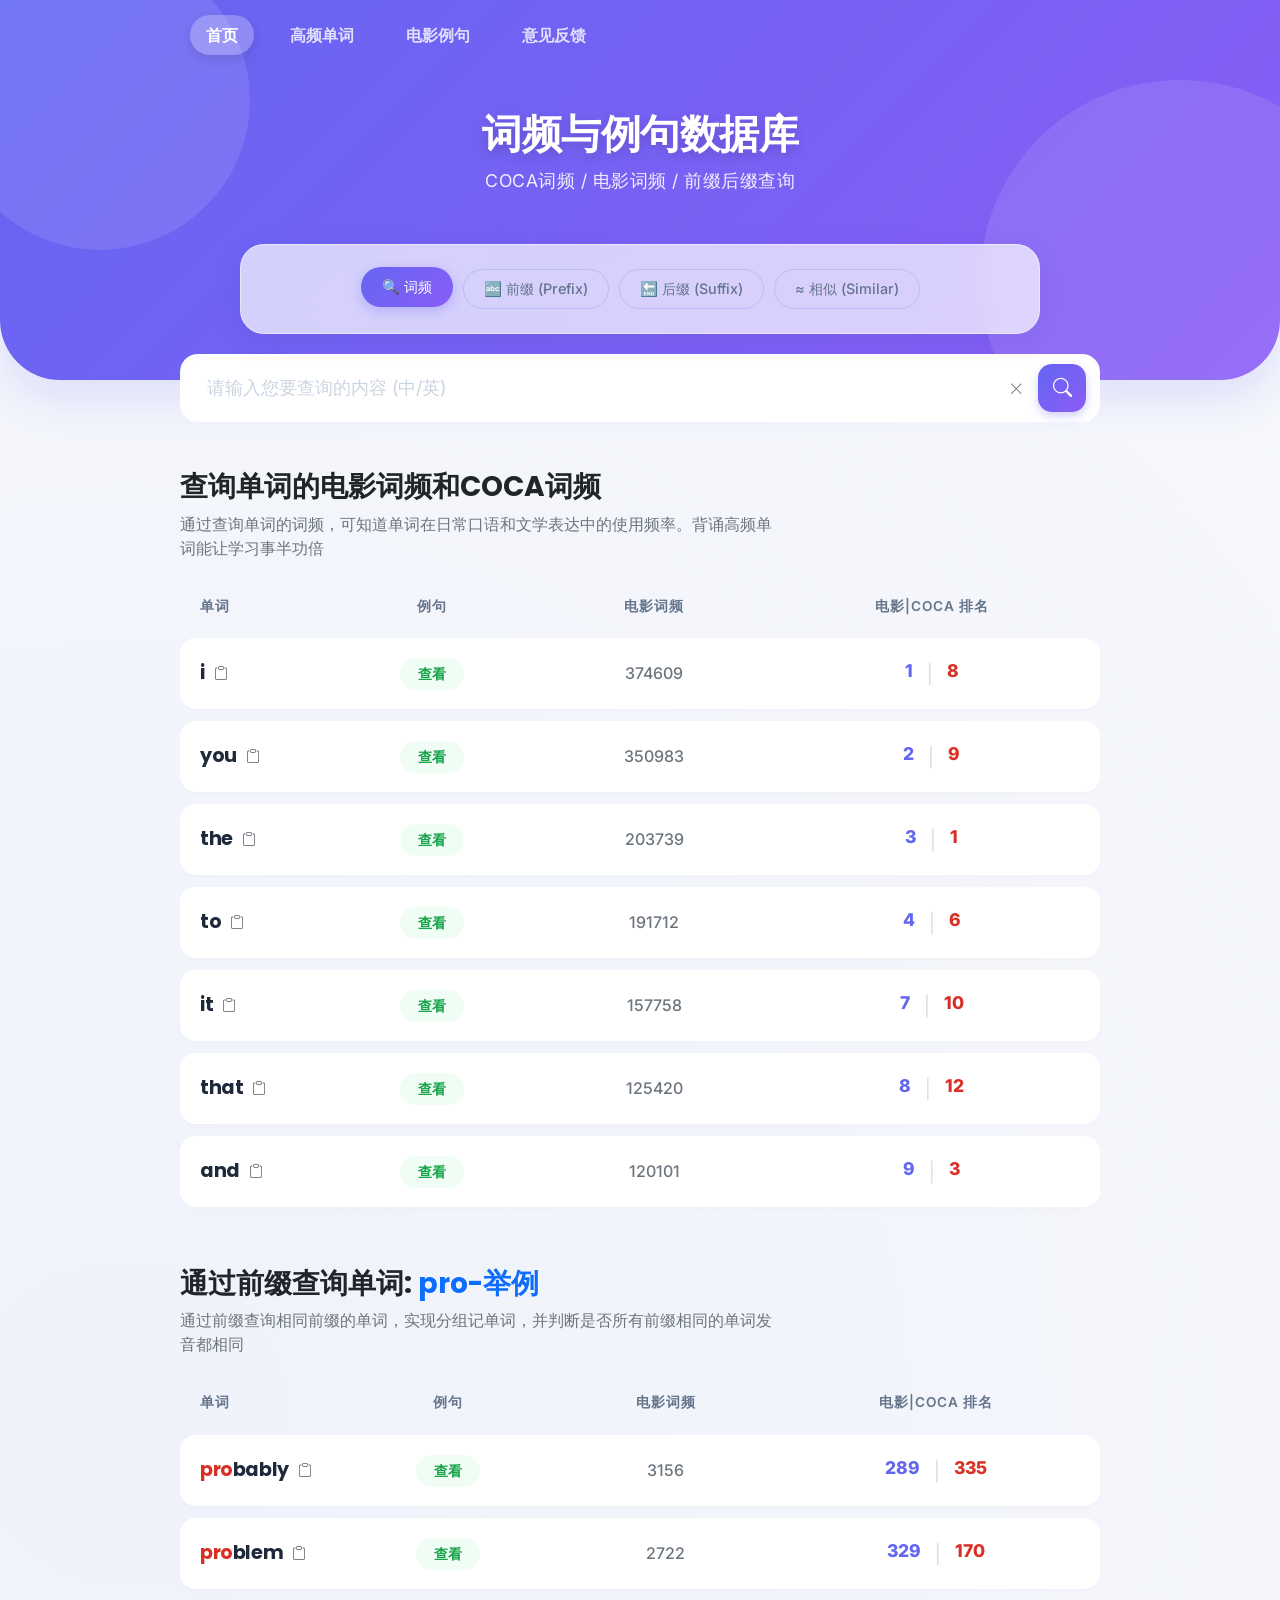
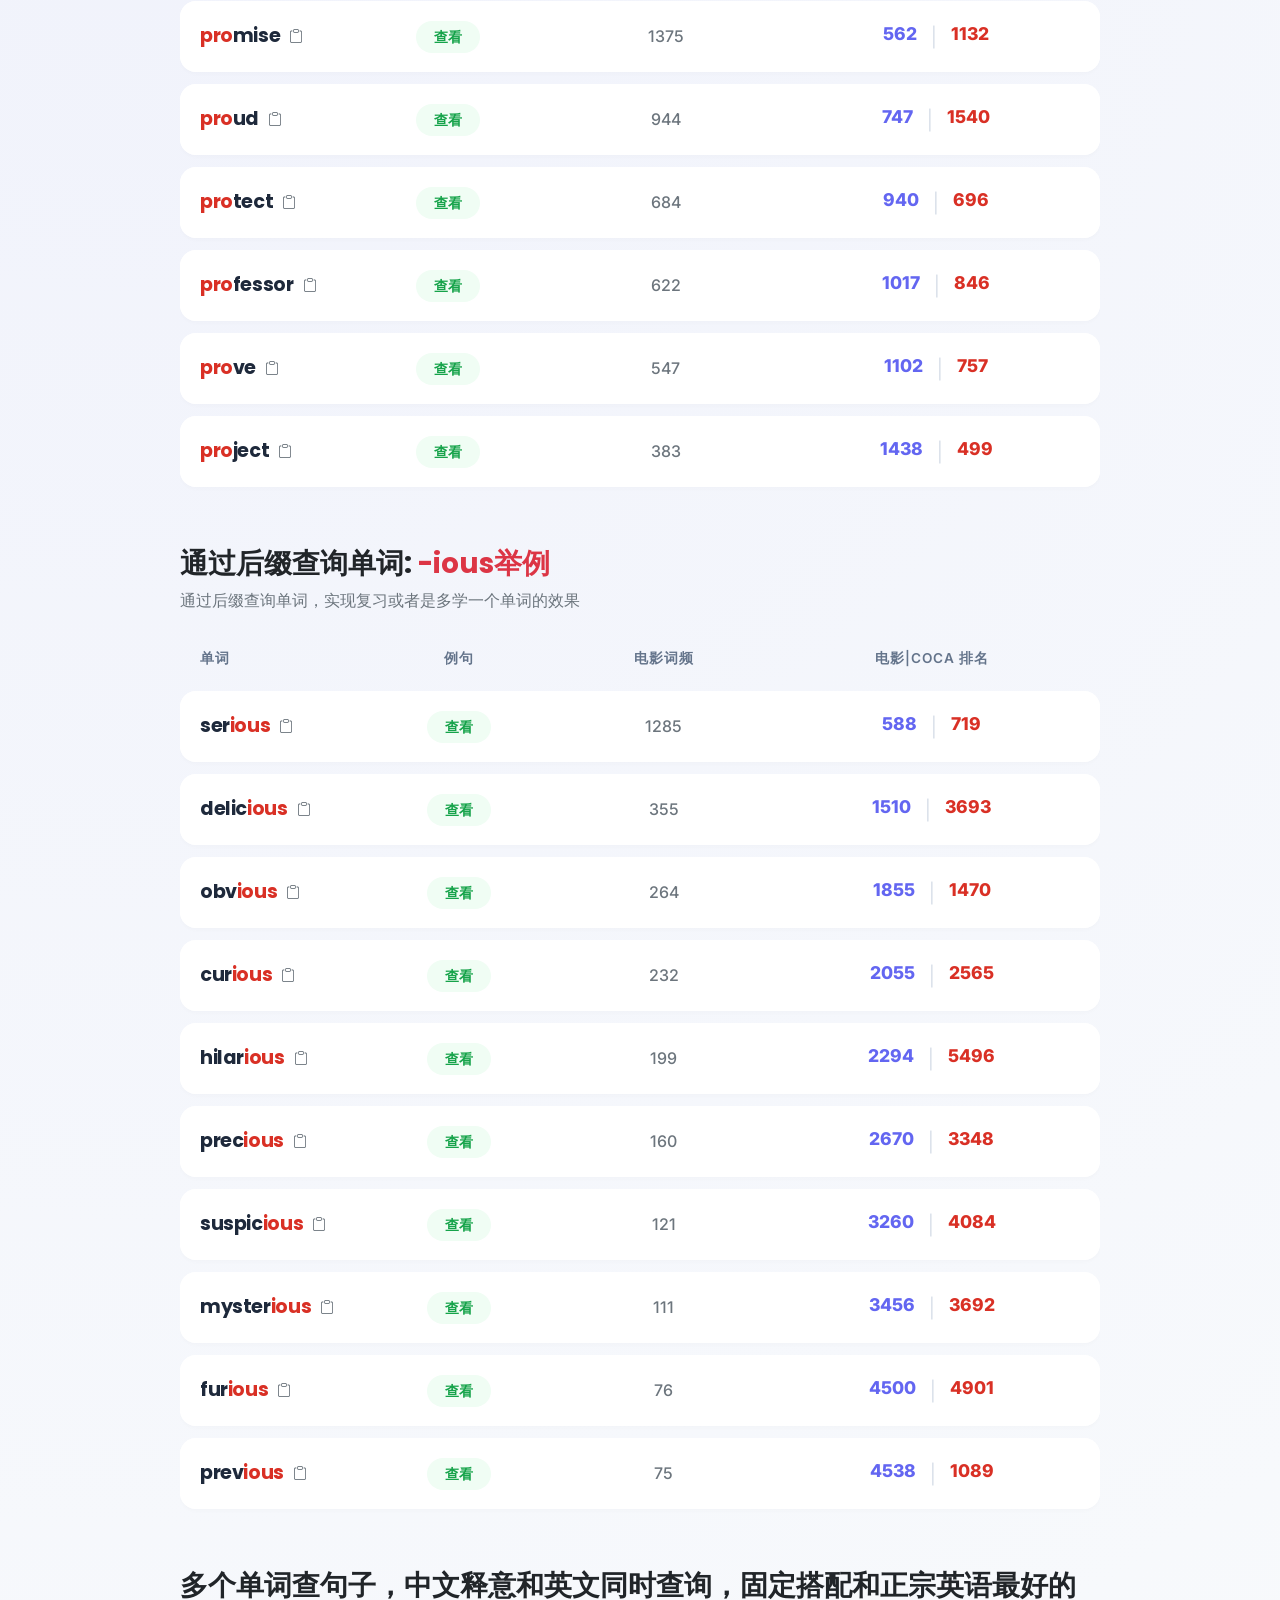
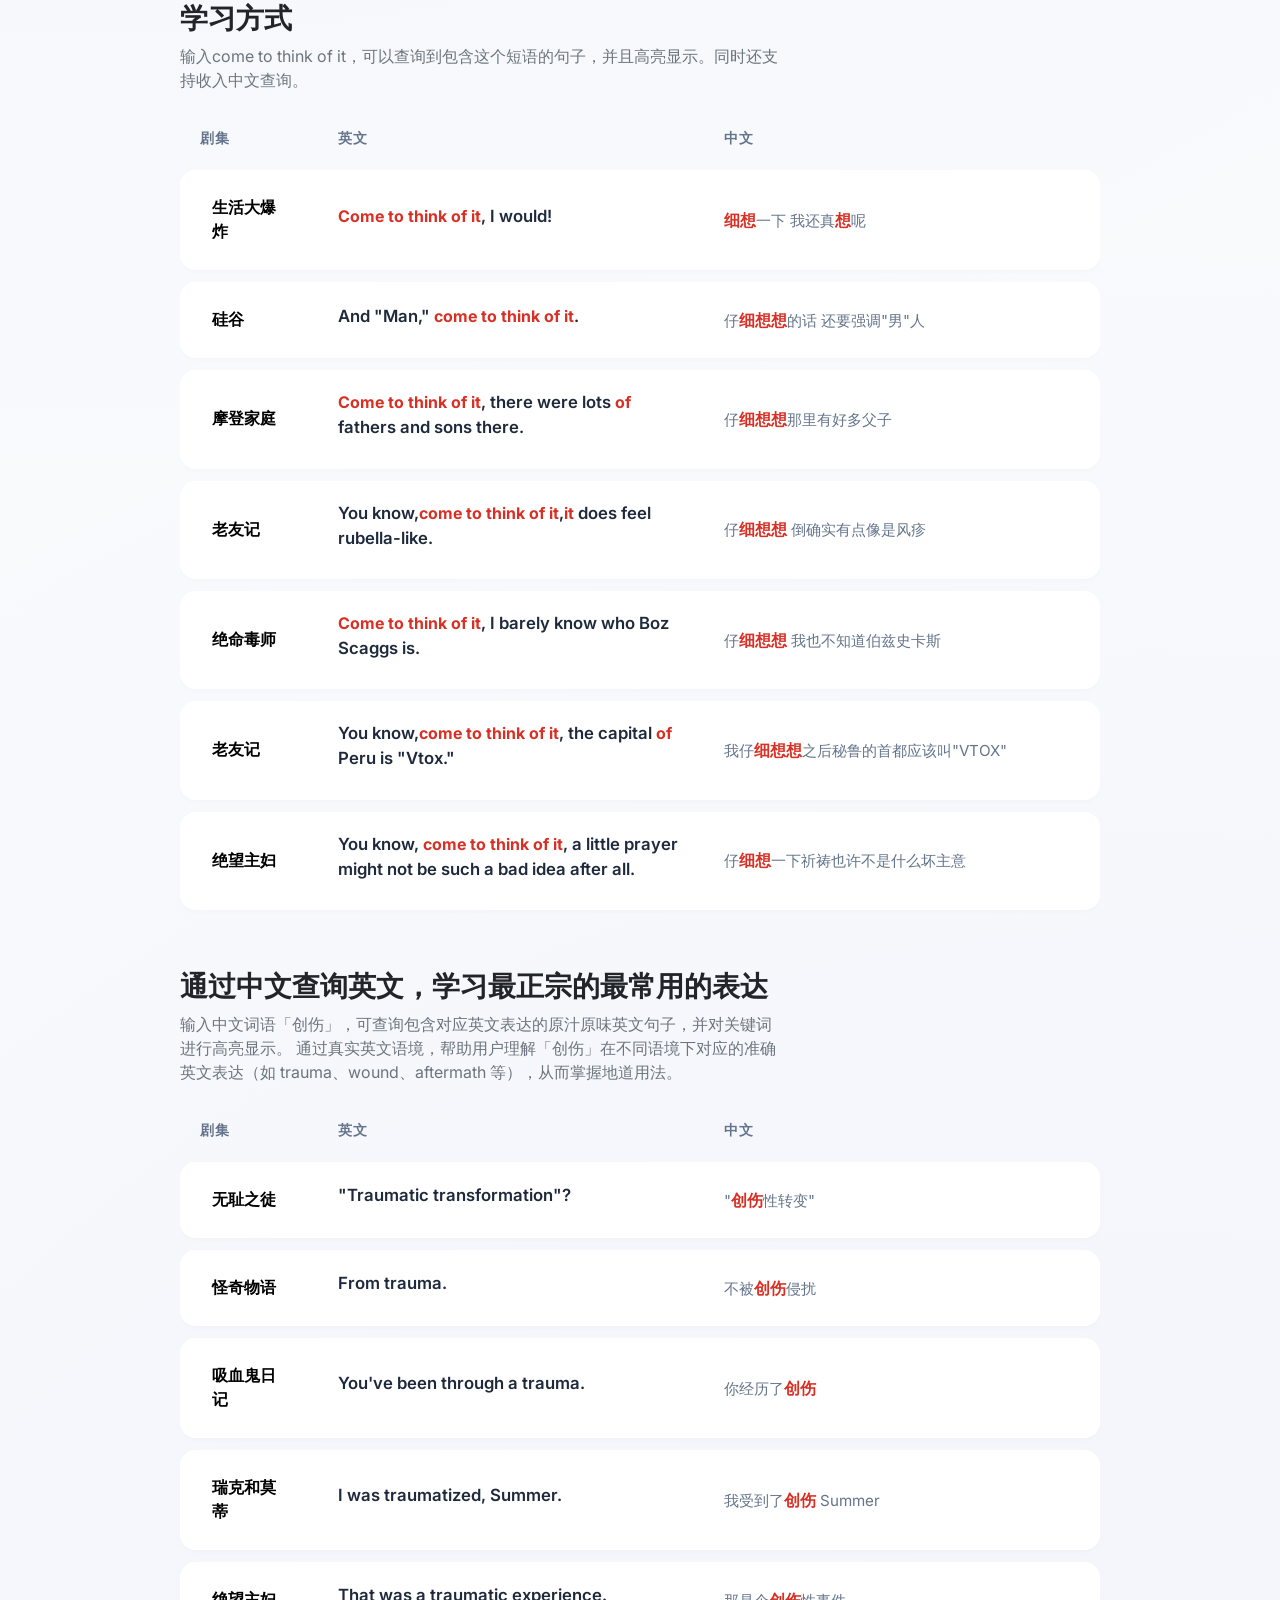
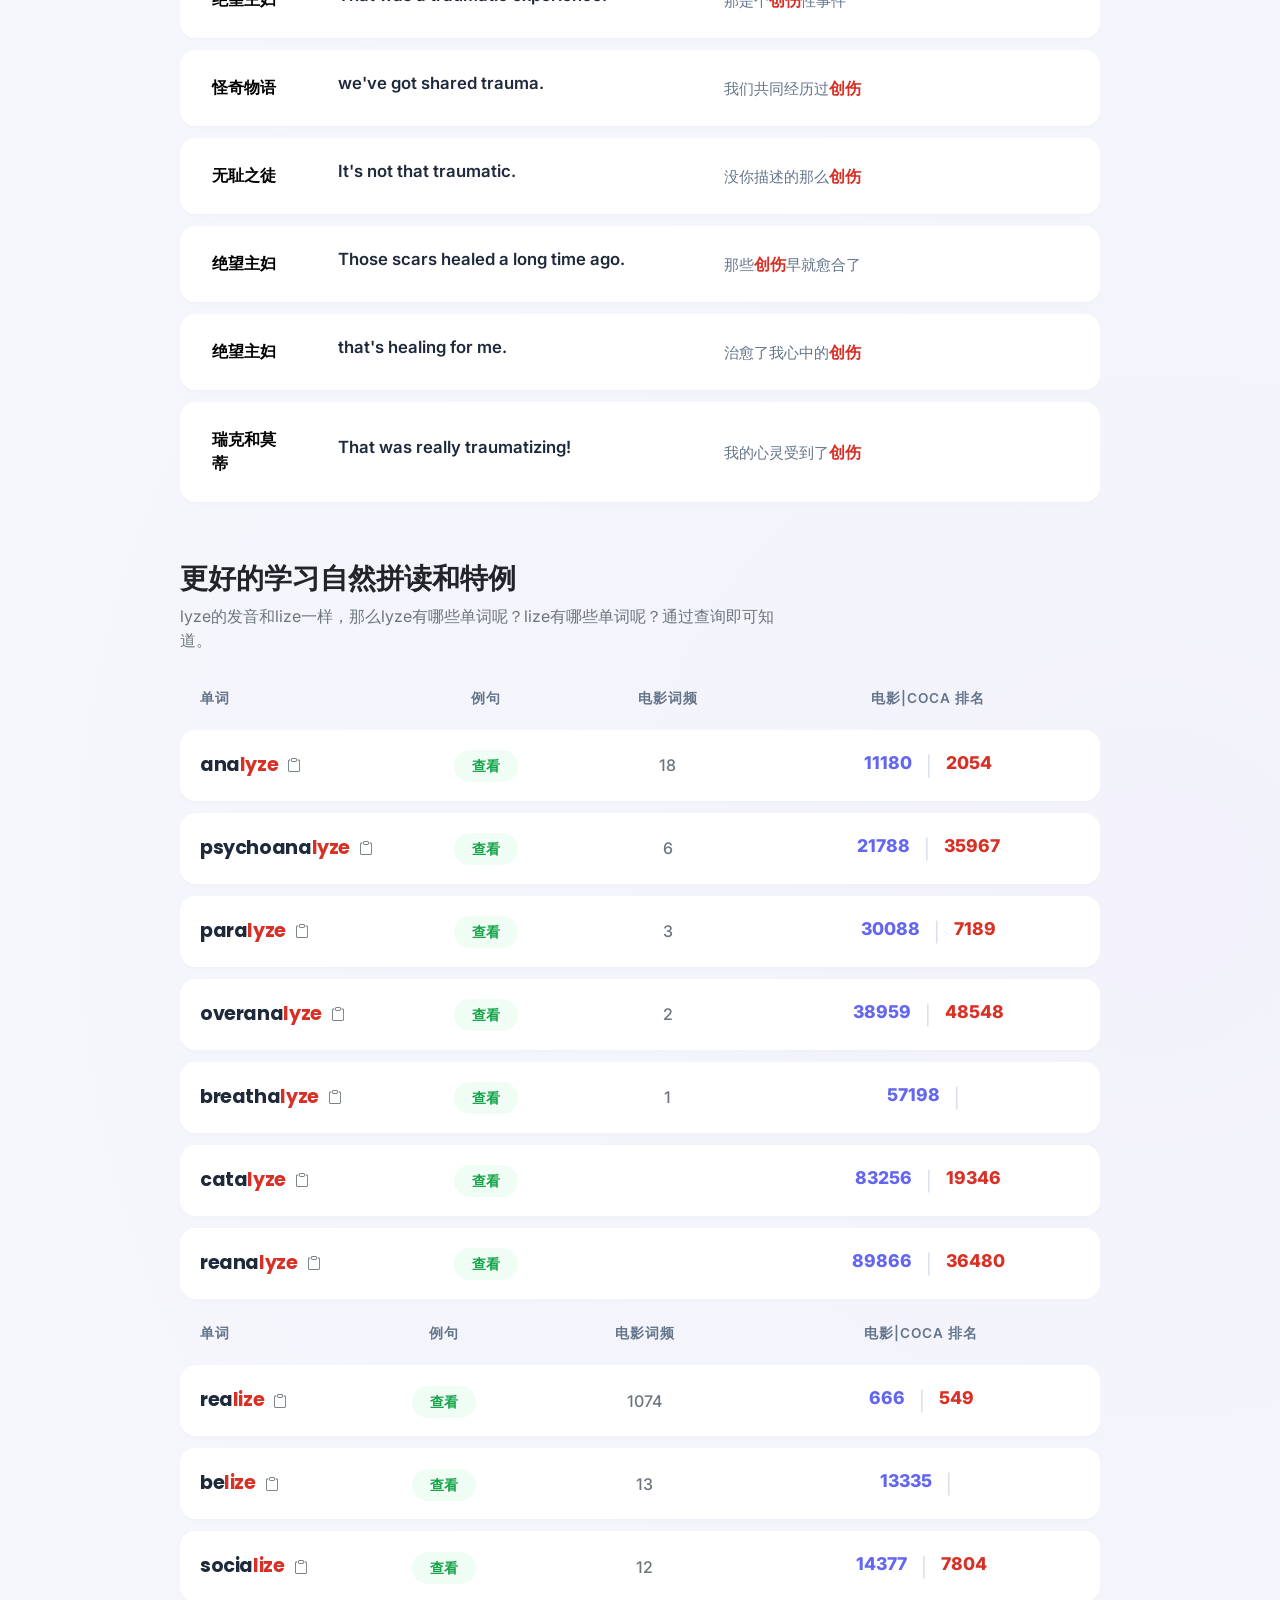
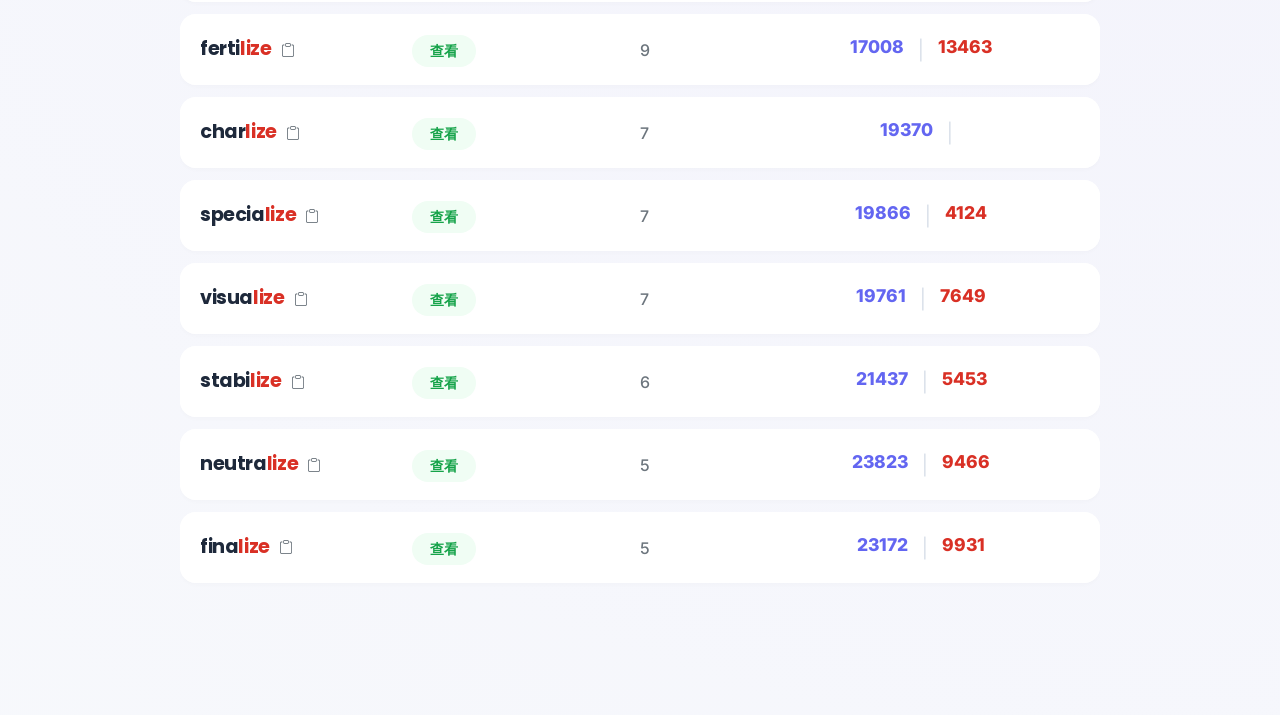
==== commit fd0a9722: "bugfix" ====
--- a/src/main/resources/templates/index.html
+++ b/src/main/resources/templates/index.html
@@ -4,12 +4,17 @@
 <head>
     <meta charset="UTF-8">
     <meta name="viewport" content="width=device-width, initial-scale=1.0">
-    <title>Word & Sentence Master</title>
+
 
     <link rel="apple-touch-icon" sizes="180x180" href="/image/apple-touch-icon.png">
     <link rel="icon" type="image/png" sizes="32x32" href="/image/favicon-32x32.png">
     <link rel="icon" type="image/png" sizes="16x16" href="/image/favicon-16x16.png">
     <link rel="manifest" href="/image/site.webmanifest">
+
+
+    <title>高频单词网-高频电影单词|高频COCA单词|固定搭配查询神网站</title>
+    <meta name="description" content="提供对500万影视对话句子和文学作品中统计出来的高频单词进行查询和COCA单词查询；提供通过前缀、后缀、词根对单词库进行查询；
+        提供通过多个单词或中文对例句库进行查询，让你能学习最正宗的英语表达">
 
 
     <link
@@ -472,6 +477,9 @@
                     <li class="nav-item"><a class="nav-link nav-link-custom" href="/dialogue"
                             onclick="setActive(this)">电影例句</a>
                     </li>
+                    <li class="nav-item"><a class="nav-link nav-link-custom" href="/feedback"
+                            onclick="setActive(this)">意见反馈</a>
+                    </li>
                 </ul>
             </div>
 
@@ -1273,7 +1281,8 @@
                                     <span style="color:#d93025;font-size:16px">to</span> <span
                                         style="color:#d93025;font-size:16px">think</span> <span
                                         style="color:#d93025;font-size:16px">of</span> <span
-                                        style="color:#d93025;font-size:16px">it</span>.</div>
+                                        style="color:#d93025;font-size:16px">it</span>.
+                                </div>
                             </td>
                             <td>
                                 <div class="cn-text">仔<span style="color:#d93025;font-size:16px">细</span><span
@@ -1309,7 +1318,8 @@
                                         style="color:#d93025;font-size:16px">think</span> <span
                                         style="color:#d93025;font-size:16px">of</span> <span
                                         style="color:#d93025;font-size:16px">it</span>,<span
-                                        style="color:#d93025;font-size:16px">it</span> does feel rubella-like.</div>
+                                        style="color:#d93025;font-size:16px">it</span> does feel rubella-like.
+                                </div>
                             </td>
                             <td>
                                 <div class="cn-text">仔<span style="color:#d93025;font-size:16px">细</span><span
@@ -1345,7 +1355,8 @@
                                         style="color:#d93025;font-size:16px">think</span> <span
                                         style="color:#d93025;font-size:16px">of</span> <span
                                         style="color:#d93025;font-size:16px">it</span>, the capital <span
-                                        style="color:#d93025;font-size:16px">of</span> Peru is "Vtox."</div>
+                                        style="color:#d93025;font-size:16px">of</span> Peru is "Vtox."
+                                </div>
                             </td>
                             <td>
                                 <div class="cn-text">我仔<span style="color:#d93025;font-size:16px">细</span><span
@@ -1363,7 +1374,8 @@
                                         style="color:#d93025;font-size:16px">think</span> <span
                                         style="color:#d93025;font-size:16px">of</span> <span
                                         style="color:#d93025;font-size:16px">it</span>, a little prayer might not be
-                                    such a bad idea after all.</div>
+                                    such a bad idea after all.
+                                </div>
                             </td>
                             <td>
                                 <div class="cn-text">仔<span style="color:#d93025;font-size:16px">细</span><span
@@ -1524,7 +1536,7 @@
 
 
 
-         <!-- Suffix Section -->
+        <!-- Suffix Section -->
         <div class="mt-5 mb-4">
             <h3 class="fw-bold text-dark mb-2" style="font-family: 'Poppins', sans-serif;">更好的学习自然拼读和特例</h3>
             <p class="text-secondary" style="max-width: 600px;">
@@ -1533,7 +1545,7 @@
 
         <div class="card card-table">
             <div class="table-responsive">
-              <table class="table table-hover mb-0">
+                <table class="table table-hover mb-0">
                     <thead>
                         <tr>
                             <th scope="col" style="width: 15%;">单词</th>
@@ -1547,13 +1559,17 @@
                             <td>
                                 <div class="d-flex align-items-center">
                                     <div class="word-text me-2">ana<span style="color:#d93025;">lyze</span></div>
-                                    <button class="btn btn-sm btn-link text-secondary p-0 text-decoration-none" data-word="ana&lt;span style=&quot;color:#d93025;&quot;&gt;lyze&lt;/span&gt;" onclick="copyToClipboard(this, this.getAttribute('data-word'))" title="Copy to clipboard" style="line-height: 1;">
-                                        <i class="bi bi-clipboard"></i>
-                                    </button>
-                                </div>
-                            </td>
-                            <td class="text-center">
-                                <a class="btn-sentence text-decoration-none" href="/dialogue?keyword=ana%3Cspan%20style%3D%22color:%23d93025;%22%3Elyze%3C/span%3E">
+                                    <button class="btn btn-sm btn-link text-secondary p-0 text-decoration-none"
+                                        data-word="ana&lt;span style=&quot;color:#d93025;&quot;&gt;lyze&lt;/span&gt;"
+                                        onclick="copyToClipboard(this, this.getAttribute('data-word'))"
+                                        title="Copy to clipboard" style="line-height: 1;">
+                                        <i class="bi bi-clipboard"></i>
+                                    </button>
+                                </div>
+                            </td>
+                            <td class="text-center">
+                                <a class="btn-sentence text-decoration-none"
+                                    href="/dialogue?keyword=ana%3Cspan%20style%3D%22color:%23d93025;%22%3Elyze%3C/span%3E">
                                     查看
                                 </a>
                             </td>
@@ -1569,13 +1585,17 @@
                             <td>
                                 <div class="d-flex align-items-center">
                                     <div class="word-text me-2">psychoana<span style="color:#d93025;">lyze</span></div>
-                                    <button class="btn btn-sm btn-link text-secondary p-0 text-decoration-none" data-word="psychoana&lt;span style=&quot;color:#d93025;&quot;&gt;lyze&lt;/span&gt;" onclick="copyToClipboard(this, this.getAttribute('data-word'))" title="Copy to clipboard" style="line-height: 1;">
-                                        <i class="bi bi-clipboard"></i>
-                                    </button>
-                                </div>
-                            </td>
-                            <td class="text-center">
-                                <a class="btn-sentence text-decoration-none" href="/dialogue?keyword=psychoana%3Cspan%20style%3D%22color:%23d93025;%22%3Elyze%3C/span%3E">
+                                    <button class="btn btn-sm btn-link text-secondary p-0 text-decoration-none"
+                                        data-word="psychoana&lt;span style=&quot;color:#d93025;&quot;&gt;lyze&lt;/span&gt;"
+                                        onclick="copyToClipboard(this, this.getAttribute('data-word'))"
+                                        title="Copy to clipboard" style="line-height: 1;">
+                                        <i class="bi bi-clipboard"></i>
+                                    </button>
+                                </div>
+                            </td>
+                            <td class="text-center">
+                                <a class="btn-sentence text-decoration-none"
+                                    href="/dialogue?keyword=psychoana%3Cspan%20style%3D%22color:%23d93025;%22%3Elyze%3C/span%3E">
                                     查看
                                 </a>
                             </td>
@@ -1591,13 +1611,17 @@
                             <td>
                                 <div class="d-flex align-items-center">
                                     <div class="word-text me-2">para<span style="color:#d93025;">lyze</span></div>
-                                    <button class="btn btn-sm btn-link text-secondary p-0 text-decoration-none" data-word="para&lt;span style=&quot;color:#d93025;&quot;&gt;lyze&lt;/span&gt;" onclick="copyToClipboard(this, this.getAttribute('data-word'))" title="Copy to clipboard" style="line-height: 1;">
-                                        <i class="bi bi-clipboard"></i>
-                                    </button>
-                                </div>
-                            </td>
-                            <td class="text-center">
-                                <a class="btn-sentence text-decoration-none" href="/dialogue?keyword=para%3Cspan%20style%3D%22color:%23d93025;%22%3Elyze%3C/span%3E">
+                                    <button class="btn btn-sm btn-link text-secondary p-0 text-decoration-none"
+                                        data-word="para&lt;span style=&quot;color:#d93025;&quot;&gt;lyze&lt;/span&gt;"
+                                        onclick="copyToClipboard(this, this.getAttribute('data-word'))"
+                                        title="Copy to clipboard" style="line-height: 1;">
+                                        <i class="bi bi-clipboard"></i>
+                                    </button>
+                                </div>
+                            </td>
+                            <td class="text-center">
+                                <a class="btn-sentence text-decoration-none"
+                                    href="/dialogue?keyword=para%3Cspan%20style%3D%22color:%23d93025;%22%3Elyze%3C/span%3E">
                                     查看
                                 </a>
                             </td>
@@ -1613,13 +1637,17 @@
                             <td>
                                 <div class="d-flex align-items-center">
                                     <div class="word-text me-2">overana<span style="color:#d93025;">lyze</span></div>
-                                    <button class="btn btn-sm btn-link text-secondary p-0 text-decoration-none" data-word="overana&lt;span style=&quot;color:#d93025;&quot;&gt;lyze&lt;/span&gt;" onclick="copyToClipboard(this, this.getAttribute('data-word'))" title="Copy to clipboard" style="line-height: 1;">
-                                        <i class="bi bi-clipboard"></i>
-                                    </button>
-                                </div>
-                            </td>
-                            <td class="text-center">
-                                <a class="btn-sentence text-decoration-none" href="/dialogue?keyword=overana%3Cspan%20style%3D%22color:%23d93025;%22%3Elyze%3C/span%3E">
+                                    <button class="btn btn-sm btn-link text-secondary p-0 text-decoration-none"
+                                        data-word="overana&lt;span style=&quot;color:#d93025;&quot;&gt;lyze&lt;/span&gt;"
+                                        onclick="copyToClipboard(this, this.getAttribute('data-word'))"
+                                        title="Copy to clipboard" style="line-height: 1;">
+                                        <i class="bi bi-clipboard"></i>
+                                    </button>
+                                </div>
+                            </td>
+                            <td class="text-center">
+                                <a class="btn-sentence text-decoration-none"
+                                    href="/dialogue?keyword=overana%3Cspan%20style%3D%22color:%23d93025;%22%3Elyze%3C/span%3E">
                                     查看
                                 </a>
                             </td>
@@ -1635,13 +1663,17 @@
                             <td>
                                 <div class="d-flex align-items-center">
                                     <div class="word-text me-2">breatha<span style="color:#d93025;">lyze</span></div>
-                                    <button class="btn btn-sm btn-link text-secondary p-0 text-decoration-none" data-word="breatha&lt;span style=&quot;color:#d93025;&quot;&gt;lyze&lt;/span&gt;" onclick="copyToClipboard(this, this.getAttribute('data-word'))" title="Copy to clipboard" style="line-height: 1;">
-                                        <i class="bi bi-clipboard"></i>
-                                    </button>
-                                </div>
-                            </td>
-                            <td class="text-center">
-                                <a class="btn-sentence text-decoration-none" href="/dialogue?keyword=breatha%3Cspan%20style%3D%22color:%23d93025;%22%3Elyze%3C/span%3E">
+                                    <button class="btn btn-sm btn-link text-secondary p-0 text-decoration-none"
+                                        data-word="breatha&lt;span style=&quot;color:#d93025;&quot;&gt;lyze&lt;/span&gt;"
+                                        onclick="copyToClipboard(this, this.getAttribute('data-word'))"
+                                        title="Copy to clipboard" style="line-height: 1;">
+                                        <i class="bi bi-clipboard"></i>
+                                    </button>
+                                </div>
+                            </td>
+                            <td class="text-center">
+                                <a class="btn-sentence text-decoration-none"
+                                    href="/dialogue?keyword=breatha%3Cspan%20style%3D%22color:%23d93025;%22%3Elyze%3C/span%3E">
                                     查看
                                 </a>
                             </td>
@@ -1657,13 +1689,17 @@
                             <td>
                                 <div class="d-flex align-items-center">
                                     <div class="word-text me-2">cata<span style="color:#d93025;">lyze</span></div>
-                                    <button class="btn btn-sm btn-link text-secondary p-0 text-decoration-none" data-word="cata&lt;span style=&quot;color:#d93025;&quot;&gt;lyze&lt;/span&gt;" onclick="copyToClipboard(this, this.getAttribute('data-word'))" title="Copy to clipboard" style="line-height: 1;">
-                                        <i class="bi bi-clipboard"></i>
-                                    </button>
-                                </div>
-                            </td>
-                            <td class="text-center">
-                                <a class="btn-sentence text-decoration-none" href="/dialogue?keyword=cata%3Cspan%20style%3D%22color:%23d93025;%22%3Elyze%3C/span%3E">
+                                    <button class="btn btn-sm btn-link text-secondary p-0 text-decoration-none"
+                                        data-word="cata&lt;span style=&quot;color:#d93025;&quot;&gt;lyze&lt;/span&gt;"
+                                        onclick="copyToClipboard(this, this.getAttribute('data-word'))"
+                                        title="Copy to clipboard" style="line-height: 1;">
+                                        <i class="bi bi-clipboard"></i>
+                                    </button>
+                                </div>
+                            </td>
+                            <td class="text-center">
+                                <a class="btn-sentence text-decoration-none"
+                                    href="/dialogue?keyword=cata%3Cspan%20style%3D%22color:%23d93025;%22%3Elyze%3C/span%3E">
                                     查看
                                 </a>
                             </td>
@@ -1679,13 +1715,17 @@
                             <td>
                                 <div class="d-flex align-items-center">
                                     <div class="word-text me-2">reana<span style="color:#d93025;">lyze</span></div>
-                                    <button class="btn btn-sm btn-link text-secondary p-0 text-decoration-none" data-word="reana&lt;span style=&quot;color:#d93025;&quot;&gt;lyze&lt;/span&gt;" onclick="copyToClipboard(this, this.getAttribute('data-word'))" title="Copy to clipboard" style="line-height: 1;">
-                                        <i class="bi bi-clipboard"></i>
-                                    </button>
-                                </div>
-                            </td>
-                            <td class="text-center">
-                                <a class="btn-sentence text-decoration-none" href="/dialogue?keyword=reana%3Cspan%20style%3D%22color:%23d93025;%22%3Elyze%3C/span%3E">
+                                    <button class="btn btn-sm btn-link text-secondary p-0 text-decoration-none"
+                                        data-word="reana&lt;span style=&quot;color:#d93025;&quot;&gt;lyze&lt;/span&gt;"
+                                        onclick="copyToClipboard(this, this.getAttribute('data-word'))"
+                                        title="Copy to clipboard" style="line-height: 1;">
+                                        <i class="bi bi-clipboard"></i>
+                                    </button>
+                                </div>
+                            </td>
+                            <td class="text-center">
+                                <a class="btn-sentence text-decoration-none"
+                                    href="/dialogue?keyword=reana%3Cspan%20style%3D%22color:%23d93025;%22%3Elyze%3C/span%3E">
                                     查看
                                 </a>
                             </td>
@@ -1714,13 +1754,17 @@
                             <td>
                                 <div class="d-flex align-items-center">
                                     <div class="word-text me-2">rea<span style="color:#d93025;">lize</span></div>
-                                    <button class="btn btn-sm btn-link text-secondary p-0 text-decoration-none" data-word="rea&lt;span style=&quot;color:#d93025;&quot;&gt;lize&lt;/span&gt;" onclick="copyToClipboard(this, this.getAttribute('data-word'))" title="Copy to clipboard" style="line-height: 1;">
-                                        <i class="bi bi-clipboard"></i>
-                                    </button>
-                                </div>
-                            </td>
-                            <td class="text-center">
-                                <a class="btn-sentence text-decoration-none" href="/dialogue?keyword=rea%3Cspan%20style%3D%22color:%23d93025;%22%3Elize%3C/span%3E">
+                                    <button class="btn btn-sm btn-link text-secondary p-0 text-decoration-none"
+                                        data-word="rea&lt;span style=&quot;color:#d93025;&quot;&gt;lize&lt;/span&gt;"
+                                        onclick="copyToClipboard(this, this.getAttribute('data-word'))"
+                                        title="Copy to clipboard" style="line-height: 1;">
+                                        <i class="bi bi-clipboard"></i>
+                                    </button>
+                                </div>
+                            </td>
+                            <td class="text-center">
+                                <a class="btn-sentence text-decoration-none"
+                                    href="/dialogue?keyword=rea%3Cspan%20style%3D%22color:%23d93025;%22%3Elize%3C/span%3E">
                                     查看
                                 </a>
                             </td>
@@ -1736,13 +1780,17 @@
                             <td>
                                 <div class="d-flex align-items-center">
                                     <div class="word-text me-2">be<span style="color:#d93025;">lize</span></div>
-                                    <button class="btn btn-sm btn-link text-secondary p-0 text-decoration-none" data-word="be&lt;span style=&quot;color:#d93025;&quot;&gt;lize&lt;/span&gt;" onclick="copyToClipboard(this, this.getAttribute('data-word'))" title="Copy to clipboard" style="line-height: 1;">
-                                        <i class="bi bi-clipboard"></i>
-                                    </button>
-                                </div>
-                            </td>
-                            <td class="text-center">
-                                <a class="btn-sentence text-decoration-none" href="/dialogue?keyword=be%3Cspan%20style%3D%22color:%23d93025;%22%3Elize%3C/span%3E">
+                                    <button class="btn btn-sm btn-link text-secondary p-0 text-decoration-none"
+                                        data-word="be&lt;span style=&quot;color:#d93025;&quot;&gt;lize&lt;/span&gt;"
+                                        onclick="copyToClipboard(this, this.getAttribute('data-word'))"
+                                        title="Copy to clipboard" style="line-height: 1;">
+                                        <i class="bi bi-clipboard"></i>
+                                    </button>
+                                </div>
+                            </td>
+                            <td class="text-center">
+                                <a class="btn-sentence text-decoration-none"
+                                    href="/dialogue?keyword=be%3Cspan%20style%3D%22color:%23d93025;%22%3Elize%3C/span%3E">
                                     查看
                                 </a>
                             </td>
@@ -1758,13 +1806,17 @@
                             <td>
                                 <div class="d-flex align-items-center">
                                     <div class="word-text me-2">socia<span style="color:#d93025;">lize</span></div>
-                                    <button class="btn btn-sm btn-link text-secondary p-0 text-decoration-none" data-word="socia&lt;span style=&quot;color:#d93025;&quot;&gt;lize&lt;/span&gt;" onclick="copyToClipboard(this, this.getAttribute('data-word'))" title="Copy to clipboard" style="line-height: 1;">
-                                        <i class="bi bi-clipboard"></i>
-                                    </button>
-                                </div>
-                            </td>
-                            <td class="text-center">
-                                <a class="btn-sentence text-decoration-none" href="/dialogue?keyword=socia%3Cspan%20style%3D%22color:%23d93025;%22%3Elize%3C/span%3E">
+                                    <button class="btn btn-sm btn-link text-secondary p-0 text-decoration-none"
+                                        data-word="socia&lt;span style=&quot;color:#d93025;&quot;&gt;lize&lt;/span&gt;"
+                                        onclick="copyToClipboard(this, this.getAttribute('data-word'))"
+                                        title="Copy to clipboard" style="line-height: 1;">
+                                        <i class="bi bi-clipboard"></i>
+                                    </button>
+                                </div>
+                            </td>
+                            <td class="text-center">
+                                <a class="btn-sentence text-decoration-none"
+                                    href="/dialogue?keyword=socia%3Cspan%20style%3D%22color:%23d93025;%22%3Elize%3C/span%3E">
                                     查看
                                 </a>
                             </td>
@@ -1780,13 +1832,17 @@
                             <td>
                                 <div class="d-flex align-items-center">
                                     <div class="word-text me-2">ferti<span style="color:#d93025;">lize</span></div>
-                                    <button class="btn btn-sm btn-link text-secondary p-0 text-decoration-none" data-word="ferti&lt;span style=&quot;color:#d93025;&quot;&gt;lize&lt;/span&gt;" onclick="copyToClipboard(this, this.getAttribute('data-word'))" title="Copy to clipboard" style="line-height: 1;">
-                                        <i class="bi bi-clipboard"></i>
-                                    </button>
-                                </div>
-                            </td>
-                            <td class="text-center">
-                                <a class="btn-sentence text-decoration-none" href="/dialogue?keyword=ferti%3Cspan%20style%3D%22color:%23d93025;%22%3Elize%3C/span%3E">
+                                    <button class="btn btn-sm btn-link text-secondary p-0 text-decoration-none"
+                                        data-word="ferti&lt;span style=&quot;color:#d93025;&quot;&gt;lize&lt;/span&gt;"
+                                        onclick="copyToClipboard(this, this.getAttribute('data-word'))"
+                                        title="Copy to clipboard" style="line-height: 1;">
+                                        <i class="bi bi-clipboard"></i>
+                                    </button>
+                                </div>
+                            </td>
+                            <td class="text-center">
+                                <a class="btn-sentence text-decoration-none"
+                                    href="/dialogue?keyword=ferti%3Cspan%20style%3D%22color:%23d93025;%22%3Elize%3C/span%3E">
                                     查看
                                 </a>
                             </td>
@@ -1802,13 +1858,17 @@
                             <td>
                                 <div class="d-flex align-items-center">
                                     <div class="word-text me-2">char<span style="color:#d93025;">lize</span></div>
-                                    <button class="btn btn-sm btn-link text-secondary p-0 text-decoration-none" data-word="char&lt;span style=&quot;color:#d93025;&quot;&gt;lize&lt;/span&gt;" onclick="copyToClipboard(this, this.getAttribute('data-word'))" title="Copy to clipboard" style="line-height: 1;">
-                                        <i class="bi bi-clipboard"></i>
-                                    </button>
-                                </div>
-                            </td>
-                            <td class="text-center">
-                                <a class="btn-sentence text-decoration-none" href="/dialogue?keyword=char%3Cspan%20style%3D%22color:%23d93025;%22%3Elize%3C/span%3E">
+                                    <button class="btn btn-sm btn-link text-secondary p-0 text-decoration-none"
+                                        data-word="char&lt;span style=&quot;color:#d93025;&quot;&gt;lize&lt;/span&gt;"
+                                        onclick="copyToClipboard(this, this.getAttribute('data-word'))"
+                                        title="Copy to clipboard" style="line-height: 1;">
+                                        <i class="bi bi-clipboard"></i>
+                                    </button>
+                                </div>
+                            </td>
+                            <td class="text-center">
+                                <a class="btn-sentence text-decoration-none"
+                                    href="/dialogue?keyword=char%3Cspan%20style%3D%22color:%23d93025;%22%3Elize%3C/span%3E">
                                     查看
                                 </a>
                             </td>
@@ -1824,13 +1884,17 @@
                             <td>
                                 <div class="d-flex align-items-center">
                                     <div class="word-text me-2">specia<span style="color:#d93025;">lize</span></div>
-                                    <button class="btn btn-sm btn-link text-secondary p-0 text-decoration-none" data-word="specia&lt;span style=&quot;color:#d93025;&quot;&gt;lize&lt;/span&gt;" onclick="copyToClipboard(this, this.getAttribute('data-word'))" title="Copy to clipboard" style="line-height: 1;">
-                                        <i class="bi bi-clipboard"></i>
-                                    </button>
-                                </div>
-                            </td>
-                            <td class="text-center">
-                                <a class="btn-sentence text-decoration-none" href="/dialogue?keyword=specia%3Cspan%20style%3D%22color:%23d93025;%22%3Elize%3C/span%3E">
+                                    <button class="btn btn-sm btn-link text-secondary p-0 text-decoration-none"
+                                        data-word="specia&lt;span style=&quot;color:#d93025;&quot;&gt;lize&lt;/span&gt;"
+                                        onclick="copyToClipboard(this, this.getAttribute('data-word'))"
+                                        title="Copy to clipboard" style="line-height: 1;">
+                                        <i class="bi bi-clipboard"></i>
+                                    </button>
+                                </div>
+                            </td>
+                            <td class="text-center">
+                                <a class="btn-sentence text-decoration-none"
+                                    href="/dialogue?keyword=specia%3Cspan%20style%3D%22color:%23d93025;%22%3Elize%3C/span%3E">
                                     查看
                                 </a>
                             </td>
@@ -1846,13 +1910,17 @@
                             <td>
                                 <div class="d-flex align-items-center">
                                     <div class="word-text me-2">visua<span style="color:#d93025;">lize</span></div>
-                                    <button class="btn btn-sm btn-link text-secondary p-0 text-decoration-none" data-word="visua&lt;span style=&quot;color:#d93025;&quot;&gt;lize&lt;/span&gt;" onclick="copyToClipboard(this, this.getAttribute('data-word'))" title="Copy to clipboard" style="line-height: 1;">
-                                        <i class="bi bi-clipboard"></i>
-                                    </button>
-                                </div>
-                            </td>
-                            <td class="text-center">
-                                <a class="btn-sentence text-decoration-none" href="/dialogue?keyword=visua%3Cspan%20style%3D%22color:%23d93025;%22%3Elize%3C/span%3E">
+                                    <button class="btn btn-sm btn-link text-secondary p-0 text-decoration-none"
+                                        data-word="visua&lt;span style=&quot;color:#d93025;&quot;&gt;lize&lt;/span&gt;"
+                                        onclick="copyToClipboard(this, this.getAttribute('data-word'))"
+                                        title="Copy to clipboard" style="line-height: 1;">
+                                        <i class="bi bi-clipboard"></i>
+                                    </button>
+                                </div>
+                            </td>
+                            <td class="text-center">
+                                <a class="btn-sentence text-decoration-none"
+                                    href="/dialogue?keyword=visua%3Cspan%20style%3D%22color:%23d93025;%22%3Elize%3C/span%3E">
                                     查看
                                 </a>
                             </td>
@@ -1868,13 +1936,17 @@
                             <td>
                                 <div class="d-flex align-items-center">
                                     <div class="word-text me-2">stabi<span style="color:#d93025;">lize</span></div>
-                                    <button class="btn btn-sm btn-link text-secondary p-0 text-decoration-none" data-word="stabi&lt;span style=&quot;color:#d93025;&quot;&gt;lize&lt;/span&gt;" onclick="copyToClipboard(this, this.getAttribute('data-word'))" title="Copy to clipboard" style="line-height: 1;">
-                                        <i class="bi bi-clipboard"></i>
-                                    </button>
-                                </div>
-                            </td>
-                            <td class="text-center">
-                                <a class="btn-sentence text-decoration-none" href="/dialogue?keyword=stabi%3Cspan%20style%3D%22color:%23d93025;%22%3Elize%3C/span%3E">
+                                    <button class="btn btn-sm btn-link text-secondary p-0 text-decoration-none"
+                                        data-word="stabi&lt;span style=&quot;color:#d93025;&quot;&gt;lize&lt;/span&gt;"
+                                        onclick="copyToClipboard(this, this.getAttribute('data-word'))"
+                                        title="Copy to clipboard" style="line-height: 1;">
+                                        <i class="bi bi-clipboard"></i>
+                                    </button>
+                                </div>
+                            </td>
+                            <td class="text-center">
+                                <a class="btn-sentence text-decoration-none"
+                                    href="/dialogue?keyword=stabi%3Cspan%20style%3D%22color:%23d93025;%22%3Elize%3C/span%3E">
                                     查看
                                 </a>
                             </td>
@@ -1890,13 +1962,17 @@
                             <td>
                                 <div class="d-flex align-items-center">
                                     <div class="word-text me-2">neutra<span style="color:#d93025;">lize</span></div>
-                                    <button class="btn btn-sm btn-link text-secondary p-0 text-decoration-none" data-word="neutra&lt;span style=&quot;color:#d93025;&quot;&gt;lize&lt;/span&gt;" onclick="copyToClipboard(this, this.getAttribute('data-word'))" title="Copy to clipboard" style="line-height: 1;">
-                                        <i class="bi bi-clipboard"></i>
-                                    </button>
-                                </div>
-                            </td>
-                            <td class="text-center">
-                                <a class="btn-sentence text-decoration-none" href="/dialogue?keyword=neutra%3Cspan%20style%3D%22color:%23d93025;%22%3Elize%3C/span%3E">
+                                    <button class="btn btn-sm btn-link text-secondary p-0 text-decoration-none"
+                                        data-word="neutra&lt;span style=&quot;color:#d93025;&quot;&gt;lize&lt;/span&gt;"
+                                        onclick="copyToClipboard(this, this.getAttribute('data-word'))"
+                                        title="Copy to clipboard" style="line-height: 1;">
+                                        <i class="bi bi-clipboard"></i>
+                                    </button>
+                                </div>
+                            </td>
+                            <td class="text-center">
+                                <a class="btn-sentence text-decoration-none"
+                                    href="/dialogue?keyword=neutra%3Cspan%20style%3D%22color:%23d93025;%22%3Elize%3C/span%3E">
                                     查看
                                 </a>
                             </td>
@@ -1912,13 +1988,17 @@
                             <td>
                                 <div class="d-flex align-items-center">
                                     <div class="word-text me-2">fina<span style="color:#d93025;">lize</span></div>
-                                    <button class="btn btn-sm btn-link text-secondary p-0 text-decoration-none" data-word="fina&lt;span style=&quot;color:#d93025;&quot;&gt;lize&lt;/span&gt;" onclick="copyToClipboard(this, this.getAttribute('data-word'))" title="Copy to clipboard" style="line-height: 1;">
-                                        <i class="bi bi-clipboard"></i>
-                                    </button>
-                                </div>
-                            </td>
-                            <td class="text-center">
-                                <a class="btn-sentence text-decoration-none" href="/dialogue?keyword=fina%3Cspan%20style%3D%22color:%23d93025;%22%3Elize%3C/span%3E">
+                                    <button class="btn btn-sm btn-link text-secondary p-0 text-decoration-none"
+                                        data-word="fina&lt;span style=&quot;color:#d93025;&quot;&gt;lize&lt;/span&gt;"
+                                        onclick="copyToClipboard(this, this.getAttribute('data-word'))"
+                                        title="Copy to clipboard" style="line-height: 1;">
+                                        <i class="bi bi-clipboard"></i>
+                                    </button>
+                                </div>
+                            </td>
+                            <td class="text-center">
+                                <a class="btn-sentence text-decoration-none"
+                                    href="/dialogue?keyword=fina%3Cspan%20style%3D%22color:%23d93025;%22%3Elize%3C/span%3E">
                                     查看
                                 </a>
                             </td>
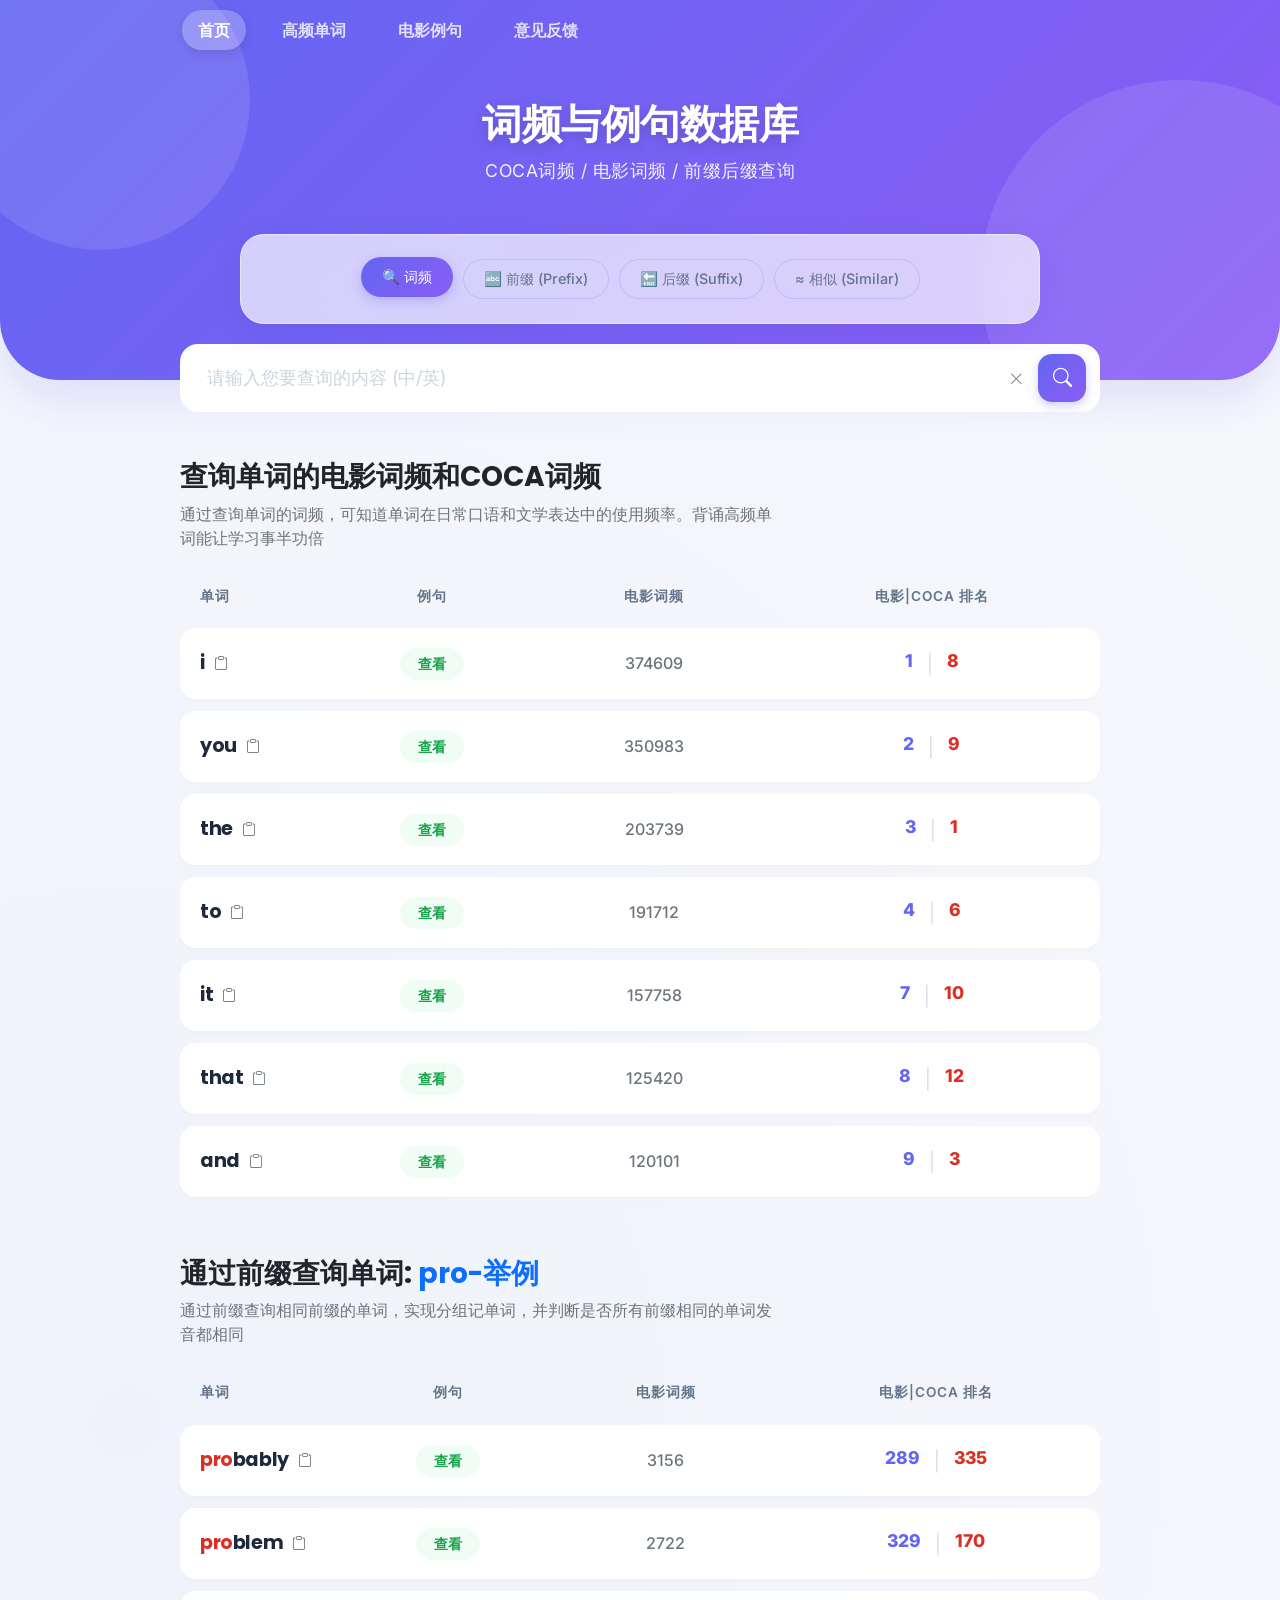
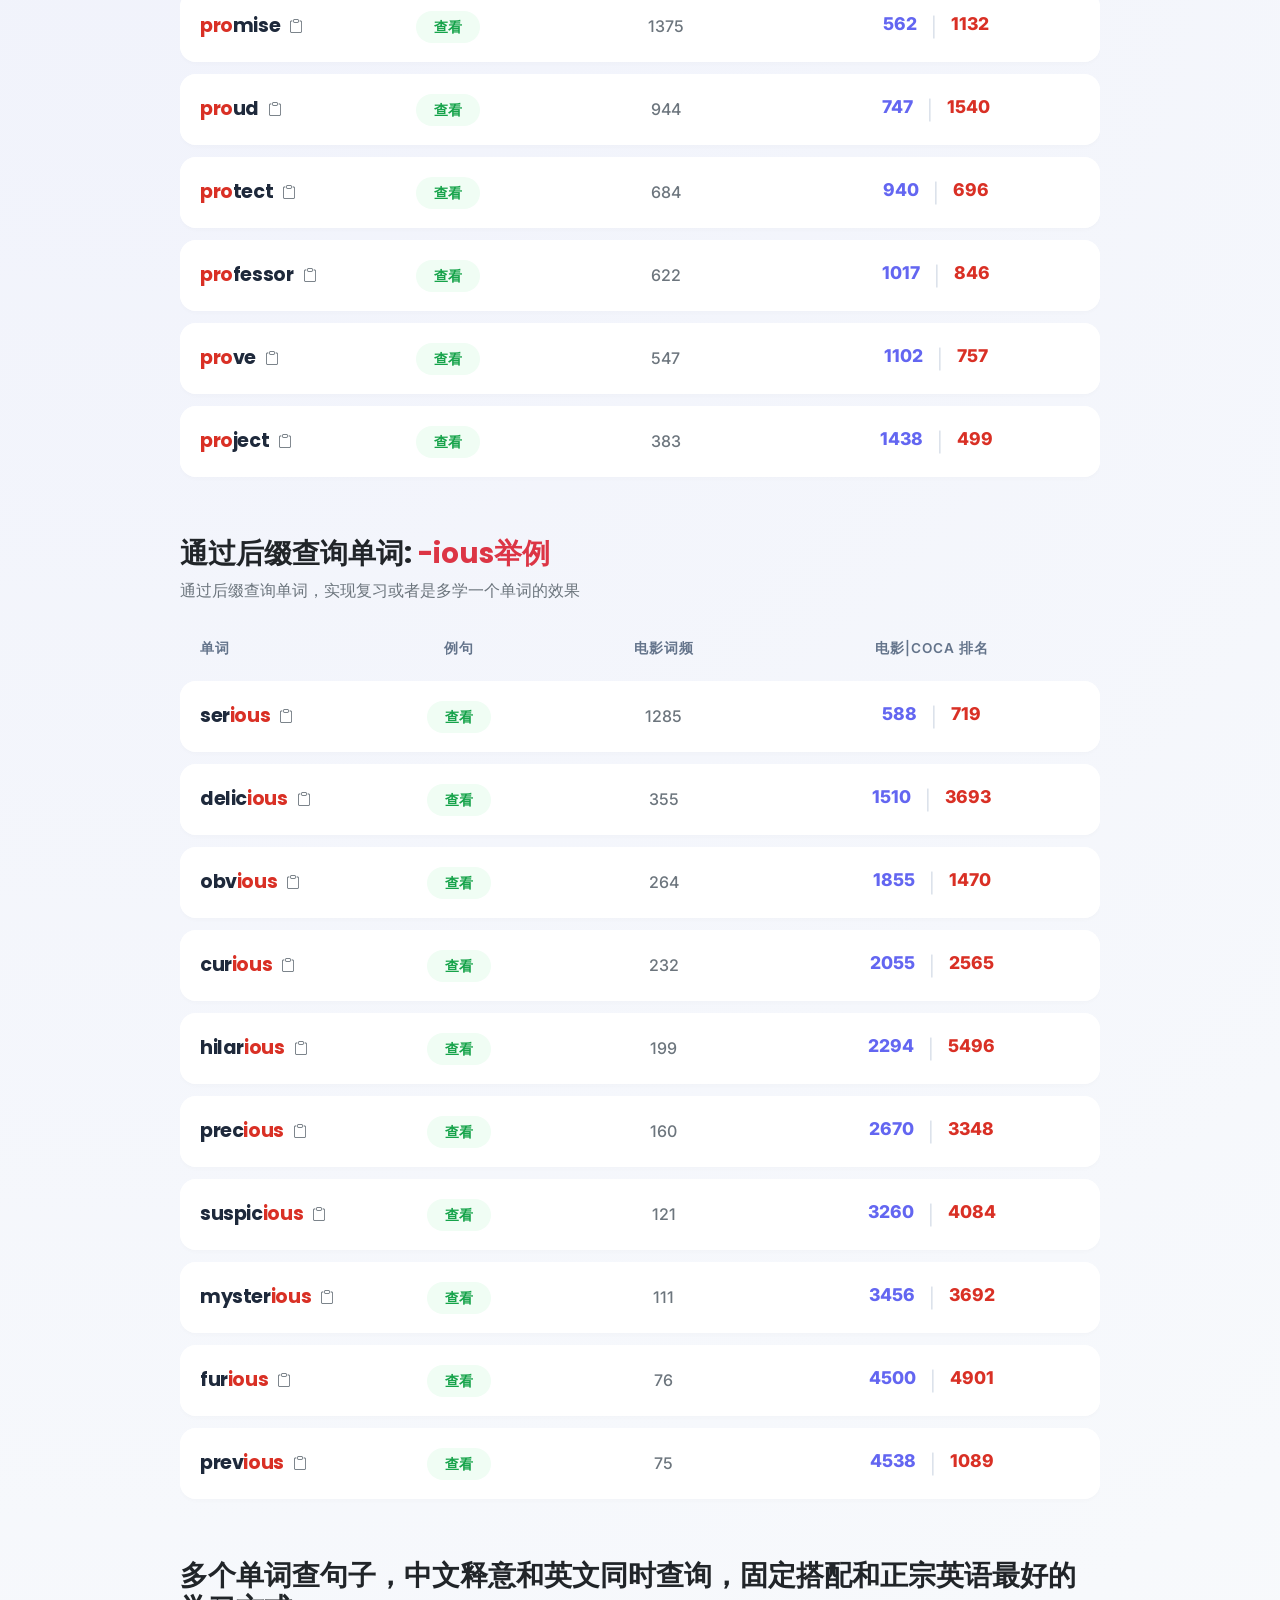
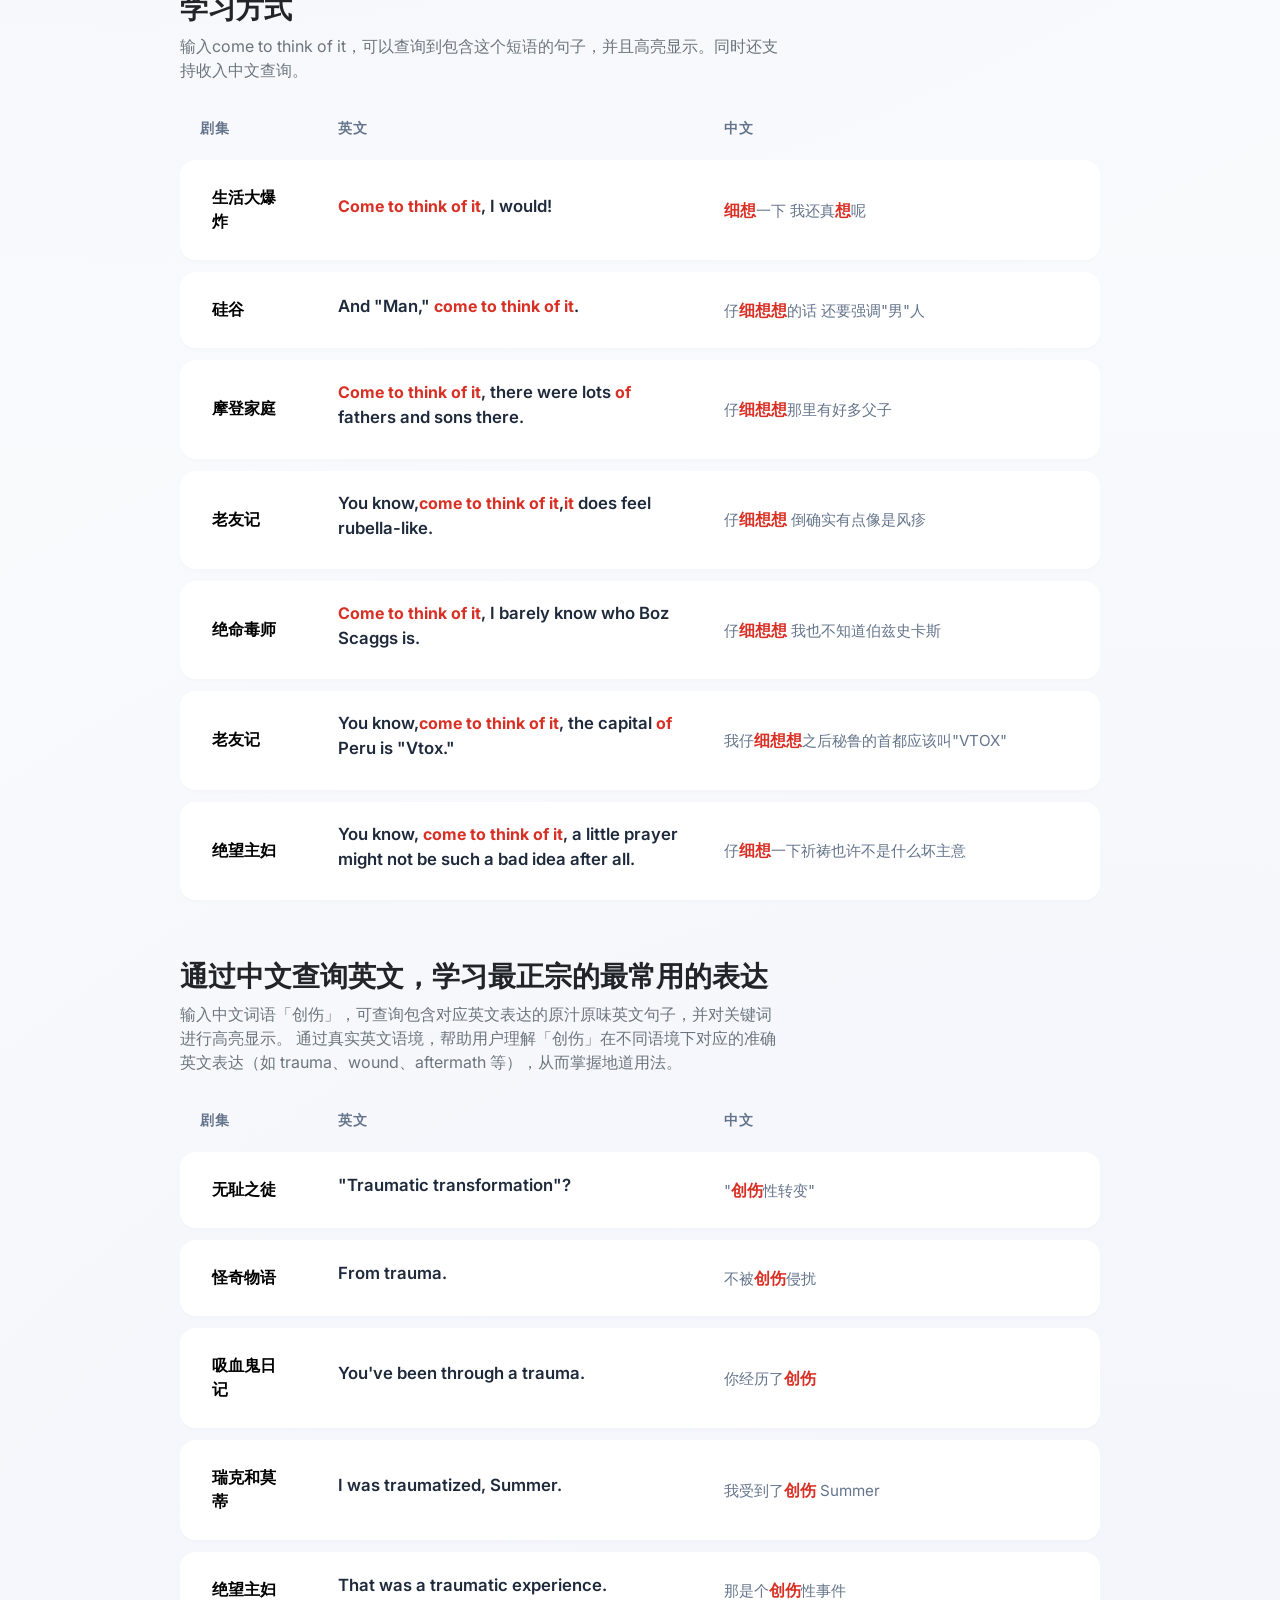
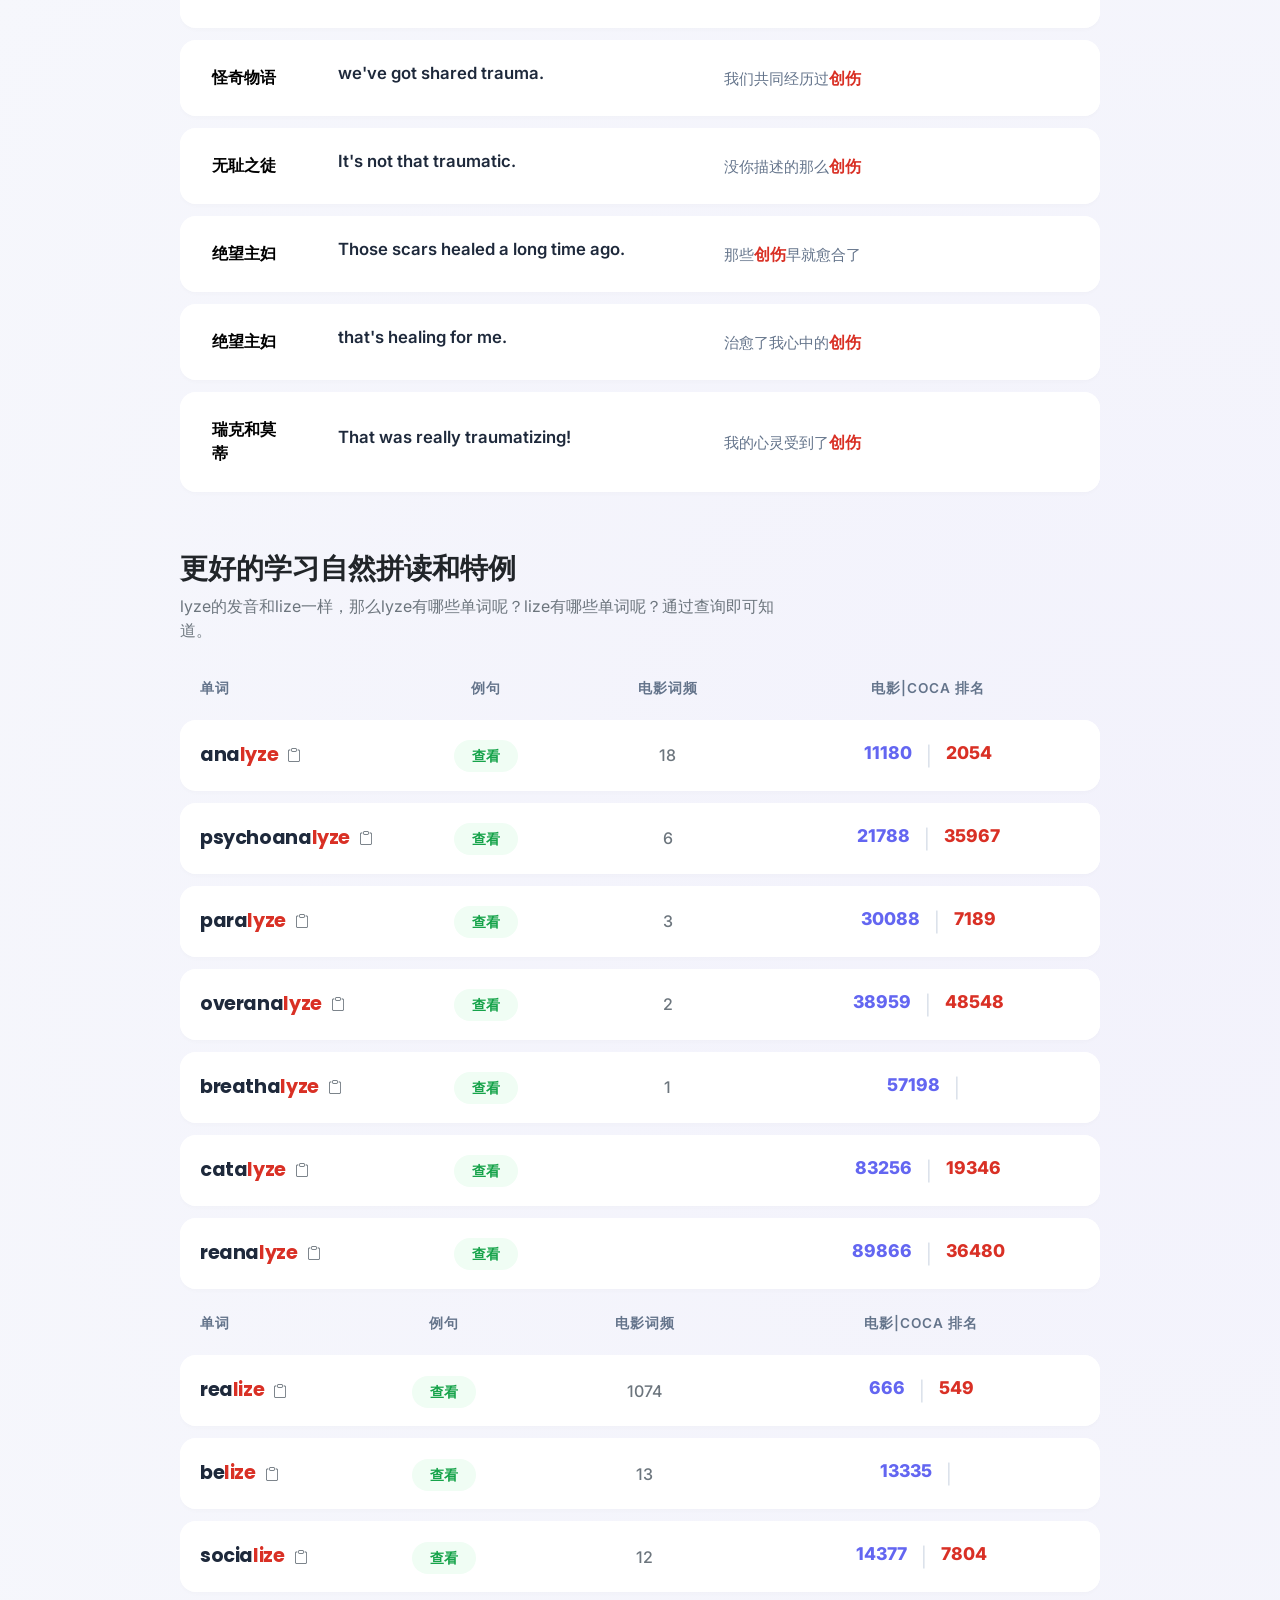
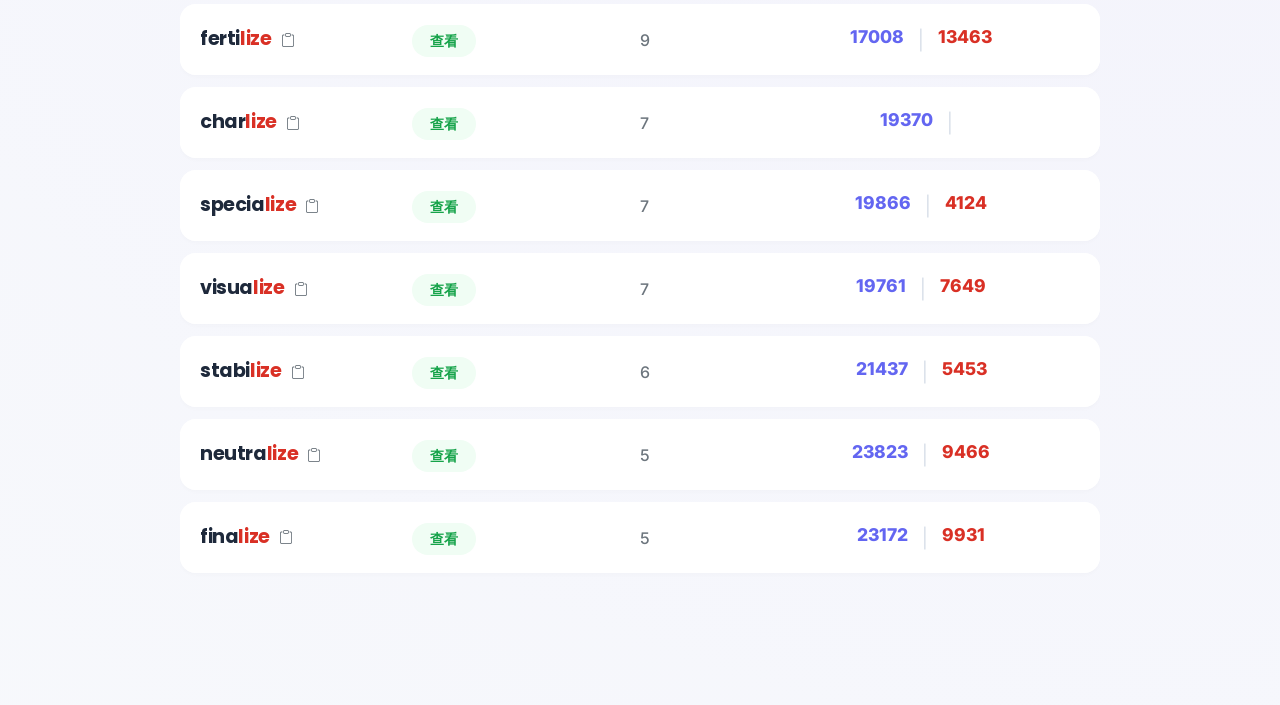
==== commit 7a1e697d: "bugfix" ====
--- a/src/main/resources/templates/index.html
+++ b/src/main/resources/templates/index.html
@@ -101,7 +101,7 @@
             position: sticky;
             top: 0;
             z-index: 1000;
-            padding: 15px 0;
+            padding: 10px 0;
             transition: all 0.3s ease;
         }
 
@@ -461,7 +461,7 @@
     <div class="header-bg"></div>
 
     <nav class="navbar navbar-expand-lg navbar-light navbar-sticky">
-        <div class="container" style="max-width: 960px; padding: 0 20px;">
+        <div class="container" style="max-width: 960px; padding-left: -10px;padding-right: 20px;">
             <a class="navbar-brand navbar-brand-custom" href="#" style="margin-right: 0;">
 
             </a>
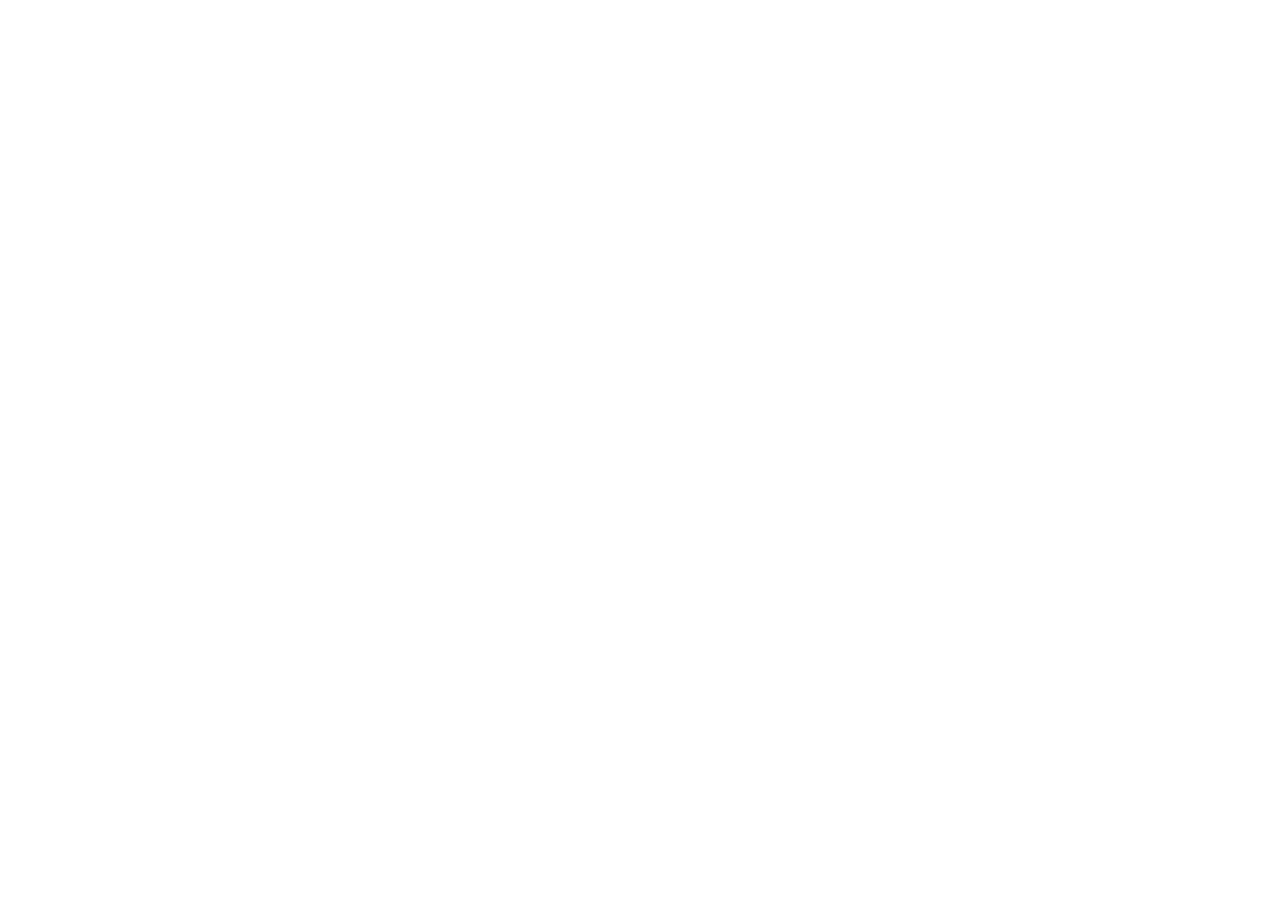
==== commit 9027c2d2: "bugfix" ====
--- a/src/main/resources/templates/index.html
+++ b/src/main/resources/templates/index.html
@@ -4,6 +4,13 @@
 <head>
     <meta charset="UTF-8">
     <meta name="viewport" content="width=device-width, initial-scale=1.0">
+    
+     <script
+       async
+       src="https://pagead2.googlesyndication.com/pagead/js/adsbygoogle.js?client=ca-pub-4078726271572655"
+       crossOrigin="anonymous"
+     />
+     <meta name="google-adsense-account" content="ca-pub-4078726271572655"></meta>
 
 
     <link rel="apple-touch-icon" sizes="180x180" href="/image/apple-touch-icon.png">
@@ -461,7 +468,7 @@
     <div class="header-bg"></div>
 
     <nav class="navbar navbar-expand-lg navbar-light navbar-sticky">
-        <div class="container" style="max-width: 960px; padding-left: -10px;padding-right: 20px;">
+        <div class="container" style="max-width: 960px; padding-left: -40px;padding-bottom: 0px;padding-top: 0px;padding-right: 20px;">
             <a class="navbar-brand navbar-brand-custom" href="#" style="margin-right: 0;">
 
             </a>
